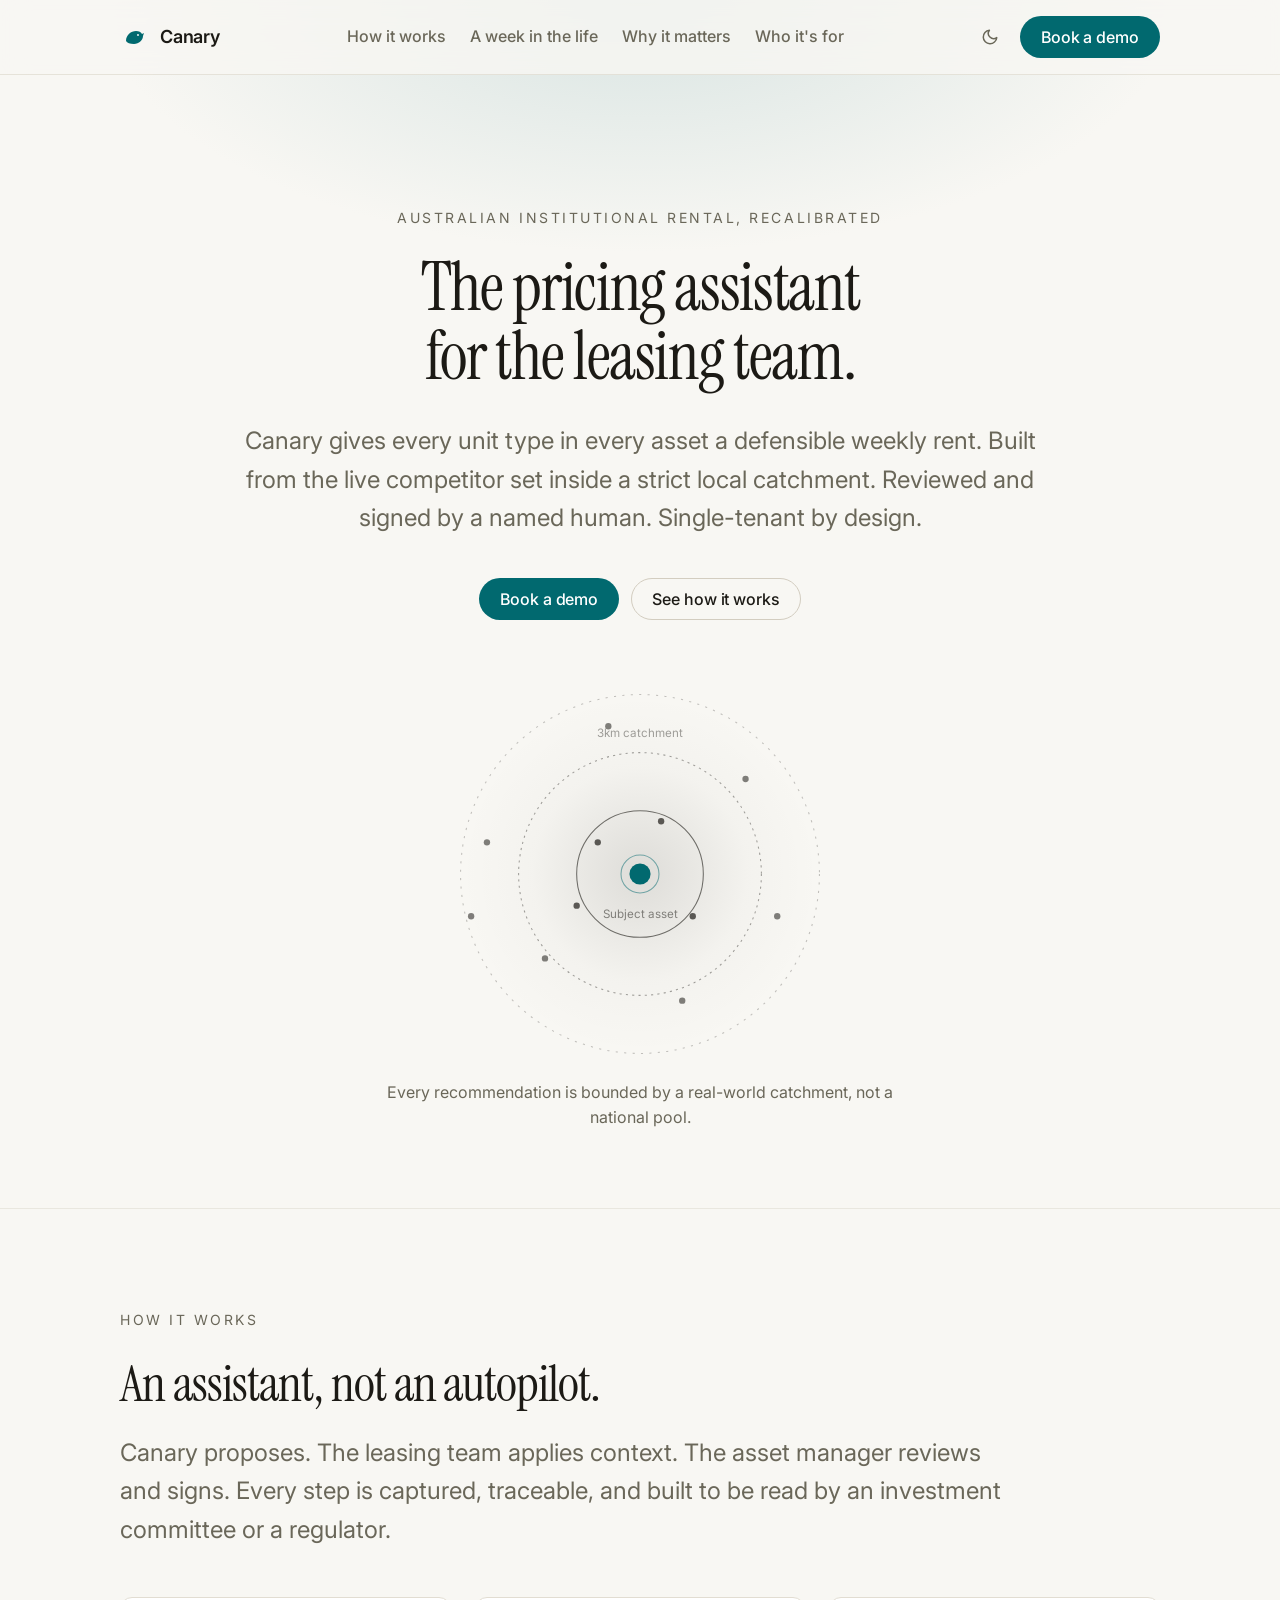
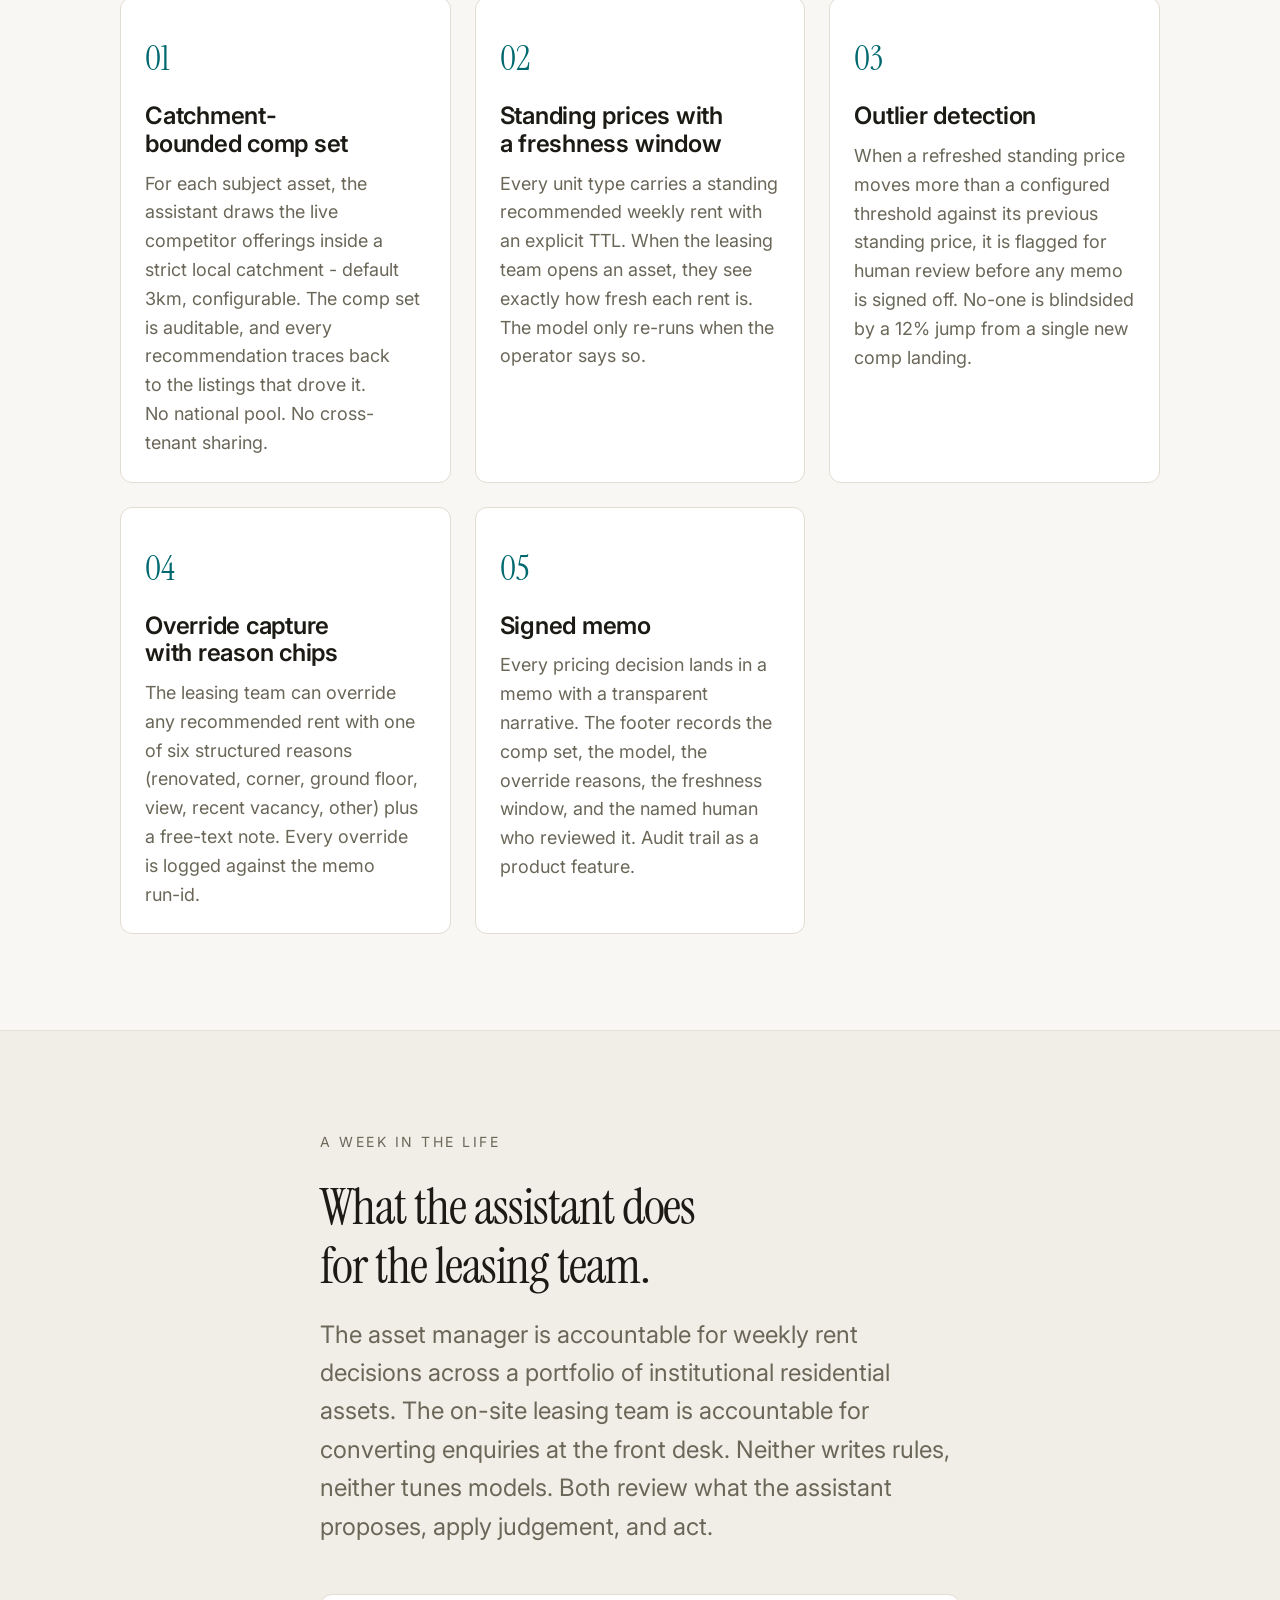
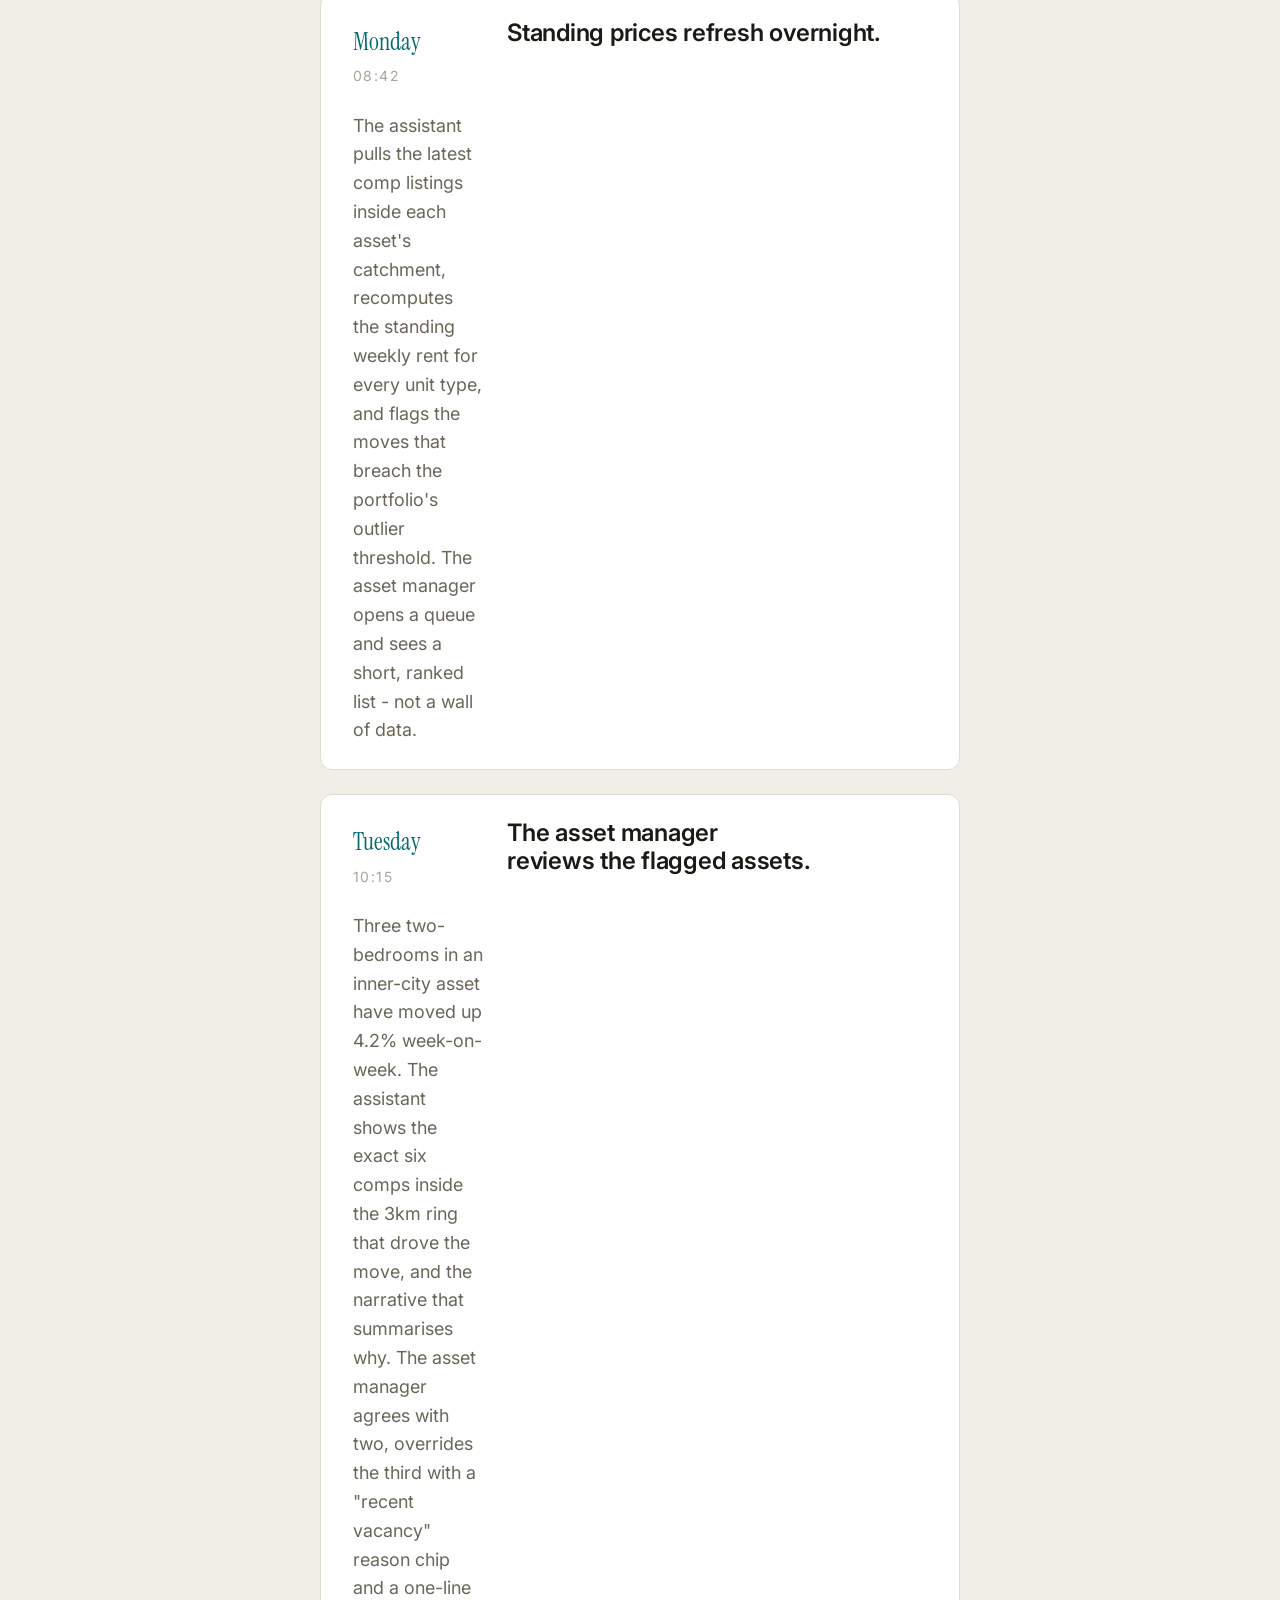
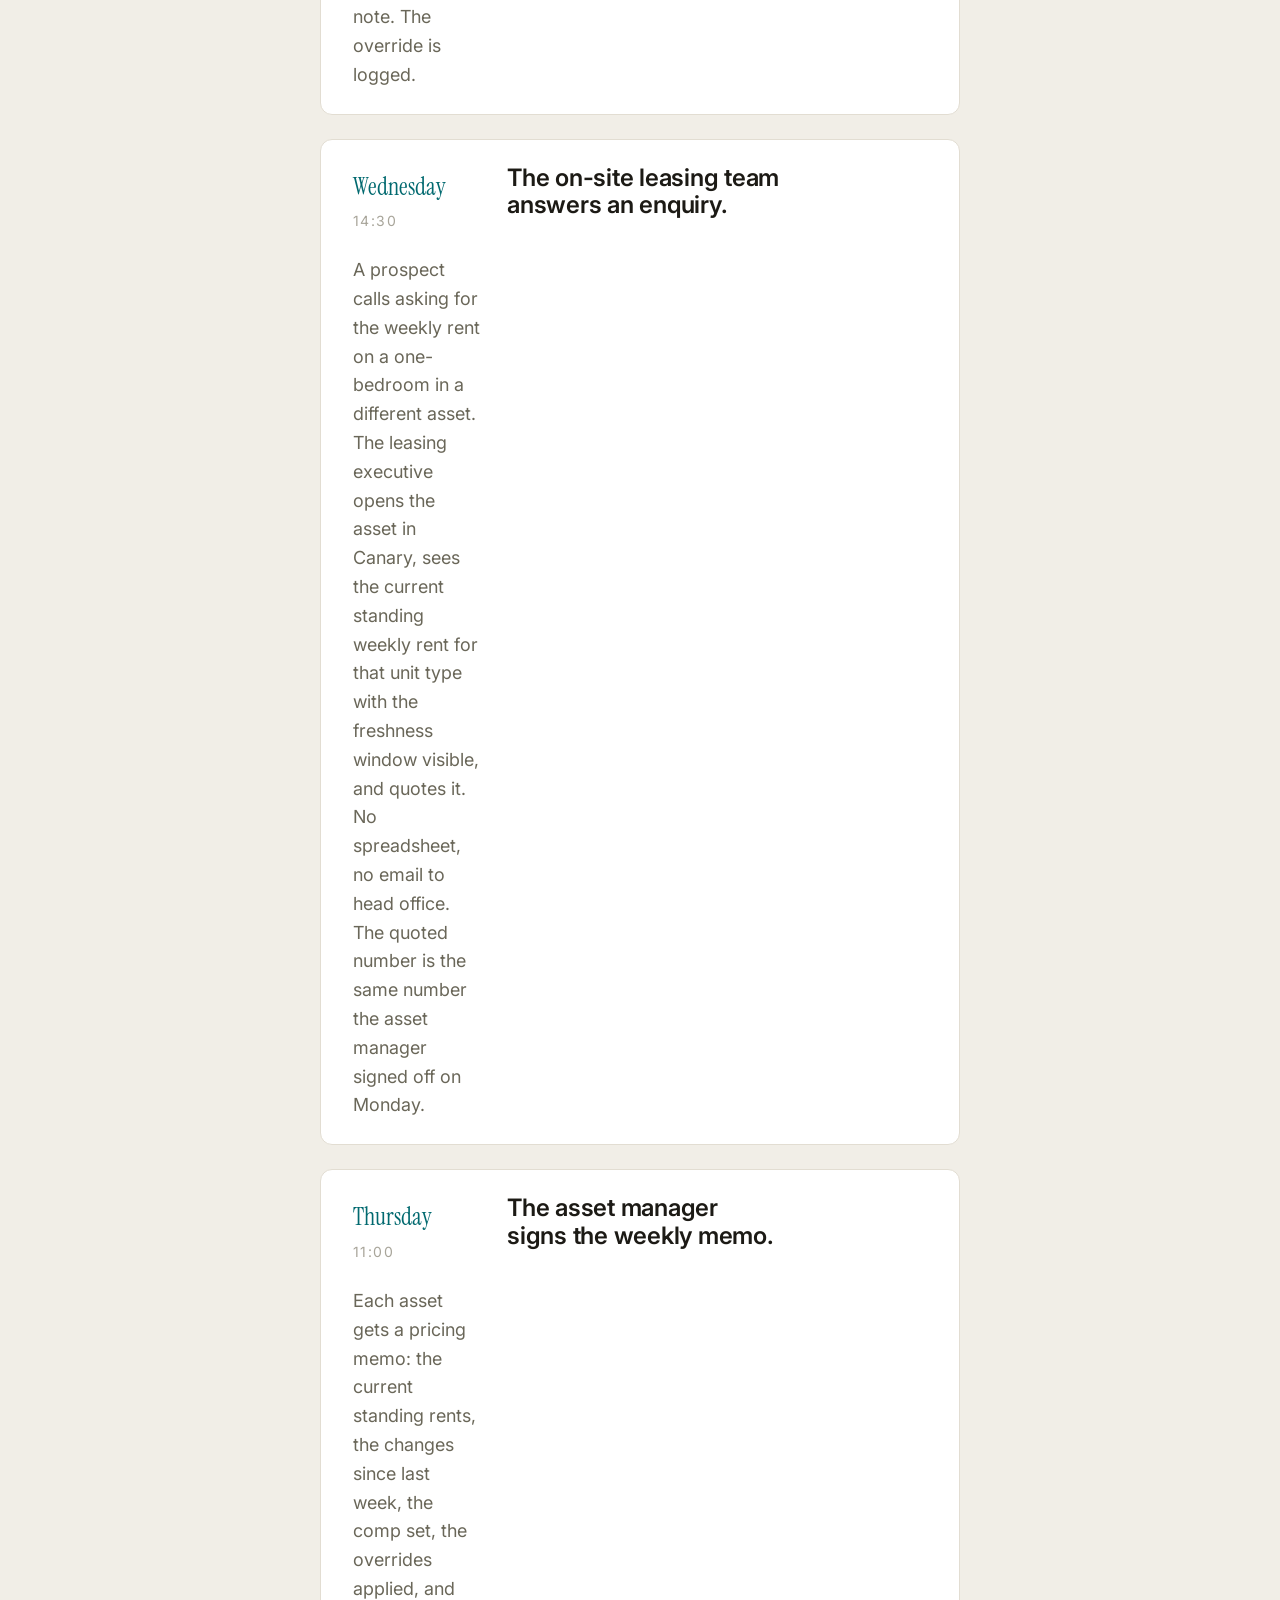
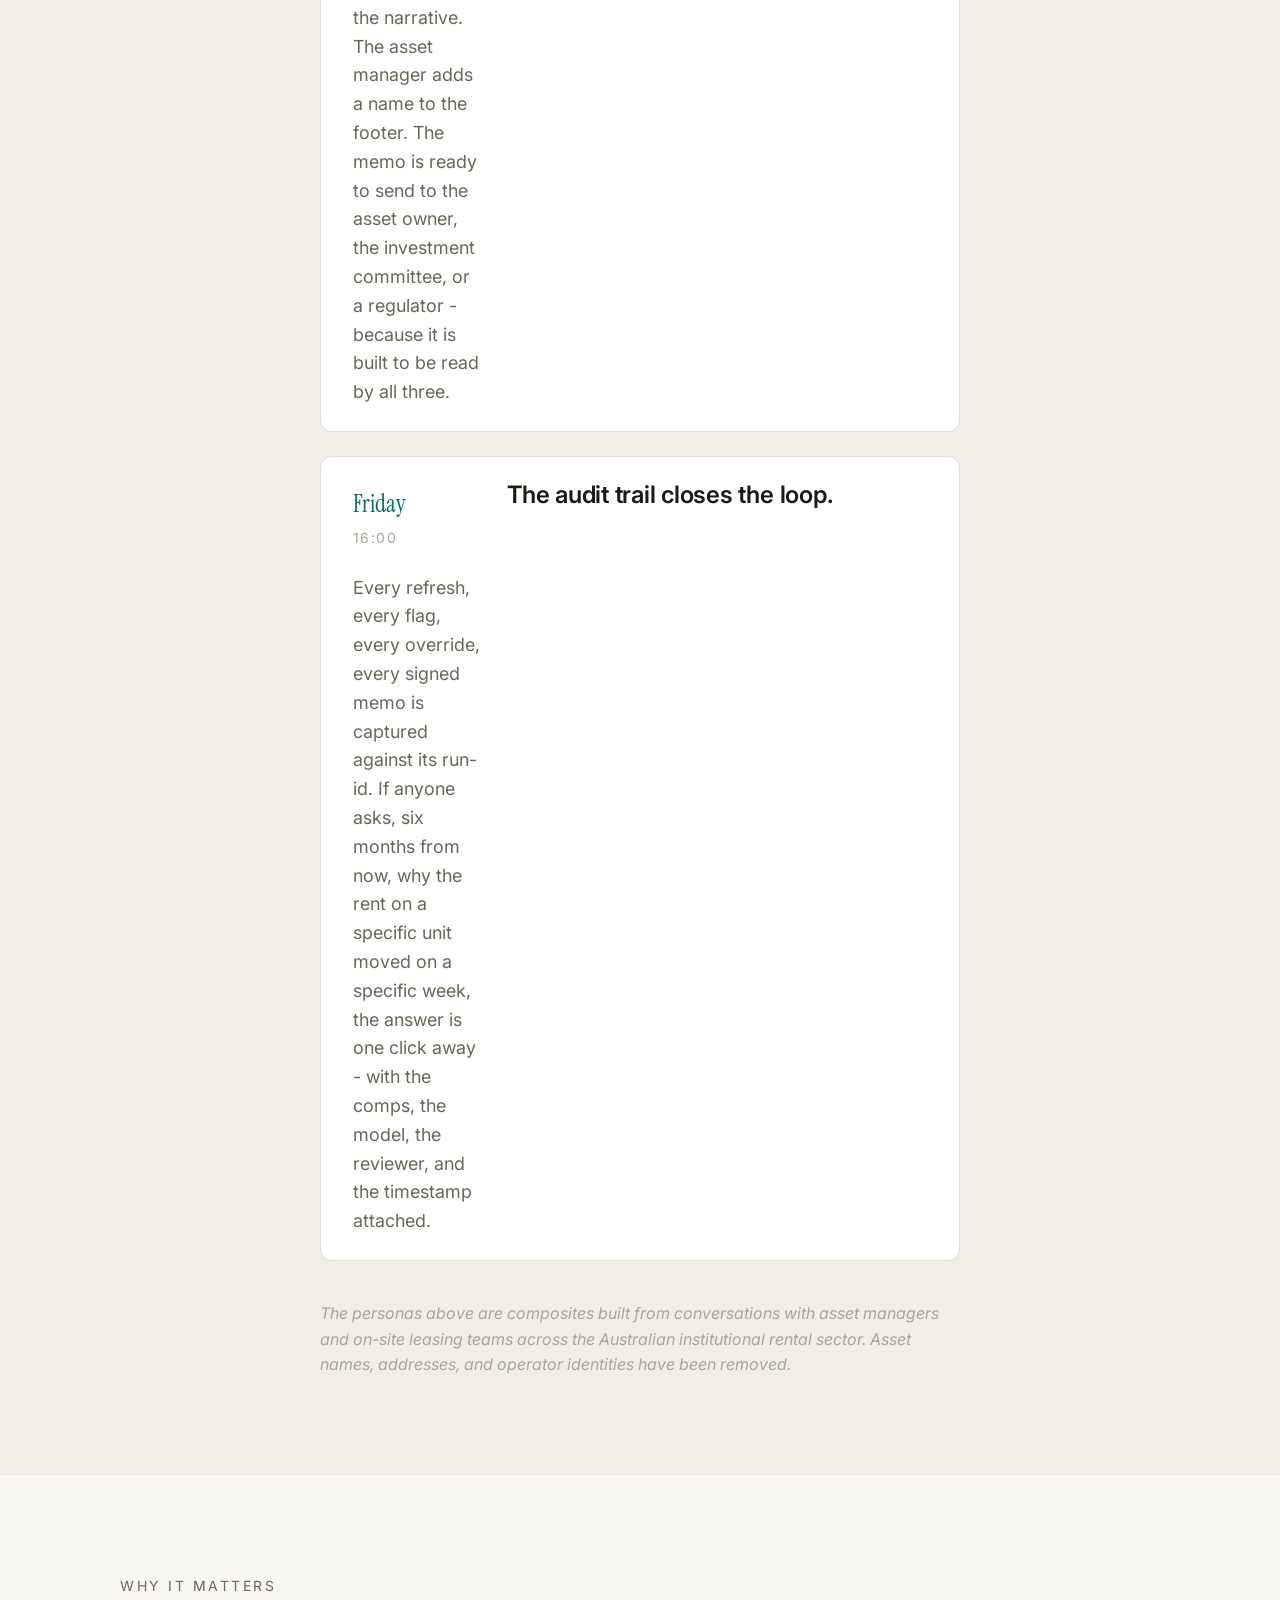
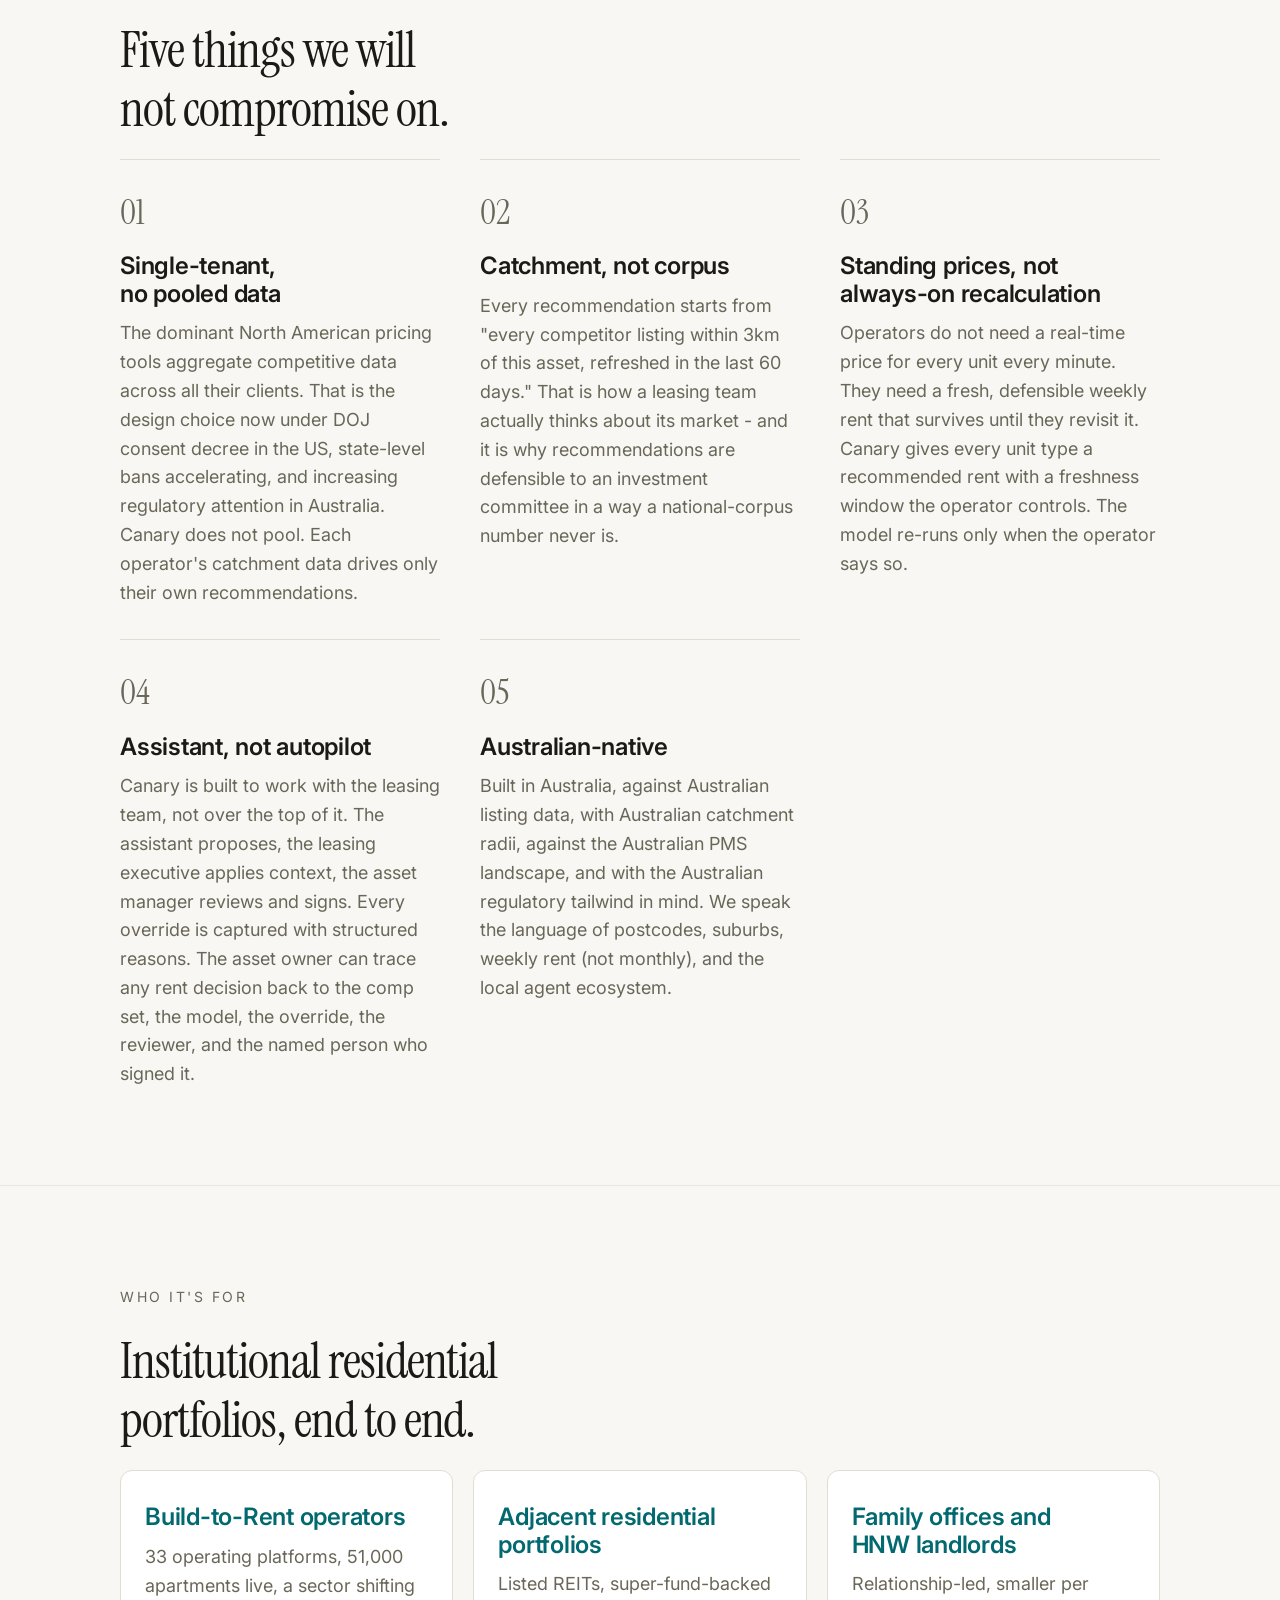
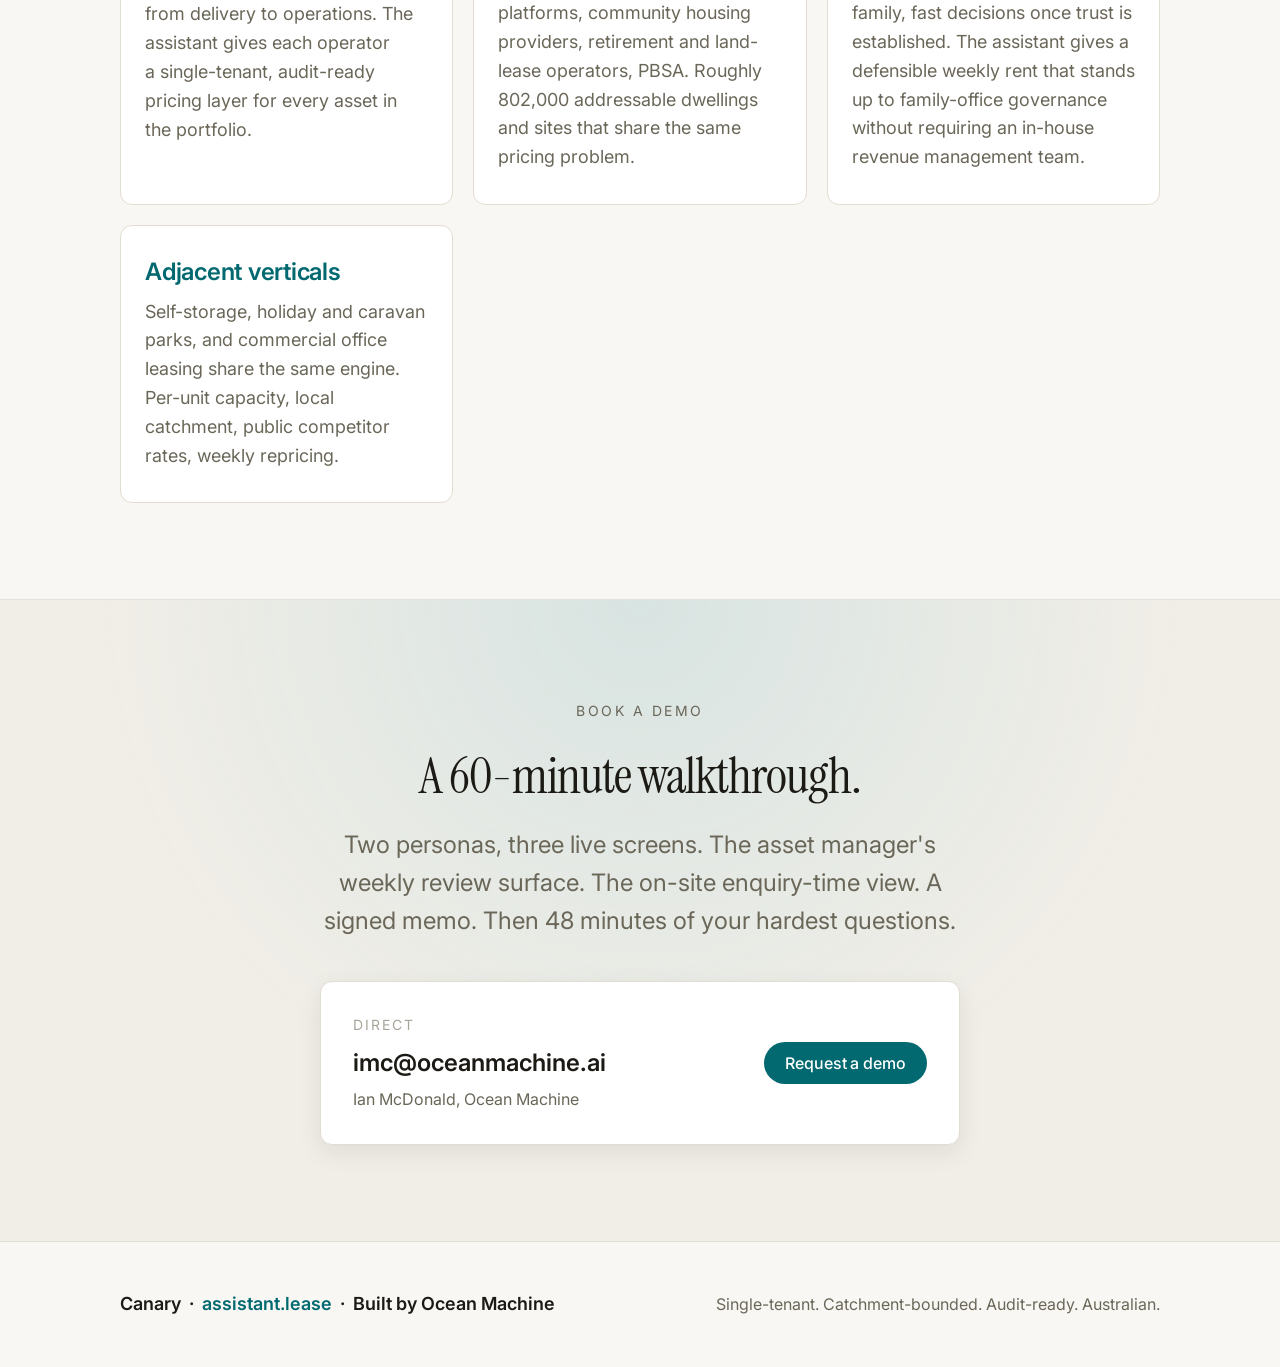
==== index.html @ 391b9af0 "Rebrand to Canary - product name only, assistant.lease URL unchanged" ====
<!doctype html>
<html lang="en">
  <head>
    <meta charset="UTF-8" />
    <meta name="viewport" content="width=device-width, initial-scale=1.0" />
    <title>Canary - the pricing assistant for the leasing team</title>
    <meta
      name="description"
      content="Canary is a single-tenant weekly rental pricing assistant for institutional Australian leasing teams. Catchment-bounded, audit-ready, human-reviewed."
    />
    <meta property="og:title" content="Canary" />
    <meta
      property="og:description"
      content="The pricing assistant for the leasing team. Built for institutional Australian residential operators."
    />
    <meta name="theme-color" content="#01696F" />
    <link rel="icon" type="image/svg+xml" href="favicon.svg" />
    <link rel="preconnect" href="https://fonts.googleapis.com" />
    <link rel="preconnect" href="https://fonts.gstatic.com" crossorigin />
    <link
      href="https://fonts.googleapis.com/css2?family=Inter:wght@400;500;600;700&family=Instrument+Serif:ital@0;1&display=swap"
      rel="stylesheet"
    />
    <link rel="stylesheet" href="styles.css" />
  </head>
  <body>
    <!-- HEADER -->
    <header class="site-header" role="banner">
      <div class="container header-inner">
        <a href="#top" class="brand" aria-label="Canary home">
          <svg
            class="brand-mark"
            width="28"
            height="28"
            viewBox="0 0 28 28"
            fill="none"
            aria-hidden="true"
          >
            <path d="M6 18 C6 12, 11 8, 16 8 C19 8, 21 9, 22 11 L24 10 L23 13 C23 17, 19 21, 14 21 C10 21, 7 20, 6 18 Z" fill="currentColor" />
            <circle cx="18" cy="12" r="0.9" fill="var(--color-surface,#f8f7f3)" />
          </svg>
          <span class="brand-text">Canary</span>
        </a>
        <nav class="primary-nav" aria-label="Primary">
          <a href="#how">How it works</a>
          <a href="#week">A week in the life</a>
          <a href="#moat">Why it matters</a>
          <a href="#who">Who it's for</a>
        </nav>
        <div class="header-actions">
          <button
            type="button"
            class="theme-toggle"
            data-theme-toggle
            aria-label="Switch to dark mode"
          ></button>
          <a class="btn btn-primary" href="#contact">Book a demo</a>
        </div>
      </div>
    </header>

    <main id="top">
      <!-- HERO -->
      <section class="hero">
        <div class="container hero-inner">
          <p class="eyebrow">Australian institutional rental, recalibrated</p>
          <h1 class="hero-title">
            The pricing assistant<br />
            for the leasing team.
          </h1>
          <p class="hero-sub">
            Canary gives every unit type in every asset a defensible weekly rent. Built
            from the live competitor set inside a strict local catchment. Reviewed and signed by a
            named human. Single-tenant by design.
          </p>
          <div class="hero-cta">
            <a class="btn btn-primary" href="#contact">Book a demo</a>
            <a class="btn btn-ghost" href="#how">See how it works</a>
          </div>

          <!-- Abstract catchment diagram -->
          <figure class="catchment" aria-label="Catchment diagram: a target asset at the centre, with comparable listings inside a 3km ring">
            <svg viewBox="0 0 720 360" role="img" aria-hidden="true">
              <defs>
                <radialGradient id="ringGlow" cx="50%" cy="50%" r="50%">
                  <stop offset="0%" stop-color="currentColor" stop-opacity="0.12" />
                  <stop offset="60%" stop-color="currentColor" stop-opacity="0.02" />
                  <stop offset="100%" stop-color="currentColor" stop-opacity="0" />
                </radialGradient>
              </defs>
              <g transform="translate(360 180)">
                <circle r="170" fill="url(#ringGlow)" />
                <circle r="170" fill="none" stroke="currentColor" stroke-opacity="0.25" stroke-dasharray="2 6" />
                <circle r="115" fill="none" stroke="currentColor" stroke-opacity="0.4" stroke-dasharray="2 4" />
                <circle r="60" fill="none" stroke="currentColor" stroke-opacity="0.6" />
                <!-- comp dots -->
                <g fill="currentColor">
                  <circle cx="-145" cy="-30" r="3" opacity="0.55" />
                  <circle cx="-90" cy="80" r="3" opacity="0.55" />
                  <circle cx="40" cy="120" r="3" opacity="0.55" />
                  <circle cx="130" cy="40" r="3" opacity="0.55" />
                  <circle cx="100" cy="-90" r="3" opacity="0.55" />
                  <circle cx="-30" cy="-140" r="3" opacity="0.55" />
                  <circle cx="-160" cy="40" r="3" opacity="0.55" />
                  <circle cx="20" cy="-50" r="3" opacity="0.7" />
                  <circle cx="-60" cy="30" r="3" opacity="0.7" />
                  <circle cx="50" cy="40" r="3" opacity="0.7" />
                  <circle cx="-40" cy="-30" r="3" opacity="0.7" />
                </g>
                <!-- subject asset -->
                <g class="subject-pulse">
                  <circle r="10" fill="var(--color-primary)" />
                  <circle r="18" fill="none" stroke="var(--color-primary)" stroke-opacity="0.5" />
                </g>
                <text x="0" y="42" text-anchor="middle" fill="currentColor" opacity="0.5" font-size="11" font-family="Inter, system-ui">Subject asset</text>
                <text x="0" y="-130" text-anchor="middle" fill="currentColor" opacity="0.4" font-size="11" font-family="Inter, system-ui">3km catchment</text>
              </g>
            </svg>
            <figcaption>Every recommendation is bounded by a real-world catchment, not a national pool.</figcaption>
          </figure>
        </div>
      </section>

      <!-- HOW IT WORKS -->
      <section id="how" class="section section-how">
        <div class="container">
          <p class="eyebrow">How it works</p>
          <h2 class="section-title">An assistant, not an autopilot.</h2>
          <p class="section-lede">
            Canary proposes. The leasing team applies context. The asset manager reviews and signs.
            Every step is captured, traceable, and built to be read by an investment committee or a
            regulator.
          </p>

          <ol class="steps" role="list">
            <li class="step">
              <div class="step-num" aria-hidden="true">01</div>
              <h3>Catchment-bounded comp set</h3>
              <p>
                For each subject asset, the assistant draws the live competitor offerings inside a
                strict local catchment - default 3km, configurable. The comp set is auditable, and
                every recommendation traces back to the listings that drove it. No national pool.
                No cross-tenant sharing.
              </p>
            </li>
            <li class="step">
              <div class="step-num" aria-hidden="true">02</div>
              <h3>Standing prices with a freshness window</h3>
              <p>
                Every unit type carries a standing recommended weekly rent with an explicit TTL.
                When the leasing team opens an asset, they see exactly how fresh each rent is. The
                model only re-runs when the operator says so.
              </p>
            </li>
            <li class="step">
              <div class="step-num" aria-hidden="true">03</div>
              <h3>Outlier detection</h3>
              <p>
                When a refreshed standing price moves more than a configured threshold against its
                previous standing price, it is flagged for human review before any memo is signed
                off. No-one is blindsided by a 12% jump from a single new comp landing.
              </p>
            </li>
            <li class="step">
              <div class="step-num" aria-hidden="true">04</div>
              <h3>Override capture with reason chips</h3>
              <p>
                The leasing team can override any recommended rent with one of six structured
                reasons (renovated, corner, ground floor, view, recent vacancy, other) plus a
                free-text note. Every override is logged against the memo run-id.
              </p>
            </li>
            <li class="step">
              <div class="step-num" aria-hidden="true">05</div>
              <h3>Signed memo</h3>
              <p>
                Every pricing decision lands in a memo with a transparent narrative. The footer
                records the comp set, the model, the override reasons, the freshness window, and
                the named human who reviewed it. Audit trail as a product feature.
              </p>
            </li>
          </ol>
        </div>
      </section>

      <!-- A WEEK IN THE LIFE -->
      <section id="week" class="section section-week">
        <div class="container narrow">
          <p class="eyebrow">A week in the life</p>
          <h2 class="section-title">What the assistant does for the leasing team.</h2>
          <p class="section-lede">
            The asset manager is accountable for weekly rent decisions across a portfolio of
            institutional residential assets. The on-site leasing team is accountable for
            converting enquiries at the front desk. Neither writes rules, neither tunes models.
            Both review what the assistant proposes, apply judgement, and act.
          </p>

          <div class="timeline" role="list">
            <article class="t-card" role="listitem">
              <div class="t-meta">
                <span class="t-day">Monday</span>
                <span class="t-time">08:42</span>
              </div>
              <h3>Standing prices refresh overnight.</h3>
              <p>
                The assistant pulls the latest comp listings inside each asset's catchment, recomputes
                the standing weekly rent for every unit type, and flags the moves that breach the
                portfolio's outlier threshold. The asset manager opens a queue and sees a short,
                ranked list - not a wall of data.
              </p>
            </article>

            <article class="t-card" role="listitem">
              <div class="t-meta">
                <span class="t-day">Tuesday</span>
                <span class="t-time">10:15</span>
              </div>
              <h3>The asset manager reviews the flagged assets.</h3>
              <p>
                Three two-bedrooms in an inner-city asset have moved up 4.2% week-on-week. The
                assistant shows the exact six comps inside the 3km ring that drove the move, and
                the narrative that summarises why. The asset manager agrees with two, overrides
                the third with a "recent vacancy" reason chip and a one-line note. The override
                is logged.
              </p>
            </article>

            <article class="t-card" role="listitem">
              <div class="t-meta">
                <span class="t-day">Wednesday</span>
                <span class="t-time">14:30</span>
              </div>
              <h3>The on-site leasing team answers an enquiry.</h3>
              <p>
                A prospect calls asking for the weekly rent on a one-bedroom in a different asset.
                The leasing executive opens the asset in Canary, sees the current standing
                weekly rent for that unit type with the freshness window visible, and quotes it.
                No spreadsheet, no email to head office. The quoted number is the same number the
                asset manager signed off on Monday.
              </p>
            </article>

            <article class="t-card" role="listitem">
              <div class="t-meta">
                <span class="t-day">Thursday</span>
                <span class="t-time">11:00</span>
              </div>
              <h3>The asset manager signs the weekly memo.</h3>
              <p>
                Each asset gets a pricing memo: the current standing rents, the changes since last
                week, the comp set, the overrides applied, and the narrative. The asset manager
                adds a name to the footer. The memo is ready to send to the asset owner, the
                investment committee, or a regulator - because it is built to be read by all three.
              </p>
            </article>

            <article class="t-card" role="listitem">
              <div class="t-meta">
                <span class="t-day">Friday</span>
                <span class="t-time">16:00</span>
              </div>
              <h3>The audit trail closes the loop.</h3>
              <p>
                Every refresh, every flag, every override, every signed memo is captured against
                its run-id. If anyone asks, six months from now, why the rent on a specific unit
                moved on a specific week, the answer is one click away - with the comps, the
                model, the reviewer, and the timestamp attached.
              </p>
            </article>
          </div>

          <p class="footnote">
            The personas above are composites built from conversations with asset managers and
            on-site leasing teams across the Australian institutional rental sector. Asset names,
            addresses, and operator identities have been removed.
          </p>
        </div>
      </section>

      <!-- MOAT / WHY IT MATTERS -->
      <section id="moat" class="section section-moat">
        <div class="container">
          <p class="eyebrow">Why it matters</p>
          <h2 class="section-title">Five things we will not compromise on.</h2>

          <div class="pillars">
            <article class="pillar">
              <p class="pillar-num">01</p>
              <h3>Single-tenant, no pooled data</h3>
              <p>
                The dominant North American pricing tools aggregate competitive data across all
                their clients. That is the design choice now under DOJ consent decree in the US,
                state-level bans accelerating, and increasing regulatory attention in Australia.
                Canary does not pool. Each operator's catchment data drives only their own
                recommendations.
              </p>
            </article>
            <article class="pillar">
              <p class="pillar-num">02</p>
              <h3>Catchment, not corpus</h3>
              <p>
                Every recommendation starts from "every competitor listing within 3km of this asset,
                refreshed in the last 60 days." That is how a leasing team actually thinks about
                its market - and it is why recommendations are defensible to an investment
                committee in a way a national-corpus number never is.
              </p>
            </article>
            <article class="pillar">
              <p class="pillar-num">03</p>
              <h3>Standing prices, not always-on recalculation</h3>
              <p>
                Operators do not need a real-time price for every unit every minute. They need a
                fresh, defensible weekly rent that survives until they revisit it. Canary
                gives every unit type a recommended rent with a freshness window the operator
                controls. The model re-runs only when the operator says so.
              </p>
            </article>
            <article class="pillar">
              <p class="pillar-num">04</p>
              <h3>Assistant, not autopilot</h3>
              <p>
                Canary is built to work with the leasing team, not over the top of it. The
                assistant proposes, the leasing executive applies context, the asset manager reviews and signs.
                Every override is captured with structured reasons. The asset owner can trace any
                rent decision back to the comp set, the model, the override, the reviewer, and the
                named person who signed it.
              </p>
            </article>
            <article class="pillar">
              <p class="pillar-num">05</p>
              <h3>Australian-native</h3>
              <p>
                Built in Australia, against Australian listing data, with Australian catchment
                radii, against the Australian PMS landscape, and with the Australian regulatory
                tailwind in mind. We speak the language of postcodes, suburbs, weekly rent (not
                monthly), and the local agent ecosystem.
              </p>
            </article>
          </div>
        </div>
      </section>

      <!-- WHO IT IS FOR -->
      <section id="who" class="section section-who">
        <div class="container">
          <p class="eyebrow">Who it's for</p>
          <h2 class="section-title">Institutional residential portfolios, end to end.</h2>

          <div class="who-grid">
            <article class="who-card">
              <h3>Build-to-Rent operators</h3>
              <p>
                33 operating platforms, 51,000 apartments live, a sector shifting from delivery to
                operations. The assistant gives each operator a single-tenant, audit-ready pricing
                layer for every asset in the portfolio.
              </p>
            </article>
            <article class="who-card">
              <h3>Adjacent residential portfolios</h3>
              <p>
                Listed REITs, super-fund-backed platforms, community housing providers,
                retirement and land-lease operators, PBSA. Roughly 802,000 addressable
                dwellings and sites that share the same pricing problem.
              </p>
            </article>
            <article class="who-card">
              <h3>Family offices and HNW landlords</h3>
              <p>
                Relationship-led, smaller per family, fast decisions once trust is established.
                The assistant gives a defensible weekly rent that stands up to family-office
                governance without requiring an in-house revenue management team.
              </p>
            </article>
            <article class="who-card">
              <h3>Adjacent verticals</h3>
              <p>
                Self-storage, holiday and caravan parks, and commercial office leasing share the
                same engine. Per-unit capacity, local catchment, public competitor rates,
                weekly repricing.
              </p>
            </article>
          </div>
        </div>
      </section>

      <!-- CONTACT -->
      <section id="contact" class="section section-contact">
        <div class="container narrow">
          <p class="eyebrow">Book a demo</p>
          <h2 class="section-title">A 60-minute walkthrough.</h2>
          <p class="section-lede">
            Two personas, three live screens. The asset manager's weekly review surface. The on-site
            enquiry-time view. A signed memo. Then 48 minutes of your hardest questions.
          </p>
          <div class="contact-card">
            <div>
              <p class="contact-label">Direct</p>
              <p class="contact-value">
                <a href="mailto:imc@oceanmachine.ai">imc@oceanmachine.ai</a>
              </p>
              <p class="contact-name">Ian McDonald, Ocean Machine</p>
            </div>
            <a class="btn btn-primary" href="mailto:imc@oceanmachine.ai?subject=Canary%20demo%20request">Request a demo</a>
          </div>
        </div>
      </section>
    </main>

    <footer class="site-footer">
      <div class="container footer-inner">
        <p class="footer-brand">
          Canary &nbsp;&middot;&nbsp; <a href="https://assistant.lease">assistant.lease</a> &nbsp;&middot;&nbsp; Built by Ocean Machine
        </p>
        <p class="footer-meta">
          Single-tenant. Catchment-bounded. Audit-ready. Australian.
        </p>
      </div>
    </footer>

    <script>
      (function () {
        const t = document.querySelector('[data-theme-toggle]'),
          r = document.documentElement;
        let d = matchMedia('(prefers-color-scheme:dark)').matches ? 'dark' : 'light';
        r.setAttribute('data-theme', d);
        const setIcon = () => {
          t.setAttribute(
            'aria-label',
            'Switch to ' + (d === 'dark' ? 'light' : 'dark') + ' mode'
          );
          t.innerHTML =
            d === 'dark'
              ? '<svg width="18" height="18" viewBox="0 0 24 24" fill="none" stroke="currentColor" stroke-width="2" stroke-linecap="round" stroke-linejoin="round"><circle cx="12" cy="12" r="5"/><path d="M12 1v2M12 21v2M4.22 4.22l1.42 1.42M18.36 18.36l1.42 1.42M1 12h2M21 12h2M4.22 19.78l1.42-1.42M18.36 5.64l1.42-1.42"/></svg>'
              : '<svg width="18" height="18" viewBox="0 0 24 24" fill="none" stroke="currentColor" stroke-width="2" stroke-linecap="round" stroke-linejoin="round"><path d="M21 12.79A9 9 0 1 1 11.21 3 7 7 0 0 0 21 12.79z"/></svg>';
        };
        if (t) {
          setIcon();
          t.addEventListener('click', () => {
            d = d === 'dark' ? 'light' : 'dark';
            r.setAttribute('data-theme', d);
            setIcon();
          });
        }
      })();
    </script>
  </body>
</html>
---- styles.css ----
/* =============================
   Assistant.Lease - styles
   ============================= */

:root {
  --text-xs: clamp(0.75rem, 0.7rem + 0.25vw, 0.875rem);
  --text-sm: clamp(0.875rem, 0.8rem + 0.35vw, 1rem);
  --text-base: clamp(1rem, 0.95rem + 0.25vw, 1.125rem);
  --text-lg: clamp(1.125rem, 1rem + 0.75vw, 1.5rem);
  --text-xl: clamp(1.5rem, 1.2rem + 1.25vw, 2.25rem);
  --text-2xl: clamp(2rem, 1.2rem + 2.5vw, 3.5rem);
  --text-3xl: clamp(2.5rem, 1rem + 4vw, 5rem);

  --space-1: 0.25rem;
  --space-2: 0.5rem;
  --space-3: 0.75rem;
  --space-4: 1rem;
  --space-5: 1.25rem;
  --space-6: 1.5rem;
  --space-8: 2rem;
  --space-10: 2.5rem;
  --space-12: 3rem;
  --space-16: 4rem;
  --space-20: 5rem;
  --space-24: 6rem;
  --space-32: 8rem;

  --radius-sm: 0.375rem;
  --radius-md: 0.5rem;
  --radius-lg: 0.75rem;
  --radius-xl: 1rem;
  --radius-full: 9999px;

  --transition-interactive: 200ms cubic-bezier(0.16, 1, 0.3, 1);
  --content-default: 1120px;
  --content-narrow: 720px;

  --font-display: 'Instrument Serif', Georgia, 'Times New Roman', serif;
  --font-body: 'Inter', system-ui, -apple-system, 'Helvetica Neue', sans-serif;
}

:root,
[data-theme='light'] {
  --color-bg: #f8f7f3;
  --color-surface: #ffffff;
  --color-surface-2: #fbfaf6;
  --color-surface-offset: #f1eee7;
  --color-divider: #e2ddd2;
  --color-border: #d3cdc0;

  --color-text: #1c1a15;
  --color-text-muted: #6a6759;
  --color-text-faint: #a8a59a;

  --color-primary: #01696f;
  --color-primary-hover: #0c4e54;
  --color-primary-active: #0f3638;
  --color-primary-soft: #d8e4e2;

  --shadow-sm: 0 1px 2px rgba(28, 26, 21, 0.06);
  --shadow-md: 0 8px 24px rgba(28, 26, 21, 0.08);
  --shadow-lg: 0 24px 64px rgba(28, 26, 21, 0.12);
}

[data-theme='dark'] {
  --color-bg: #131310;
  --color-surface: #1a1a17;
  --color-surface-2: #1f1f1c;
  --color-surface-offset: #232320;
  --color-divider: #2b2b27;
  --color-border: #3a3a35;

  --color-text: #ebe9e3;
  --color-text-muted: #98948a;
  --color-text-faint: #5e5a52;

  --color-primary: #4f98a3;
  --color-primary-hover: #6caab4;
  --color-primary-active: #2a7a86;
  --color-primary-soft: #1f3739;

  --shadow-sm: 0 1px 2px rgba(0, 0, 0, 0.4);
  --shadow-md: 0 8px 24px rgba(0, 0, 0, 0.5);
  --shadow-lg: 0 24px 64px rgba(0, 0, 0, 0.6);
}

/* base */
*,
*::before,
*::after {
  box-sizing: border-box;
  margin: 0;
  padding: 0;
}
html {
  -webkit-font-smoothing: antialiased;
  -moz-osx-font-smoothing: grayscale;
  text-rendering: optimizeLegibility;
  scroll-behavior: smooth;
  scroll-padding-top: 96px;
}
body {
  min-height: 100dvh;
  line-height: 1.6;
  font-family: var(--font-body);
  font-size: var(--text-base);
  color: var(--color-text);
  background-color: var(--color-bg);
  background-image:
    radial-gradient(
      ellipse 60% 40% at 50% 0%,
      var(--color-primary-soft) 0%,
      transparent 70%
    );
  background-attachment: fixed;
}
img,
svg {
  display: block;
  max-width: 100%;
  height: auto;
}
a {
  color: var(--color-primary);
  text-decoration: none;
  transition: color var(--transition-interactive);
}
a:hover {
  color: var(--color-primary-hover);
}
h1,
h2,
h3,
h4 {
  text-wrap: balance;
  line-height: 1.15;
  font-weight: 600;
  letter-spacing: -0.01em;
}
p {
  text-wrap: pretty;
  max-width: 64ch;
}
::selection {
  background: var(--color-primary-soft);
  color: var(--color-text);
}
button {
  cursor: pointer;
  background: none;
  border: none;
  font: inherit;
  color: inherit;
}

/* layout */
.container {
  width: 100%;
  max-width: var(--content-default);
  margin: 0 auto;
  padding-inline: clamp(var(--space-5), 4vw, var(--space-10));
}
.container.narrow {
  max-width: var(--content-narrow);
}

/* header */
.site-header {
  position: sticky;
  top: 0;
  z-index: 50;
  background: color-mix(in oklab, var(--color-bg) 80%, transparent);
  backdrop-filter: blur(14px);
  -webkit-backdrop-filter: blur(14px);
  border-bottom: 1px solid color-mix(in oklab, var(--color-border) 50%, transparent);
}
.header-inner {
  display: flex;
  align-items: center;
  justify-content: space-between;
  gap: var(--space-6);
  padding-block: var(--space-4);
}
.brand {
  display: inline-flex;
  align-items: center;
  gap: var(--space-3);
  color: var(--color-text);
  font-weight: 600;
  letter-spacing: -0.01em;
}
.brand:hover {
  color: var(--color-text);
}
.brand-mark {
  color: var(--color-primary);
}
.brand-text {
  font-size: var(--text-base);
}
.brand-dot {
  color: var(--color-primary);
}
.primary-nav {
  display: flex;
  gap: var(--space-6);
}
.primary-nav a {
  color: var(--color-text-muted);
  font-size: var(--text-sm);
  font-weight: 500;
}
.primary-nav a:hover {
  color: var(--color-text);
}
.header-actions {
  display: flex;
  align-items: center;
  gap: var(--space-3);
}
.theme-toggle {
  width: 36px;
  height: 36px;
  display: inline-flex;
  align-items: center;
  justify-content: center;
  border-radius: var(--radius-full);
  color: var(--color-text-muted);
  transition: all var(--transition-interactive);
}
.theme-toggle:hover {
  background: var(--color-surface-offset);
  color: var(--color-text);
}

@media (max-width: 760px) {
  .primary-nav {
    display: none;
  }
}

/* buttons */
.btn {
  display: inline-flex;
  align-items: center;
  justify-content: center;
  padding: var(--space-3) var(--space-5);
  border-radius: var(--radius-full);
  font-size: var(--text-sm);
  font-weight: 500;
  line-height: 1;
  letter-spacing: -0.005em;
  transition: all var(--transition-interactive);
  border: 1px solid transparent;
}
.btn-primary {
  background: var(--color-primary);
  color: #fff;
}
.btn-primary:hover {
  background: var(--color-primary-hover);
  color: #fff;
  transform: translateY(-1px);
  box-shadow: var(--shadow-md);
}
.btn-ghost {
  border-color: var(--color-border);
  color: var(--color-text);
}
.btn-ghost:hover {
  border-color: var(--color-primary);
  color: var(--color-primary);
}

/* hero */
.hero {
  padding-block: clamp(var(--space-16), 10vw, var(--space-32))
    clamp(var(--space-12), 6vw, var(--space-20));
}
.hero-inner {
  text-align: center;
}
.eyebrow {
  display: inline-block;
  font-size: var(--text-xs);
  letter-spacing: 0.18em;
  text-transform: uppercase;
  color: var(--color-text-muted);
  margin-bottom: var(--space-6);
}
.hero-title {
  font-family: var(--font-display);
  font-weight: 400;
  font-size: var(--text-3xl);
  line-height: 1.02;
  letter-spacing: -0.02em;
  margin-bottom: var(--space-8);
}
.hero-sub {
  margin: 0 auto;
  max-width: 56ch;
  font-size: var(--text-lg);
  color: var(--color-text-muted);
  margin-bottom: var(--space-10);
}
.hero-cta {
  display: inline-flex;
  flex-wrap: wrap;
  justify-content: center;
  gap: var(--space-3);
  margin-bottom: var(--space-16);
}

.catchment {
  margin: 0 auto;
  max-width: 760px;
  color: var(--color-text);
}
.catchment svg {
  width: 100%;
  height: auto;
}
.catchment figcaption {
  margin-top: var(--space-4);
  font-size: var(--text-sm);
  color: var(--color-text-muted);
  text-align: center;
  max-width: 56ch;
  margin-inline: auto;
}
@keyframes subjectPulse {
  0%,
  100% {
    transform: scale(1);
    opacity: 1;
  }
  50% {
    transform: scale(1.1);
    opacity: 0.9;
  }
}
.subject-pulse {
  transform-origin: 0 0;
  animation: subjectPulse 3.4s ease-in-out infinite;
}
@media (prefers-reduced-motion: reduce) {
  .subject-pulse {
    animation: none;
  }
}

/* generic section */
.section {
  padding-block: clamp(var(--space-16), 8vw, var(--space-24));
  border-top: 1px solid color-mix(in oklab, var(--color-border) 40%, transparent);
}
.section-title {
  font-family: var(--font-display);
  font-weight: 400;
  font-size: var(--text-2xl);
  letter-spacing: -0.02em;
  margin-bottom: var(--space-5);
  max-width: 22ch;
}
.section-lede {
  font-size: var(--text-lg);
  color: var(--color-text-muted);
  max-width: 60ch;
  margin-bottom: var(--space-12);
}

/* steps (how it works) */
.steps {
  display: grid;
  grid-template-columns: repeat(auto-fit, minmax(280px, 1fr));
  gap: var(--space-6);
  list-style: none;
}
.step {
  background: var(--color-surface);
  border: 1px solid var(--color-divider);
  border-radius: var(--radius-lg);
  padding: var(--space-8) var(--space-6) var(--space-6);
  position: relative;
  transition: all var(--transition-interactive);
}
.step:hover {
  border-color: var(--color-primary);
  transform: translateY(-2px);
  box-shadow: var(--shadow-md);
}
.step-num {
  font-family: var(--font-display);
  font-size: var(--text-xl);
  color: var(--color-primary);
  margin-bottom: var(--space-4);
}
.step h3 {
  font-size: var(--text-lg);
  margin-bottom: var(--space-3);
}
.step p {
  font-size: var(--text-base);
  color: var(--color-text-muted);
}

/* week - timeline */
.section-week {
  background: var(--color-surface-offset);
}
.timeline {
  display: grid;
  gap: var(--space-6);
  margin-bottom: var(--space-10);
}
.t-card {
  background: var(--color-surface);
  border: 1px solid var(--color-divider);
  border-radius: var(--radius-lg);
  padding: var(--space-6) var(--space-8);
  display: grid;
  grid-template-columns: 130px 1fr;
  gap: var(--space-6);
  align-items: start;
}
.t-card:hover {
  border-color: var(--color-primary);
}
.t-meta {
  display: flex;
  flex-direction: column;
  gap: var(--space-1);
  padding-top: var(--space-1);
}
.t-day {
  font-family: var(--font-display);
  font-size: var(--text-lg);
  color: var(--color-primary);
}
.t-time {
  font-size: var(--text-xs);
  letter-spacing: 0.1em;
  text-transform: uppercase;
  color: var(--color-text-faint);
}
.t-card h3 {
  font-size: var(--text-lg);
  margin-bottom: var(--space-2);
}
.t-card p {
  font-size: var(--text-base);
  color: var(--color-text-muted);
}
.footnote {
  font-size: var(--text-sm);
  color: var(--color-text-faint);
  font-style: italic;
  max-width: 64ch;
}
@media (max-width: 640px) {
  .t-card {
    grid-template-columns: 1fr;
    padding: var(--space-5);
  }
  .t-meta {
    flex-direction: row;
    align-items: baseline;
    gap: var(--space-3);
  }
}

/* moat / pillars */
.pillars {
  display: grid;
  grid-template-columns: repeat(auto-fit, minmax(280px, 1fr));
  gap: var(--space-8) var(--space-10);
}
.pillar {
  position: relative;
  padding-top: var(--space-6);
  border-top: 1px solid var(--color-divider);
}
.pillar-num {
  font-family: var(--font-display);
  font-size: var(--text-xl);
  color: var(--color-primary);
  margin-bottom: var(--space-3);
}
.pillar h3 {
  font-size: var(--text-lg);
  margin-bottom: var(--space-3);
}
.pillar p {
  color: var(--color-text-muted);
}

/* who */
.who-grid {
  display: grid;
  grid-template-columns: repeat(auto-fit, minmax(280px, 1fr));
  gap: var(--space-5);
}
.who-card {
  background: var(--color-surface);
  border: 1px solid var(--color-divider);
  border-radius: var(--radius-lg);
  padding: var(--space-8) var(--space-6);
  transition: all var(--transition-interactive);
}
.who-card:hover {
  border-color: var(--color-primary);
  transform: translateY(-2px);
  box-shadow: var(--shadow-md);
}
.who-card h3 {
  font-size: var(--text-lg);
  margin-bottom: var(--space-3);
  color: var(--color-primary);
}
.who-card p {
  font-size: var(--text-base);
  color: var(--color-text-muted);
}

/* contact */
.section-contact {
  background:
    radial-gradient(
      ellipse at 50% 0%,
      var(--color-primary-soft) 0%,
      transparent 60%
    ),
    var(--color-surface-offset);
  text-align: center;
}
.section-contact .section-title,
.section-contact .section-lede {
  margin-inline: auto;
}
.section-contact .section-lede {
  margin-bottom: var(--space-10);
}
.contact-card {
  background: var(--color-surface);
  border: 1px solid var(--color-divider);
  border-radius: var(--radius-lg);
  padding: var(--space-8);
  display: flex;
  align-items: center;
  justify-content: space-between;
  gap: var(--space-6);
  text-align: left;
  box-shadow: var(--shadow-md);
}
.contact-label {
  font-size: var(--text-xs);
  letter-spacing: 0.14em;
  text-transform: uppercase;
  color: var(--color-text-faint);
  margin-bottom: var(--space-2);
}
.contact-value {
  font-size: var(--text-lg);
  font-weight: 600;
}
.contact-value a {
  color: var(--color-text);
}
.contact-value a:hover {
  color: var(--color-primary);
}
.contact-name {
  font-size: var(--text-sm);
  color: var(--color-text-muted);
  margin-top: var(--space-1);
}
@media (max-width: 600px) {
  .contact-card {
    flex-direction: column;
    align-items: flex-start;
  }
}

/* footer */
.site-footer {
  padding-block: var(--space-12);
  border-top: 1px solid var(--color-divider);
  color: var(--color-text-muted);
}
.footer-inner {
  display: flex;
  align-items: center;
  justify-content: space-between;
  gap: var(--space-6);
  flex-wrap: wrap;
}
.footer-brand {
  font-weight: 600;
  color: var(--color-text);
}
.footer-meta {
  font-size: var(--text-sm);
}

:focus-visible {
  outline: 2px solid var(--color-primary);
  outline-offset: 3px;
  border-radius: var(--radius-sm);
}

@media (prefers-reduced-motion: reduce) {
  *,
  *::before,
  *::after {
    animation-duration: 0.01ms !important;
    animation-iteration-count: 1 !important;
    transition-duration: 0.01ms !important;
    scroll-behavior: auto !important;
  }
}
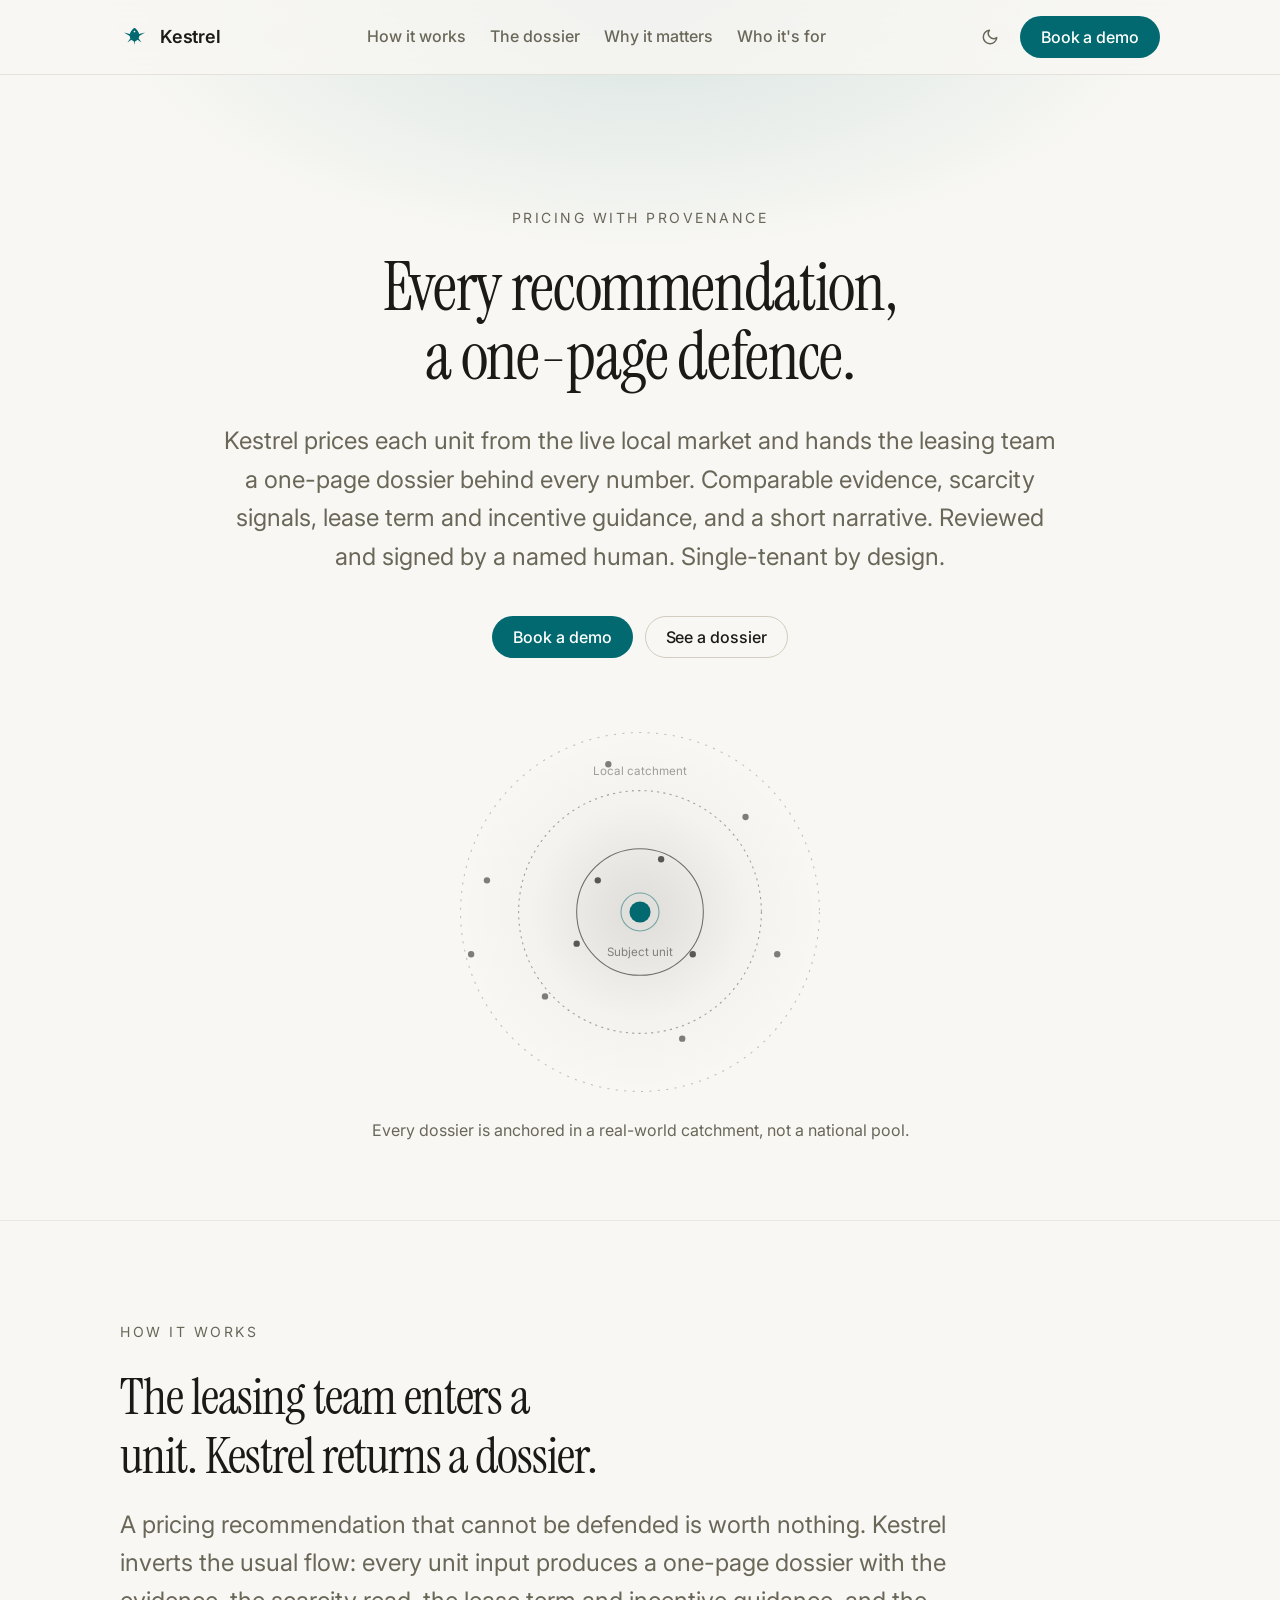
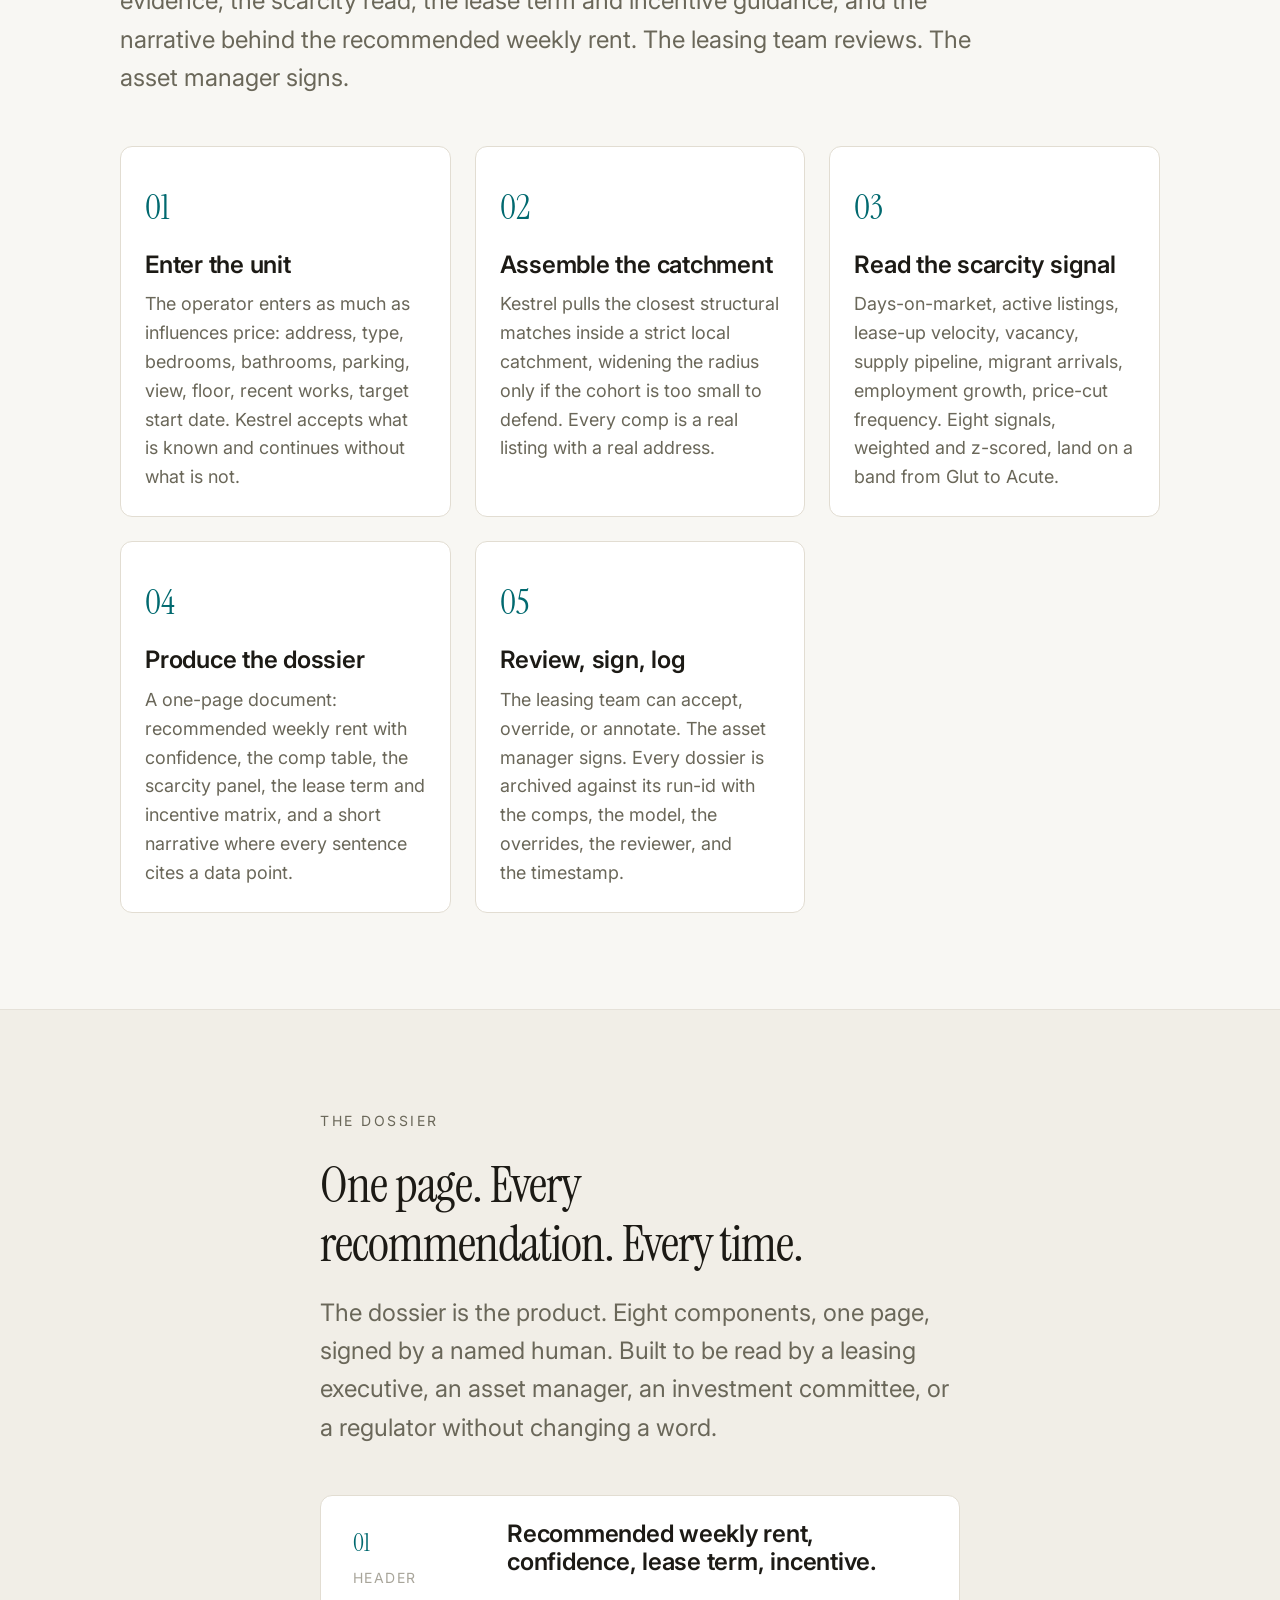
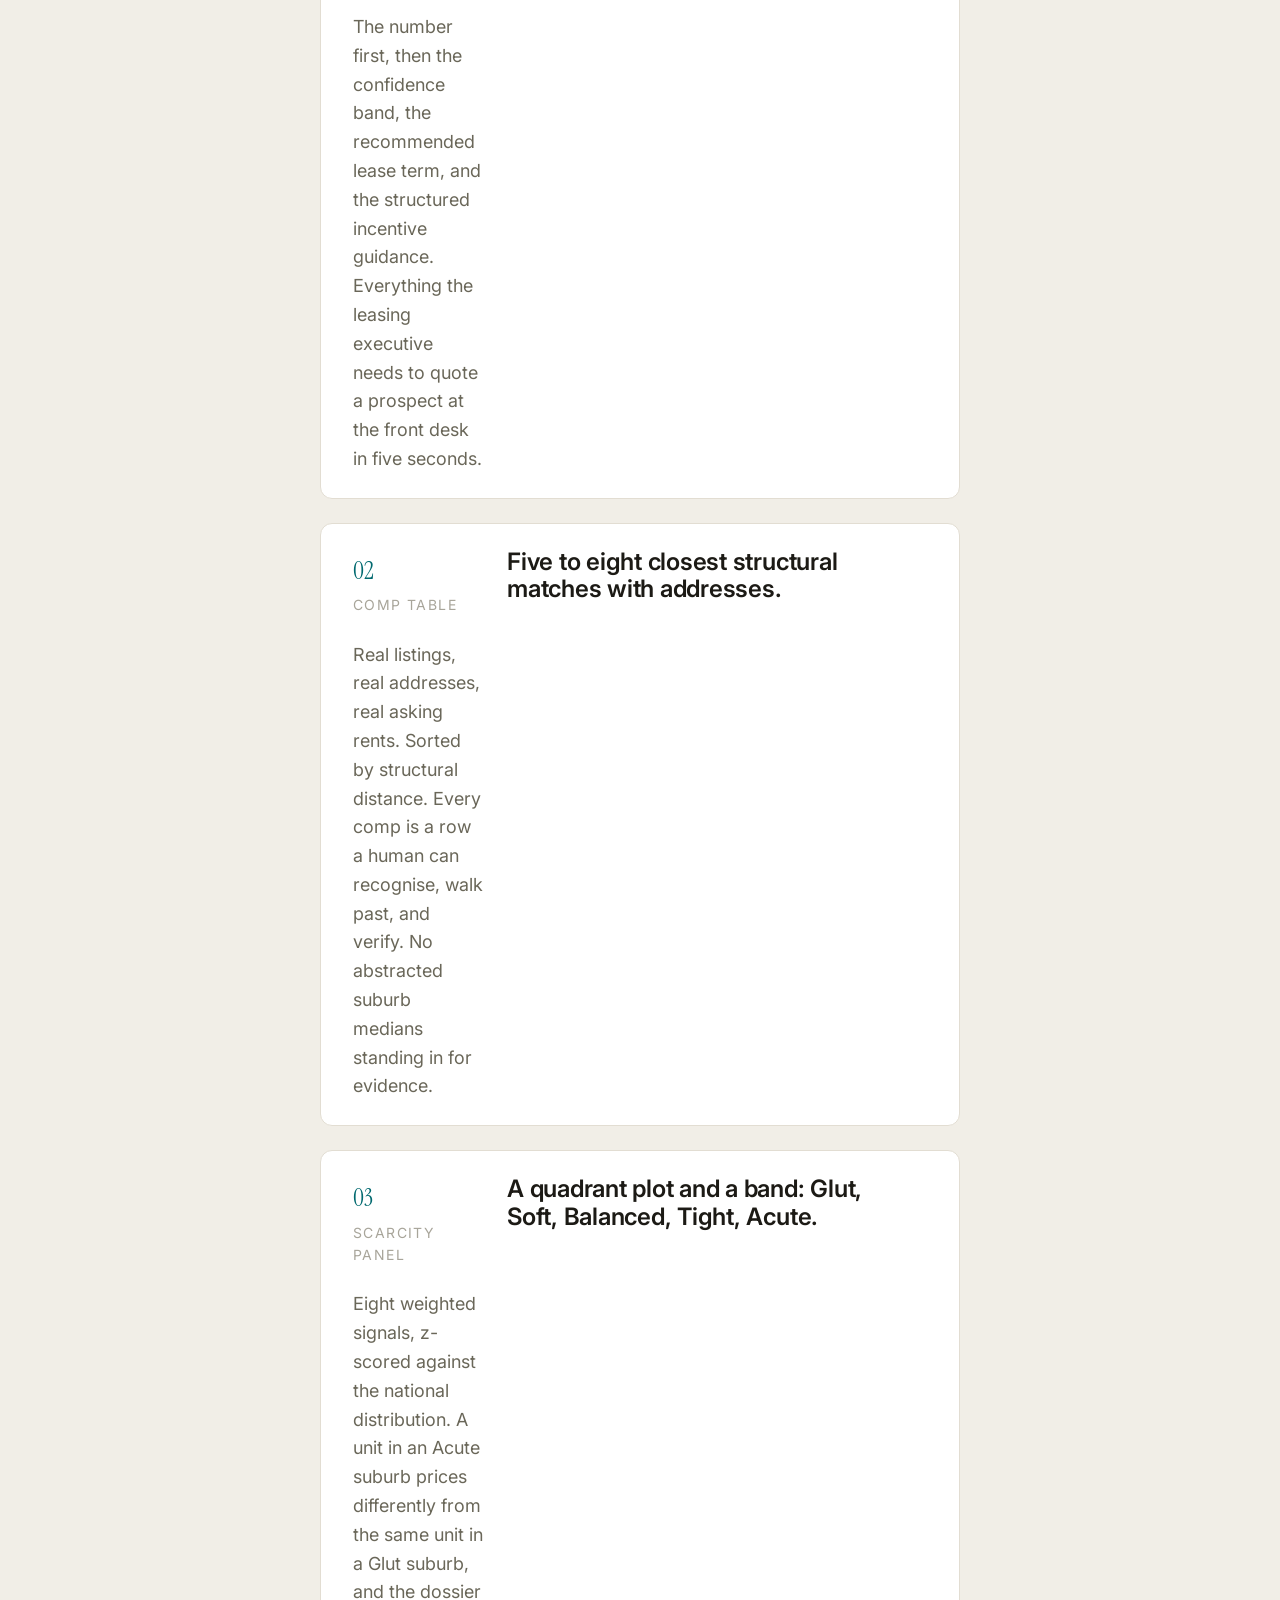
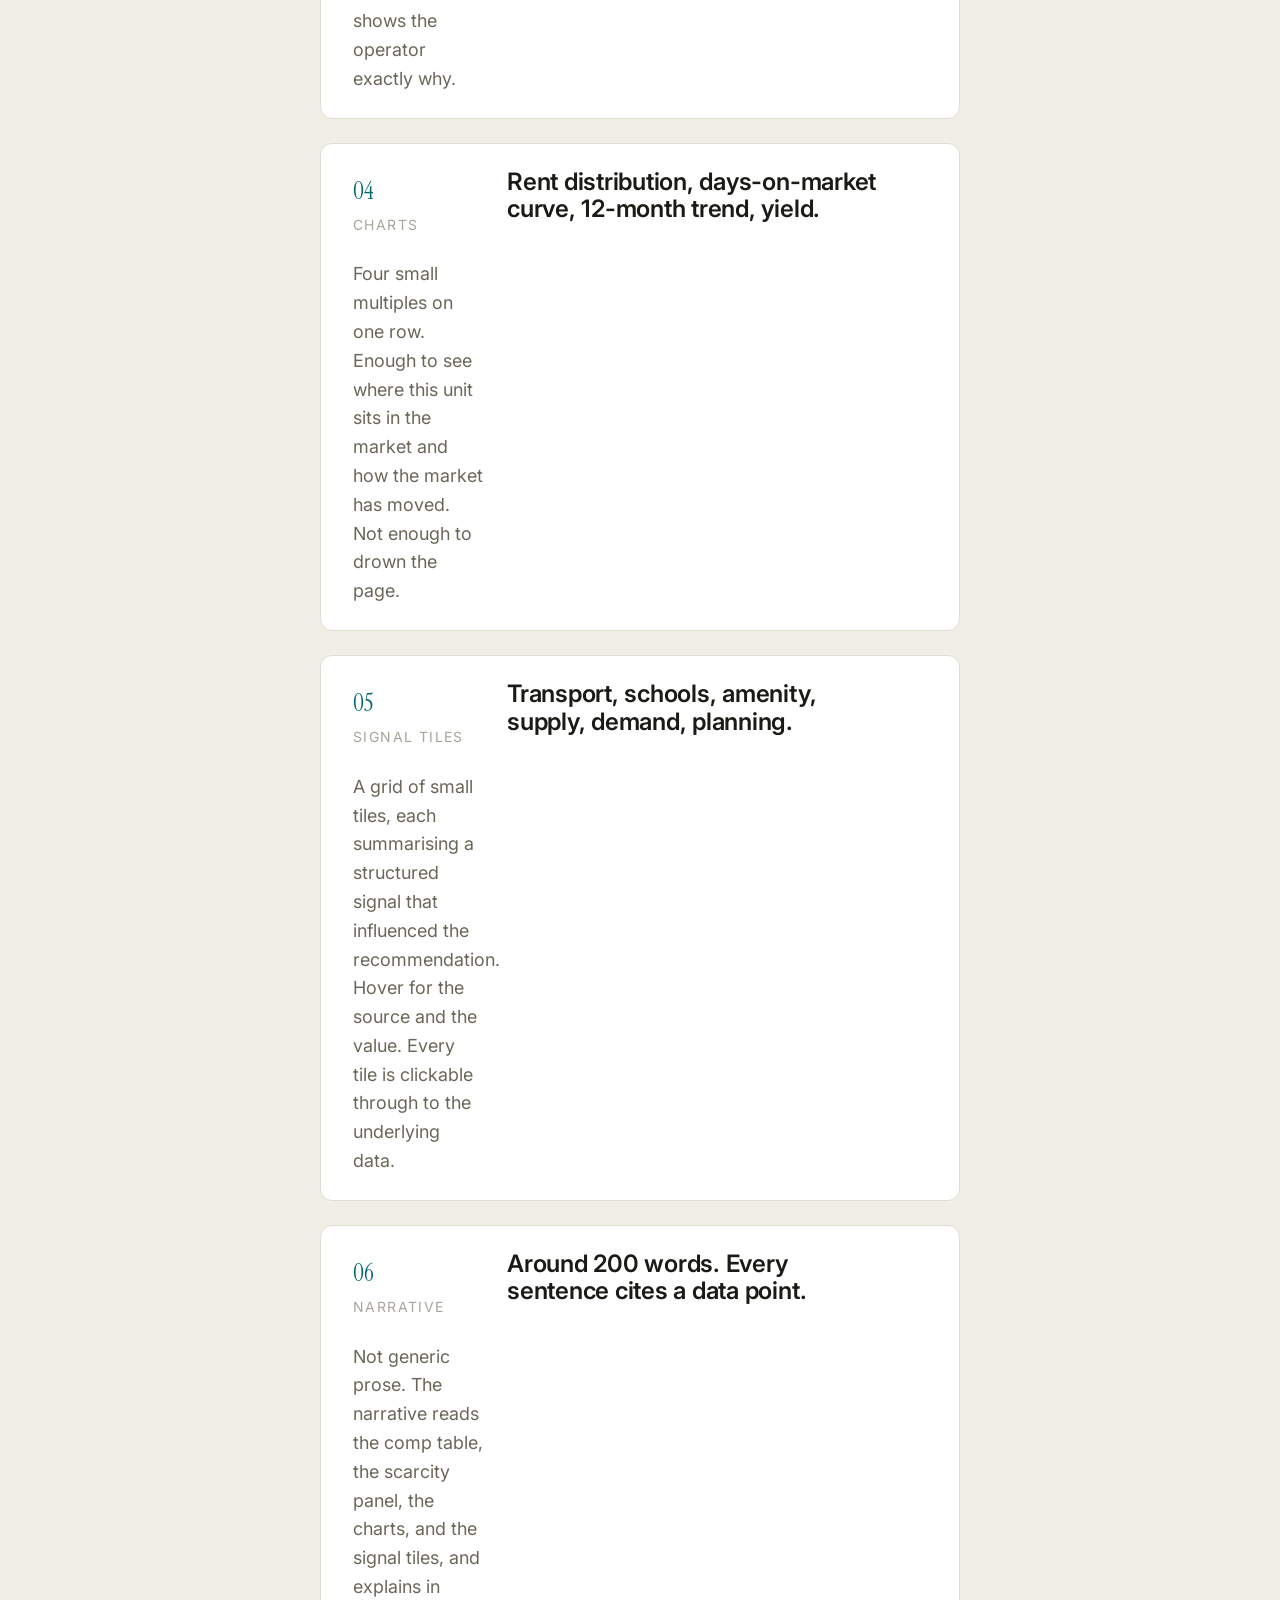
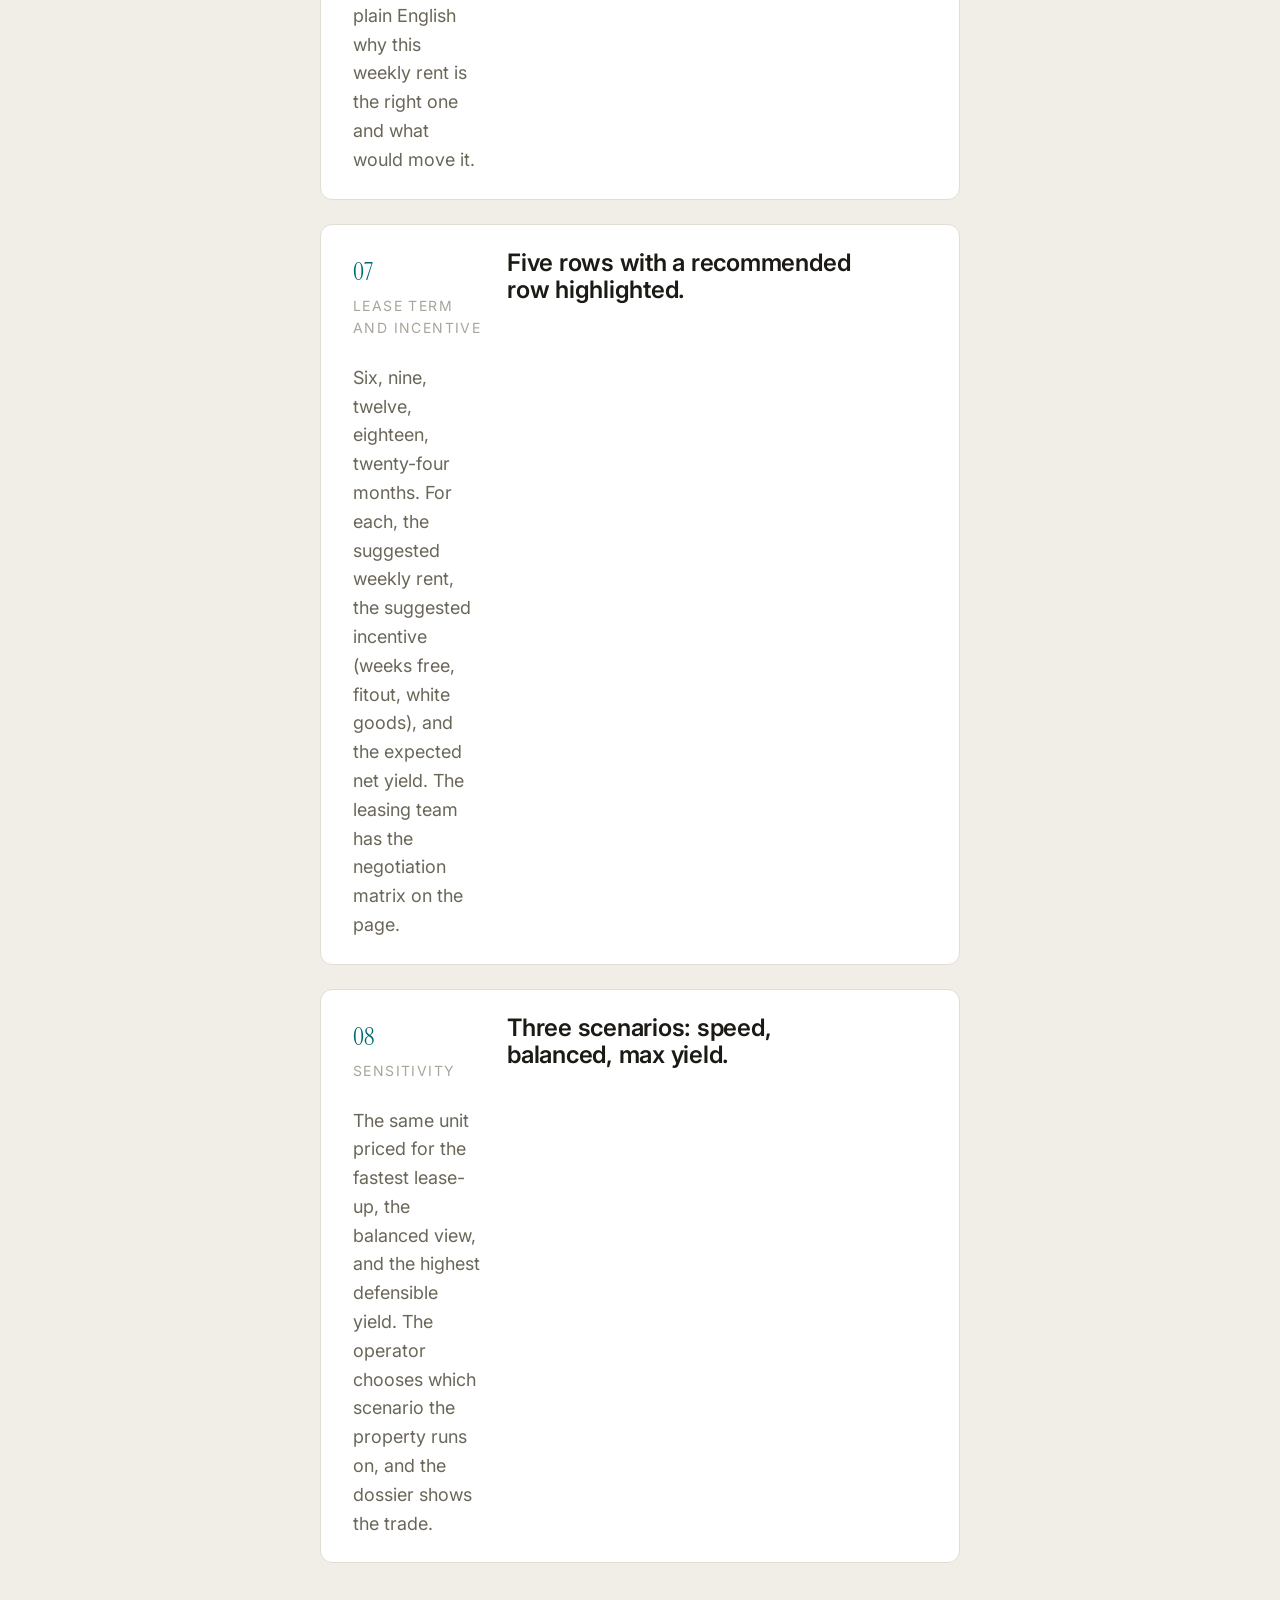
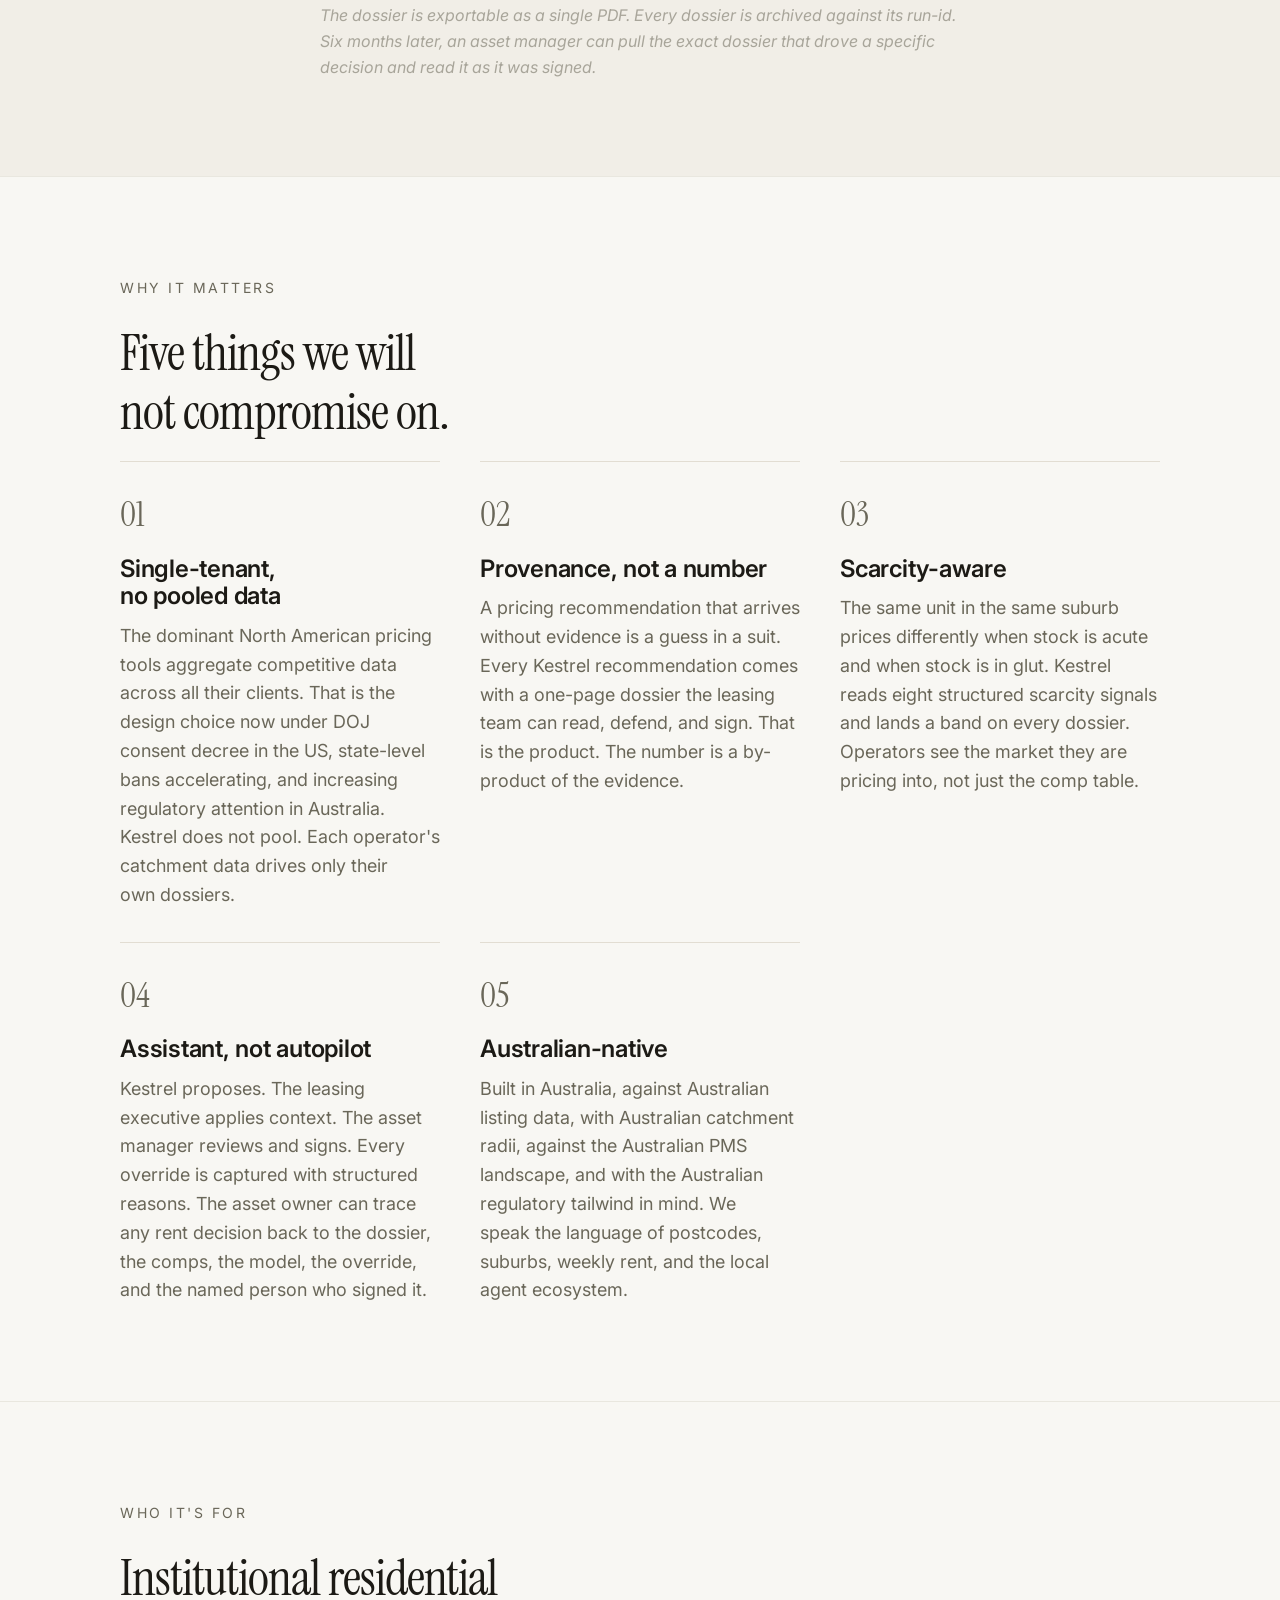
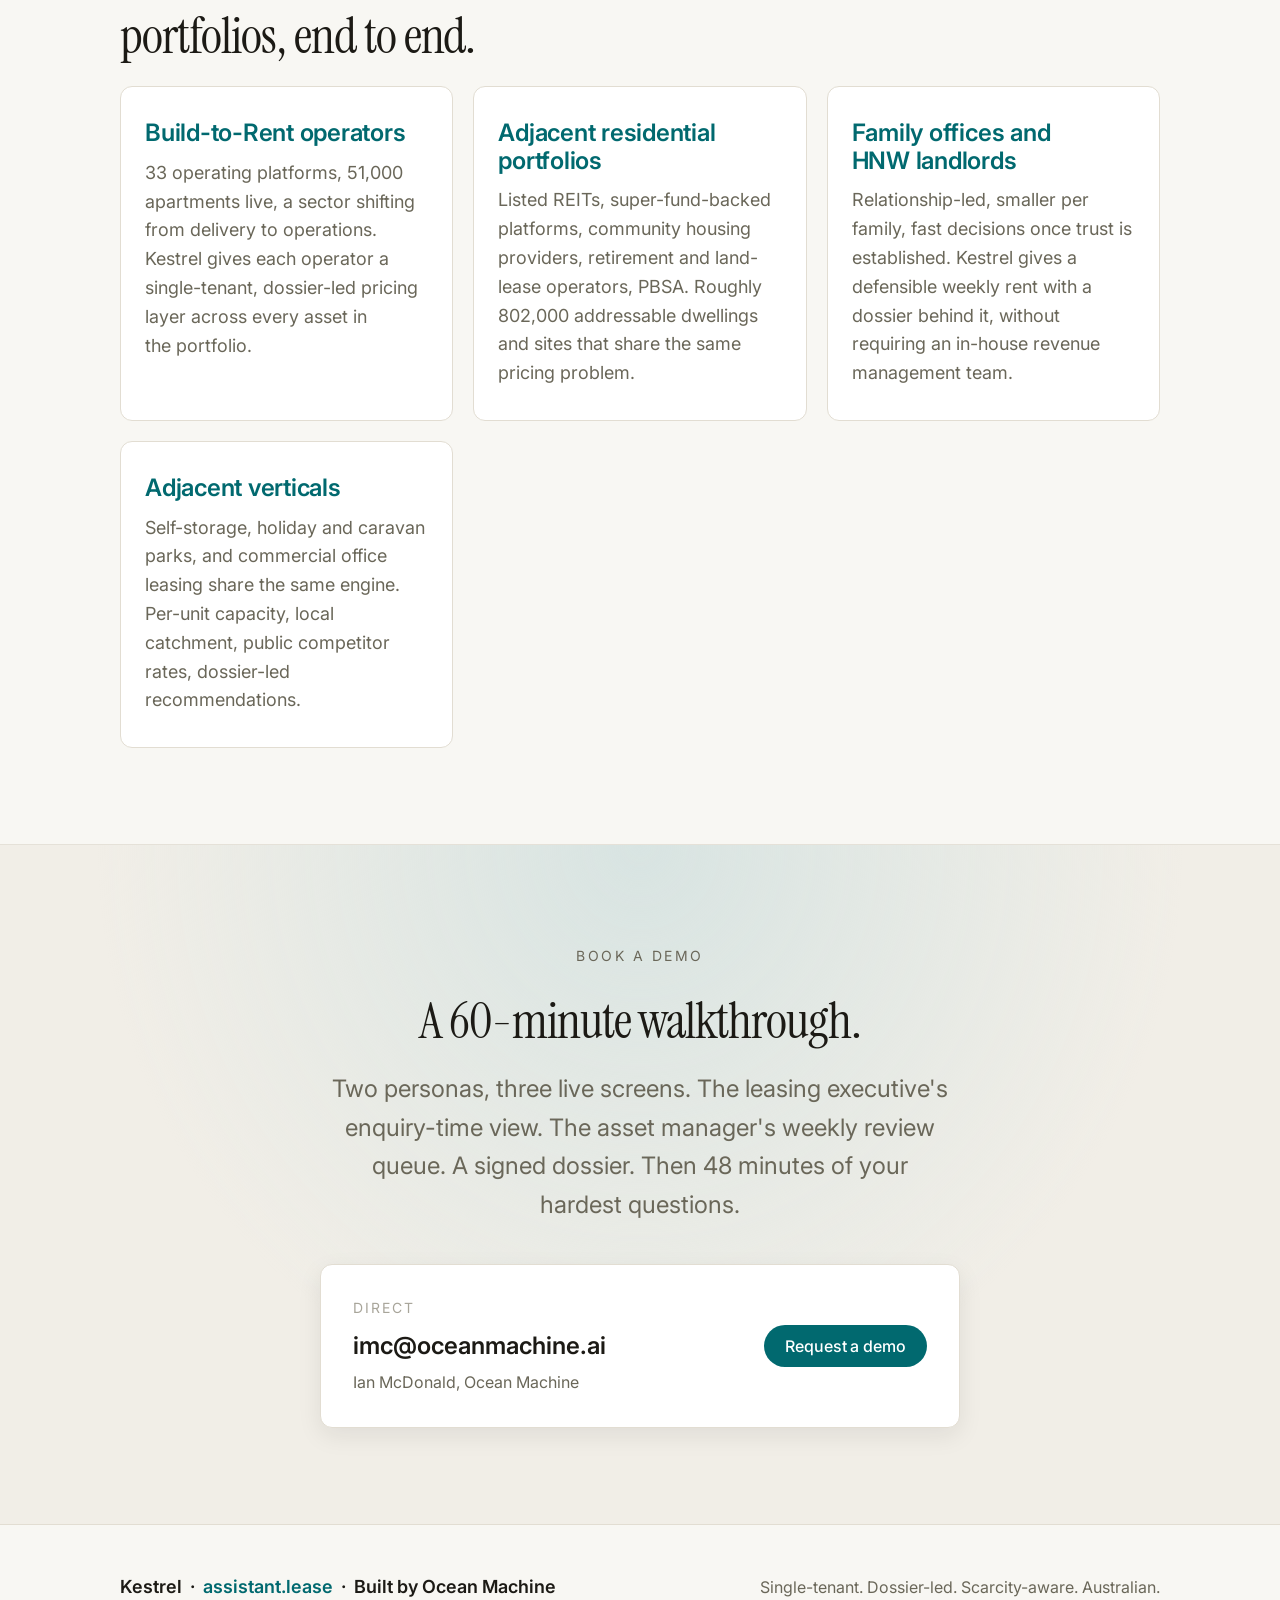
==== commit d806617a: "Rebrand Canary to Kestrel; v5 dossier-led positioning - New product name Kestrel (URL assistant.leas" ====
--- a/index.html
+++ b/index.html
@@ -3,15 +3,15 @@
   <head>
     <meta charset="UTF-8" />
     <meta name="viewport" content="width=device-width, initial-scale=1.0" />
-    <title>Canary - the pricing assistant for the leasing team</title>
+    <title>Kestrel - pricing with provenance for the leasing team</title>
     <meta
       name="description"
-      content="Canary is a single-tenant weekly rental pricing assistant for institutional Australian leasing teams. Catchment-bounded, audit-ready, human-reviewed."
+      content="Kestrel prices every unit with a one-page dossier behind every recommendation. Single-tenant, catchment-bounded, audit-ready. Built for Australian institutional residential operators."
     />
-    <meta property="og:title" content="Canary" />
+    <meta property="og:title" content="Kestrel" />
     <meta
       property="og:description"
-      content="The pricing assistant for the leasing team. Built for institutional Australian residential operators."
+      content="Pricing with provenance. Every recommendation has a one-page defence. Built for Australian institutional leasing teams."
     />
     <meta name="theme-color" content="#01696F" />
     <link rel="icon" type="image/svg+xml" href="favicon.svg" />
@@ -27,7 +27,7 @@
     <!-- HEADER -->
     <header class="site-header" role="banner">
       <div class="container header-inner">
-        <a href="#top" class="brand" aria-label="Canary home">
+        <a href="#top" class="brand" aria-label="Kestrel home">
           <svg
             class="brand-mark"
             width="28"
@@ -36,14 +36,15 @@
             fill="none"
             aria-hidden="true"
           >
-            <path d="M6 18 C6 12, 11 8, 16 8 C19 8, 21 9, 22 11 L24 10 L23 13 C23 17, 19 21, 14 21 C10 21, 7 20, 6 18 Z" fill="currentColor" />
-            <circle cx="18" cy="12" r="0.9" fill="var(--color-surface,#f8f7f3)" />
+            <!-- Kestrel hovering silhouette -->
+            <path d="M14 5 C11.7 7 10.3 9 9.9 11 L4 9.5 L9.7 13 C9.8 13.8 10 14.6 10.4 15.3 L7.5 19.5 L11.4 16.8 C12.2 17.7 13.2 18.3 14 18.5 L14 22 L15 18.5 C15.8 18.3 16.8 17.7 17.6 16.8 L21.5 19.5 L18.6 15.3 C19 14.6 19.2 13.8 19.3 13 L25 9.5 L19.1 11 C18.7 9 17.3 7 15 5 Z" fill="currentColor" />
+            <circle cx="14.5" cy="8.5" r="0.85" fill="var(--color-surface,#f8f7f3)" />
           </svg>
-          <span class="brand-text">Canary</span>
+          <span class="brand-text">Kestrel</span>
         </a>
         <nav class="primary-nav" aria-label="Primary">
           <a href="#how">How it works</a>
-          <a href="#week">A week in the life</a>
+          <a href="#dossier">The dossier</a>
           <a href="#moat">Why it matters</a>
           <a href="#who">Who it's for</a>
         </nav>
@@ -63,19 +64,20 @@
       <!-- HERO -->
       <section class="hero">
         <div class="container hero-inner">
-          <p class="eyebrow">Australian institutional rental, recalibrated</p>
+          <p class="eyebrow">Pricing with provenance</p>
           <h1 class="hero-title">
-            The pricing assistant<br />
-            for the leasing team.
+            Every recommendation,<br />
+            a one-page defence.
           </h1>
           <p class="hero-sub">
-            Canary gives every unit type in every asset a defensible weekly rent. Built
-            from the live competitor set inside a strict local catchment. Reviewed and signed by a
-            named human. Single-tenant by design.
+            Kestrel prices each unit from the live local market and hands the leasing team
+            a one-page dossier behind every number. Comparable evidence, scarcity signals,
+            lease term and incentive guidance, and a short narrative. Reviewed and signed by
+            a named human. Single-tenant by design.
           </p>
           <div class="hero-cta">
             <a class="btn btn-primary" href="#contact">Book a demo</a>
-            <a class="btn btn-ghost" href="#how">See how it works</a>
+            <a class="btn btn-ghost" href="#dossier">See a dossier</a>
           </div>
 
           <!-- Abstract catchment diagram -->
@@ -112,11 +114,11 @@
                   <circle r="10" fill="var(--color-primary)" />
                   <circle r="18" fill="none" stroke="var(--color-primary)" stroke-opacity="0.5" />
                 </g>
-                <text x="0" y="42" text-anchor="middle" fill="currentColor" opacity="0.5" font-size="11" font-family="Inter, system-ui">Subject asset</text>
-                <text x="0" y="-130" text-anchor="middle" fill="currentColor" opacity="0.4" font-size="11" font-family="Inter, system-ui">3km catchment</text>
+                <text x="0" y="42" text-anchor="middle" fill="currentColor" opacity="0.5" font-size="11" font-family="Inter, system-ui">Subject unit</text>
+                <text x="0" y="-130" text-anchor="middle" fill="currentColor" opacity="0.4" font-size="11" font-family="Inter, system-ui">Local catchment</text>
               </g>
             </svg>
-            <figcaption>Every recommendation is bounded by a real-world catchment, not a national pool.</figcaption>
+            <figcaption>Every dossier is anchored in a real-world catchment, not a national pool.</figcaption>
           </figure>
         </div>
       </section>
@@ -125,154 +127,186 @@
       <section id="how" class="section section-how">
         <div class="container">
           <p class="eyebrow">How it works</p>
-          <h2 class="section-title">An assistant, not an autopilot.</h2>
+          <h2 class="section-title">The leasing team enters a unit. Kestrel returns a dossier.</h2>
           <p class="section-lede">
-            Canary proposes. The leasing team applies context. The asset manager reviews and signs.
-            Every step is captured, traceable, and built to be read by an investment committee or a
-            regulator.
+            A pricing recommendation that cannot be defended is worth nothing. Kestrel inverts
+            the usual flow: every unit input produces a one-page dossier with the evidence,
+            the scarcity read, the lease term and incentive guidance, and the narrative
+            behind the recommended weekly rent. The leasing team reviews. The asset manager
+            signs.
           </p>
 
           <ol class="steps" role="list">
             <li class="step">
               <div class="step-num" aria-hidden="true">01</div>
-              <h3>Catchment-bounded comp set</h3>
-              <p>
-                For each subject asset, the assistant draws the live competitor offerings inside a
-                strict local catchment - default 3km, configurable. The comp set is auditable, and
-                every recommendation traces back to the listings that drove it. No national pool.
-                No cross-tenant sharing.
+              <h3>Enter the unit</h3>
+              <p>
+                The operator enters as much as influences price: address, type, bedrooms,
+                bathrooms, parking, view, floor, recent works, target start date. Kestrel
+                accepts what is known and continues without what is not.
               </p>
             </li>
             <li class="step">
               <div class="step-num" aria-hidden="true">02</div>
-              <h3>Standing prices with a freshness window</h3>
-              <p>
-                Every unit type carries a standing recommended weekly rent with an explicit TTL.
-                When the leasing team opens an asset, they see exactly how fresh each rent is. The
-                model only re-runs when the operator says so.
+              <h3>Assemble the catchment</h3>
+              <p>
+                Kestrel pulls the closest structural matches inside a strict local catchment,
+                widening the radius only if the cohort is too small to defend. Every comp is
+                a real listing with a real address.
               </p>
             </li>
             <li class="step">
               <div class="step-num" aria-hidden="true">03</div>
-              <h3>Outlier detection</h3>
-              <p>
-                When a refreshed standing price moves more than a configured threshold against its
-                previous standing price, it is flagged for human review before any memo is signed
-                off. No-one is blindsided by a 12% jump from a single new comp landing.
+              <h3>Read the scarcity signal</h3>
+              <p>
+                Days-on-market, active listings, lease-up velocity, vacancy, supply pipeline,
+                migrant arrivals, employment growth, price-cut frequency. Eight signals,
+                weighted and z-scored, land on a band from Glut to Acute.
               </p>
             </li>
             <li class="step">
               <div class="step-num" aria-hidden="true">04</div>
-              <h3>Override capture with reason chips</h3>
-              <p>
-                The leasing team can override any recommended rent with one of six structured
-                reasons (renovated, corner, ground floor, view, recent vacancy, other) plus a
-                free-text note. Every override is logged against the memo run-id.
+              <h3>Produce the dossier</h3>
+              <p>
+                A one-page document: recommended weekly rent with confidence, the comp table,
+                the scarcity panel, the lease term and incentive matrix, and a short
+                narrative where every sentence cites a data point.
               </p>
             </li>
             <li class="step">
               <div class="step-num" aria-hidden="true">05</div>
-              <h3>Signed memo</h3>
-              <p>
-                Every pricing decision lands in a memo with a transparent narrative. The footer
-                records the comp set, the model, the override reasons, the freshness window, and
-                the named human who reviewed it. Audit trail as a product feature.
+              <h3>Review, sign, log</h3>
+              <p>
+                The leasing team can accept, override, or annotate. The asset manager signs.
+                Every dossier is archived against its run-id with the comps, the model, the
+                overrides, the reviewer, and the timestamp.
               </p>
             </li>
           </ol>
         </div>
       </section>
 
-      <!-- A WEEK IN THE LIFE -->
-      <section id="week" class="section section-week">
+      <!-- THE DOSSIER -->
+      <section id="dossier" class="section section-week">
         <div class="container narrow">
-          <p class="eyebrow">A week in the life</p>
-          <h2 class="section-title">What the assistant does for the leasing team.</h2>
+          <p class="eyebrow">The dossier</p>
+          <h2 class="section-title">One page. Every recommendation. Every time.</h2>
           <p class="section-lede">
-            The asset manager is accountable for weekly rent decisions across a portfolio of
-            institutional residential assets. The on-site leasing team is accountable for
-            converting enquiries at the front desk. Neither writes rules, neither tunes models.
-            Both review what the assistant proposes, apply judgement, and act.
+            The dossier is the product. Eight components, one page, signed by a named human.
+            Built to be read by a leasing executive, an asset manager, an investment
+            committee, or a regulator without changing a word.
           </p>
 
           <div class="timeline" role="list">
             <article class="t-card" role="listitem">
               <div class="t-meta">
-                <span class="t-day">Monday</span>
-                <span class="t-time">08:42</span>
-              </div>
-              <h3>Standing prices refresh overnight.</h3>
-              <p>
-                The assistant pulls the latest comp listings inside each asset's catchment, recomputes
-                the standing weekly rent for every unit type, and flags the moves that breach the
-                portfolio's outlier threshold. The asset manager opens a queue and sees a short,
-                ranked list - not a wall of data.
-              </p>
-            </article>
-
-            <article class="t-card" role="listitem">
-              <div class="t-meta">
-                <span class="t-day">Tuesday</span>
-                <span class="t-time">10:15</span>
-              </div>
-              <h3>The asset manager reviews the flagged assets.</h3>
-              <p>
-                Three two-bedrooms in an inner-city asset have moved up 4.2% week-on-week. The
-                assistant shows the exact six comps inside the 3km ring that drove the move, and
-                the narrative that summarises why. The asset manager agrees with two, overrides
-                the third with a "recent vacancy" reason chip and a one-line note. The override
-                is logged.
-              </p>
-            </article>
-
-            <article class="t-card" role="listitem">
-              <div class="t-meta">
-                <span class="t-day">Wednesday</span>
-                <span class="t-time">14:30</span>
-              </div>
-              <h3>The on-site leasing team answers an enquiry.</h3>
-              <p>
-                A prospect calls asking for the weekly rent on a one-bedroom in a different asset.
-                The leasing executive opens the asset in Canary, sees the current standing
-                weekly rent for that unit type with the freshness window visible, and quotes it.
-                No spreadsheet, no email to head office. The quoted number is the same number the
-                asset manager signed off on Monday.
-              </p>
-            </article>
-
-            <article class="t-card" role="listitem">
-              <div class="t-meta">
-                <span class="t-day">Thursday</span>
-                <span class="t-time">11:00</span>
-              </div>
-              <h3>The asset manager signs the weekly memo.</h3>
-              <p>
-                Each asset gets a pricing memo: the current standing rents, the changes since last
-                week, the comp set, the overrides applied, and the narrative. The asset manager
-                adds a name to the footer. The memo is ready to send to the asset owner, the
-                investment committee, or a regulator - because it is built to be read by all three.
-              </p>
-            </article>
-
-            <article class="t-card" role="listitem">
-              <div class="t-meta">
-                <span class="t-day">Friday</span>
-                <span class="t-time">16:00</span>
-              </div>
-              <h3>The audit trail closes the loop.</h3>
-              <p>
-                Every refresh, every flag, every override, every signed memo is captured against
-                its run-id. If anyone asks, six months from now, why the rent on a specific unit
-                moved on a specific week, the answer is one click away - with the comps, the
-                model, the reviewer, and the timestamp attached.
+                <span class="t-day">01</span>
+                <span class="t-time">Header</span>
+              </div>
+              <h3>Recommended weekly rent, confidence, lease term, incentive.</h3>
+              <p>
+                The number first, then the confidence band, the recommended lease term, and
+                the structured incentive guidance. Everything the leasing executive needs
+                to quote a prospect at the front desk in five seconds.
+              </p>
+            </article>
+
+            <article class="t-card" role="listitem">
+              <div class="t-meta">
+                <span class="t-day">02</span>
+                <span class="t-time">Comp table</span>
+              </div>
+              <h3>Five to eight closest structural matches with addresses.</h3>
+              <p>
+                Real listings, real addresses, real asking rents. Sorted by structural
+                distance. Every comp is a row a human can recognise, walk past, and verify.
+                No abstracted suburb medians standing in for evidence.
+              </p>
+            </article>
+
+            <article class="t-card" role="listitem">
+              <div class="t-meta">
+                <span class="t-day">03</span>
+                <span class="t-time">Scarcity panel</span>
+              </div>
+              <h3>A quadrant plot and a band: Glut, Soft, Balanced, Tight, Acute.</h3>
+              <p>
+                Eight weighted signals, z-scored against the national distribution. A unit
+                in an Acute suburb prices differently from the same unit in a Glut suburb,
+                and the dossier shows the operator exactly why.
+              </p>
+            </article>
+
+            <article class="t-card" role="listitem">
+              <div class="t-meta">
+                <span class="t-day">04</span>
+                <span class="t-time">Charts</span>
+              </div>
+              <h3>Rent distribution, days-on-market curve, 12-month trend, yield.</h3>
+              <p>
+                Four small multiples on one row. Enough to see where this unit sits in the
+                market and how the market has moved. Not enough to drown the page.
+              </p>
+            </article>
+
+            <article class="t-card" role="listitem">
+              <div class="t-meta">
+                <span class="t-day">05</span>
+                <span class="t-time">Signal tiles</span>
+              </div>
+              <h3>Transport, schools, amenity, supply, demand, planning.</h3>
+              <p>
+                A grid of small tiles, each summarising a structured signal that influenced
+                the recommendation. Hover for the source and the value. Every tile is
+                clickable through to the underlying data.
+              </p>
+            </article>
+
+            <article class="t-card" role="listitem">
+              <div class="t-meta">
+                <span class="t-day">06</span>
+                <span class="t-time">Narrative</span>
+              </div>
+              <h3>Around 200 words. Every sentence cites a data point.</h3>
+              <p>
+                Not generic prose. The narrative reads the comp table, the scarcity panel,
+                the charts, and the signal tiles, and explains in plain English why this
+                weekly rent is the right one and what would move it.
+              </p>
+            </article>
+
+            <article class="t-card" role="listitem">
+              <div class="t-meta">
+                <span class="t-day">07</span>
+                <span class="t-time">Lease term and incentive</span>
+              </div>
+              <h3>Five rows with a recommended row highlighted.</h3>
+              <p>
+                Six, nine, twelve, eighteen, twenty-four months. For each, the suggested
+                weekly rent, the suggested incentive (weeks free, fitout, white goods), and
+                the expected net yield. The leasing team has the negotiation matrix on the
+                page.
+              </p>
+            </article>
+
+            <article class="t-card" role="listitem">
+              <div class="t-meta">
+                <span class="t-day">08</span>
+                <span class="t-time">Sensitivity</span>
+              </div>
+              <h3>Three scenarios: speed, balanced, max yield.</h3>
+              <p>
+                The same unit priced for the fastest lease-up, the balanced view, and the
+                highest defensible yield. The operator chooses which scenario the property
+                runs on, and the dossier shows the trade.
               </p>
             </article>
           </div>
 
           <p class="footnote">
-            The personas above are composites built from conversations with asset managers and
-            on-site leasing teams across the Australian institutional rental sector. Asset names,
-            addresses, and operator identities have been removed.
+            The dossier is exportable as a single PDF. Every dossier is archived against its
+            run-id. Six months later, an asset manager can pull the exact dossier that drove
+            a specific decision and read it as it was signed.
           </p>
         </div>
       </section>
@@ -288,42 +322,41 @@
               <p class="pillar-num">01</p>
               <h3>Single-tenant, no pooled data</h3>
               <p>
-                The dominant North American pricing tools aggregate competitive data across all
-                their clients. That is the design choice now under DOJ consent decree in the US,
-                state-level bans accelerating, and increasing regulatory attention in Australia.
-                Canary does not pool. Each operator's catchment data drives only their own
-                recommendations.
+                The dominant North American pricing tools aggregate competitive data across
+                all their clients. That is the design choice now under DOJ consent decree in
+                the US, state-level bans accelerating, and increasing regulatory attention
+                in Australia. Kestrel does not pool. Each operator's catchment data drives
+                only their own dossiers.
               </p>
             </article>
             <article class="pillar">
               <p class="pillar-num">02</p>
-              <h3>Catchment, not corpus</h3>
-              <p>
-                Every recommendation starts from "every competitor listing within 3km of this asset,
-                refreshed in the last 60 days." That is how a leasing team actually thinks about
-                its market - and it is why recommendations are defensible to an investment
-                committee in a way a national-corpus number never is.
+              <h3>Provenance, not a number</h3>
+              <p>
+                A pricing recommendation that arrives without evidence is a guess in a
+                suit. Every Kestrel recommendation comes with a one-page dossier the leasing
+                team can read, defend, and sign. That is the product. The number is a
+                by-product of the evidence.
               </p>
             </article>
             <article class="pillar">
               <p class="pillar-num">03</p>
-              <h3>Standing prices, not always-on recalculation</h3>
-              <p>
-                Operators do not need a real-time price for every unit every minute. They need a
-                fresh, defensible weekly rent that survives until they revisit it. Canary
-                gives every unit type a recommended rent with a freshness window the operator
-                controls. The model re-runs only when the operator says so.
+              <h3>Scarcity-aware</h3>
+              <p>
+                The same unit in the same suburb prices differently when stock is acute and
+                when stock is in glut. Kestrel reads eight structured scarcity signals and
+                lands a band on every dossier. Operators see the market they are pricing
+                into, not just the comp table.
               </p>
             </article>
             <article class="pillar">
               <p class="pillar-num">04</p>
               <h3>Assistant, not autopilot</h3>
               <p>
-                Canary is built to work with the leasing team, not over the top of it. The
-                assistant proposes, the leasing executive applies context, the asset manager reviews and signs.
-                Every override is captured with structured reasons. The asset owner can trace any
-                rent decision back to the comp set, the model, the override, the reviewer, and the
-                named person who signed it.
+                Kestrel proposes. The leasing executive applies context. The asset manager
+                reviews and signs. Every override is captured with structured reasons. The
+                asset owner can trace any rent decision back to the dossier, the comps, the
+                model, the override, and the named person who signed it.
               </p>
             </article>
             <article class="pillar">
@@ -332,8 +365,8 @@
               <p>
                 Built in Australia, against Australian listing data, with Australian catchment
                 radii, against the Australian PMS landscape, and with the Australian regulatory
-                tailwind in mind. We speak the language of postcodes, suburbs, weekly rent (not
-                monthly), and the local agent ecosystem.
+                tailwind in mind. We speak the language of postcodes, suburbs, weekly rent,
+                and the local agent ecosystem.
               </p>
             </article>
           </div>
@@ -350,9 +383,9 @@
             <article class="who-card">
               <h3>Build-to-Rent operators</h3>
               <p>
-                33 operating platforms, 51,000 apartments live, a sector shifting from delivery to
-                operations. The assistant gives each operator a single-tenant, audit-ready pricing
-                layer for every asset in the portfolio.
+                33 operating platforms, 51,000 apartments live, a sector shifting from
+                delivery to operations. Kestrel gives each operator a single-tenant,
+                dossier-led pricing layer across every asset in the portfolio.
               </p>
             </article>
             <article class="who-card">
@@ -366,17 +399,17 @@
             <article class="who-card">
               <h3>Family offices and HNW landlords</h3>
               <p>
-                Relationship-led, smaller per family, fast decisions once trust is established.
-                The assistant gives a defensible weekly rent that stands up to family-office
-                governance without requiring an in-house revenue management team.
+                Relationship-led, smaller per family, fast decisions once trust is
+                established. Kestrel gives a defensible weekly rent with a dossier behind
+                it, without requiring an in-house revenue management team.
               </p>
             </article>
             <article class="who-card">
               <h3>Adjacent verticals</h3>
               <p>
-                Self-storage, holiday and caravan parks, and commercial office leasing share the
-                same engine. Per-unit capacity, local catchment, public competitor rates,
-                weekly repricing.
+                Self-storage, holiday and caravan parks, and commercial office leasing share
+                the same engine. Per-unit capacity, local catchment, public competitor
+                rates, dossier-led recommendations.
               </p>
             </article>
           </div>
@@ -389,8 +422,9 @@
           <p class="eyebrow">Book a demo</p>
           <h2 class="section-title">A 60-minute walkthrough.</h2>
           <p class="section-lede">
-            Two personas, three live screens. The asset manager's weekly review surface. The on-site
-            enquiry-time view. A signed memo. Then 48 minutes of your hardest questions.
+            Two personas, three live screens. The leasing executive's enquiry-time view. The
+            asset manager's weekly review queue. A signed dossier. Then 48 minutes of your
+            hardest questions.
           </p>
           <div class="contact-card">
             <div>
@@ -400,7 +434,7 @@
               </p>
               <p class="contact-name">Ian McDonald, Ocean Machine</p>
             </div>
-            <a class="btn btn-primary" href="mailto:imc@oceanmachine.ai?subject=Canary%20demo%20request">Request a demo</a>
+            <a class="btn btn-primary" href="mailto:imc@oceanmachine.ai?subject=Kestrel%20demo%20request">Request a demo</a>
           </div>
         </div>
       </section>
@@ -409,10 +443,10 @@
     <footer class="site-footer">
       <div class="container footer-inner">
         <p class="footer-brand">
-          Canary &nbsp;&middot;&nbsp; <a href="https://assistant.lease">assistant.lease</a> &nbsp;&middot;&nbsp; Built by Ocean Machine
+          Kestrel &nbsp;&middot;&nbsp; <a href="https://assistant.lease">assistant.lease</a> &nbsp;&middot;&nbsp; Built by Ocean Machine
         </p>
         <p class="footer-meta">
-          Single-tenant. Catchment-bounded. Audit-ready. Australian.
+          Single-tenant. Dossier-led. Scarcity-aware. Australian.
         </p>
       </div>
     </footer>
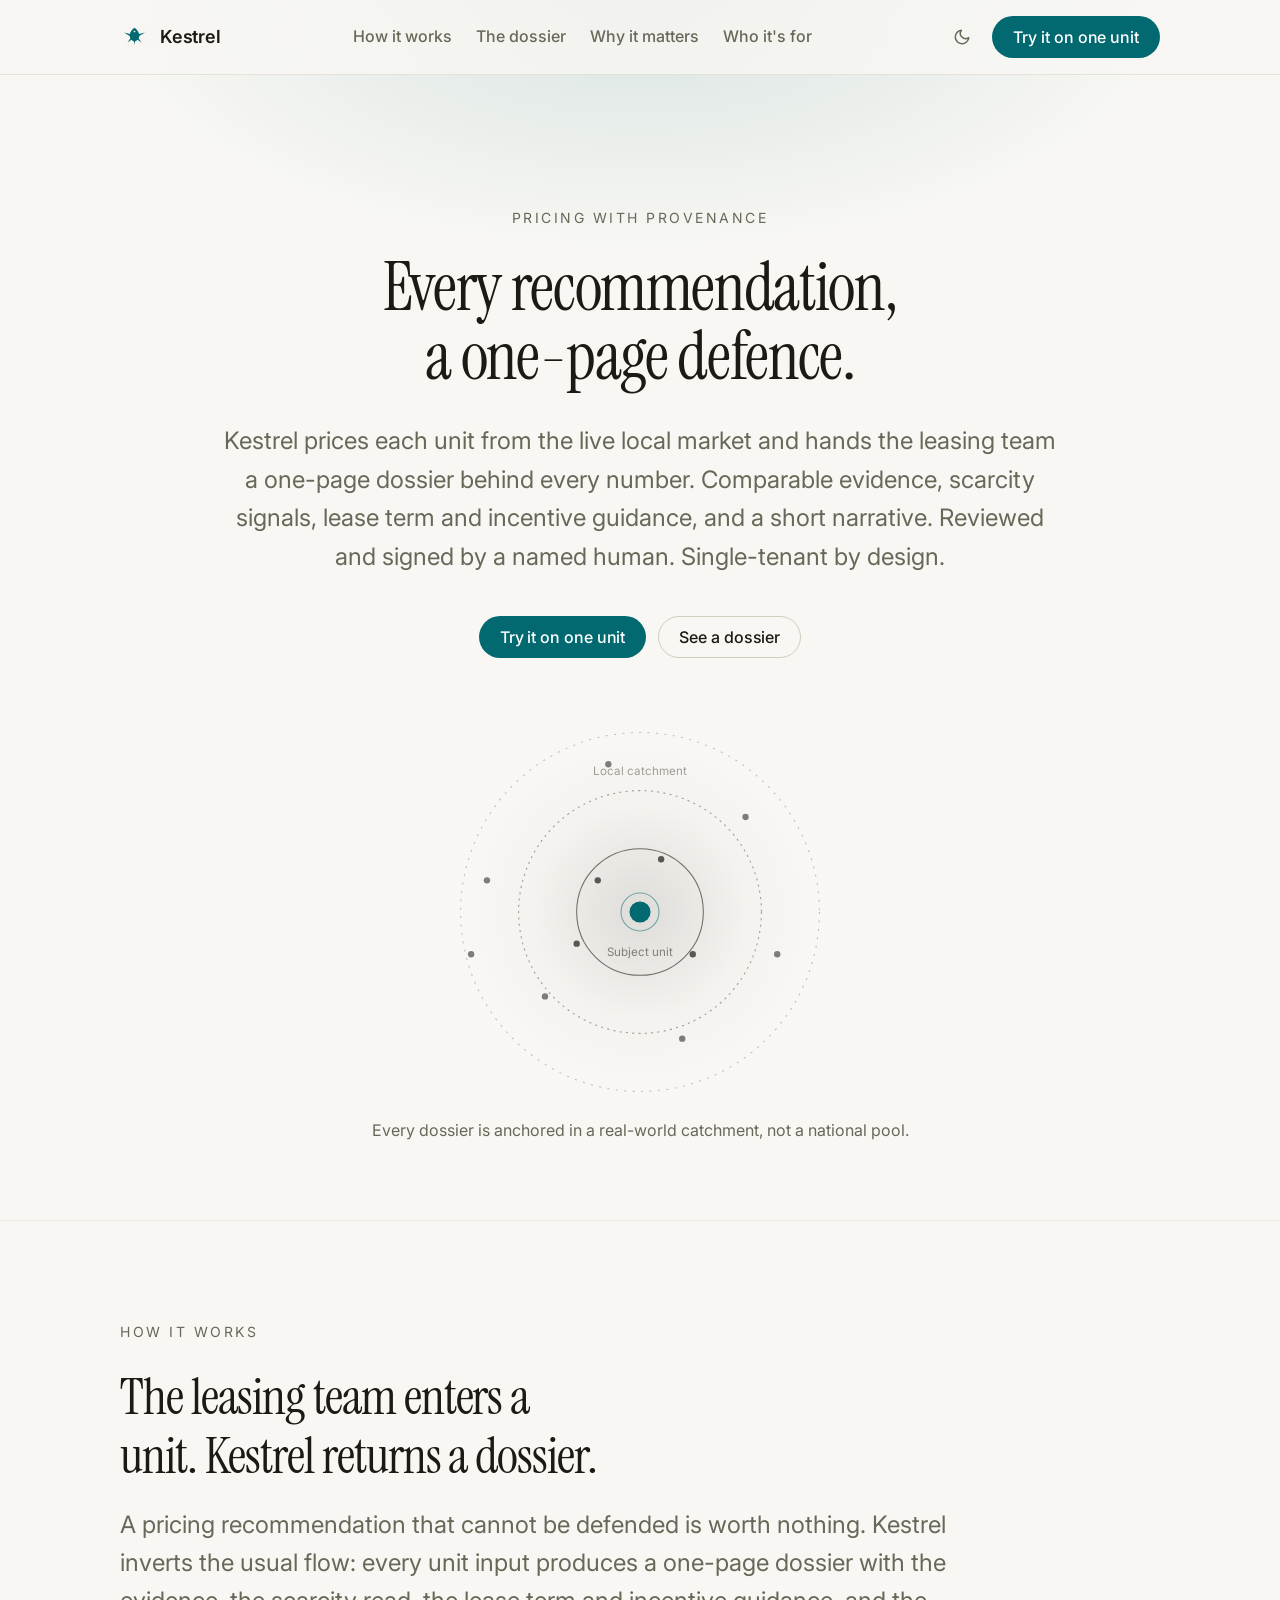
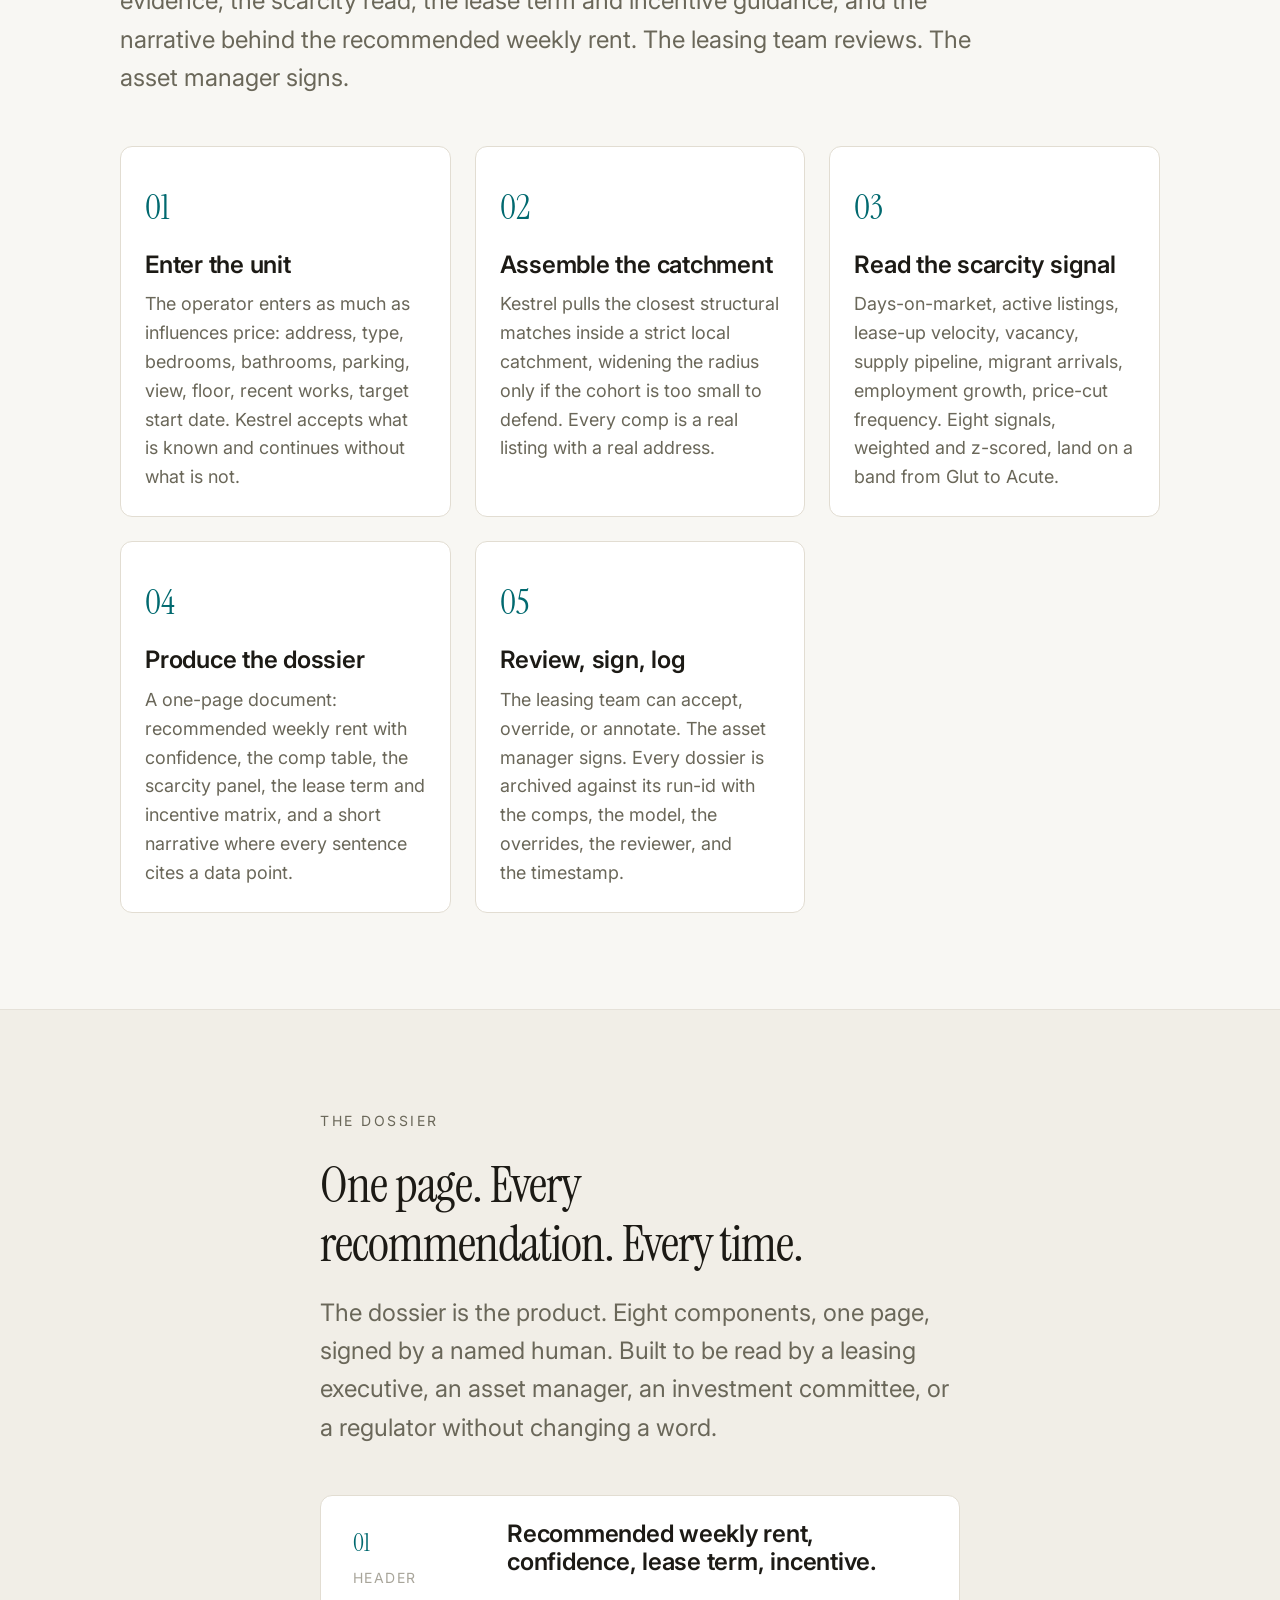
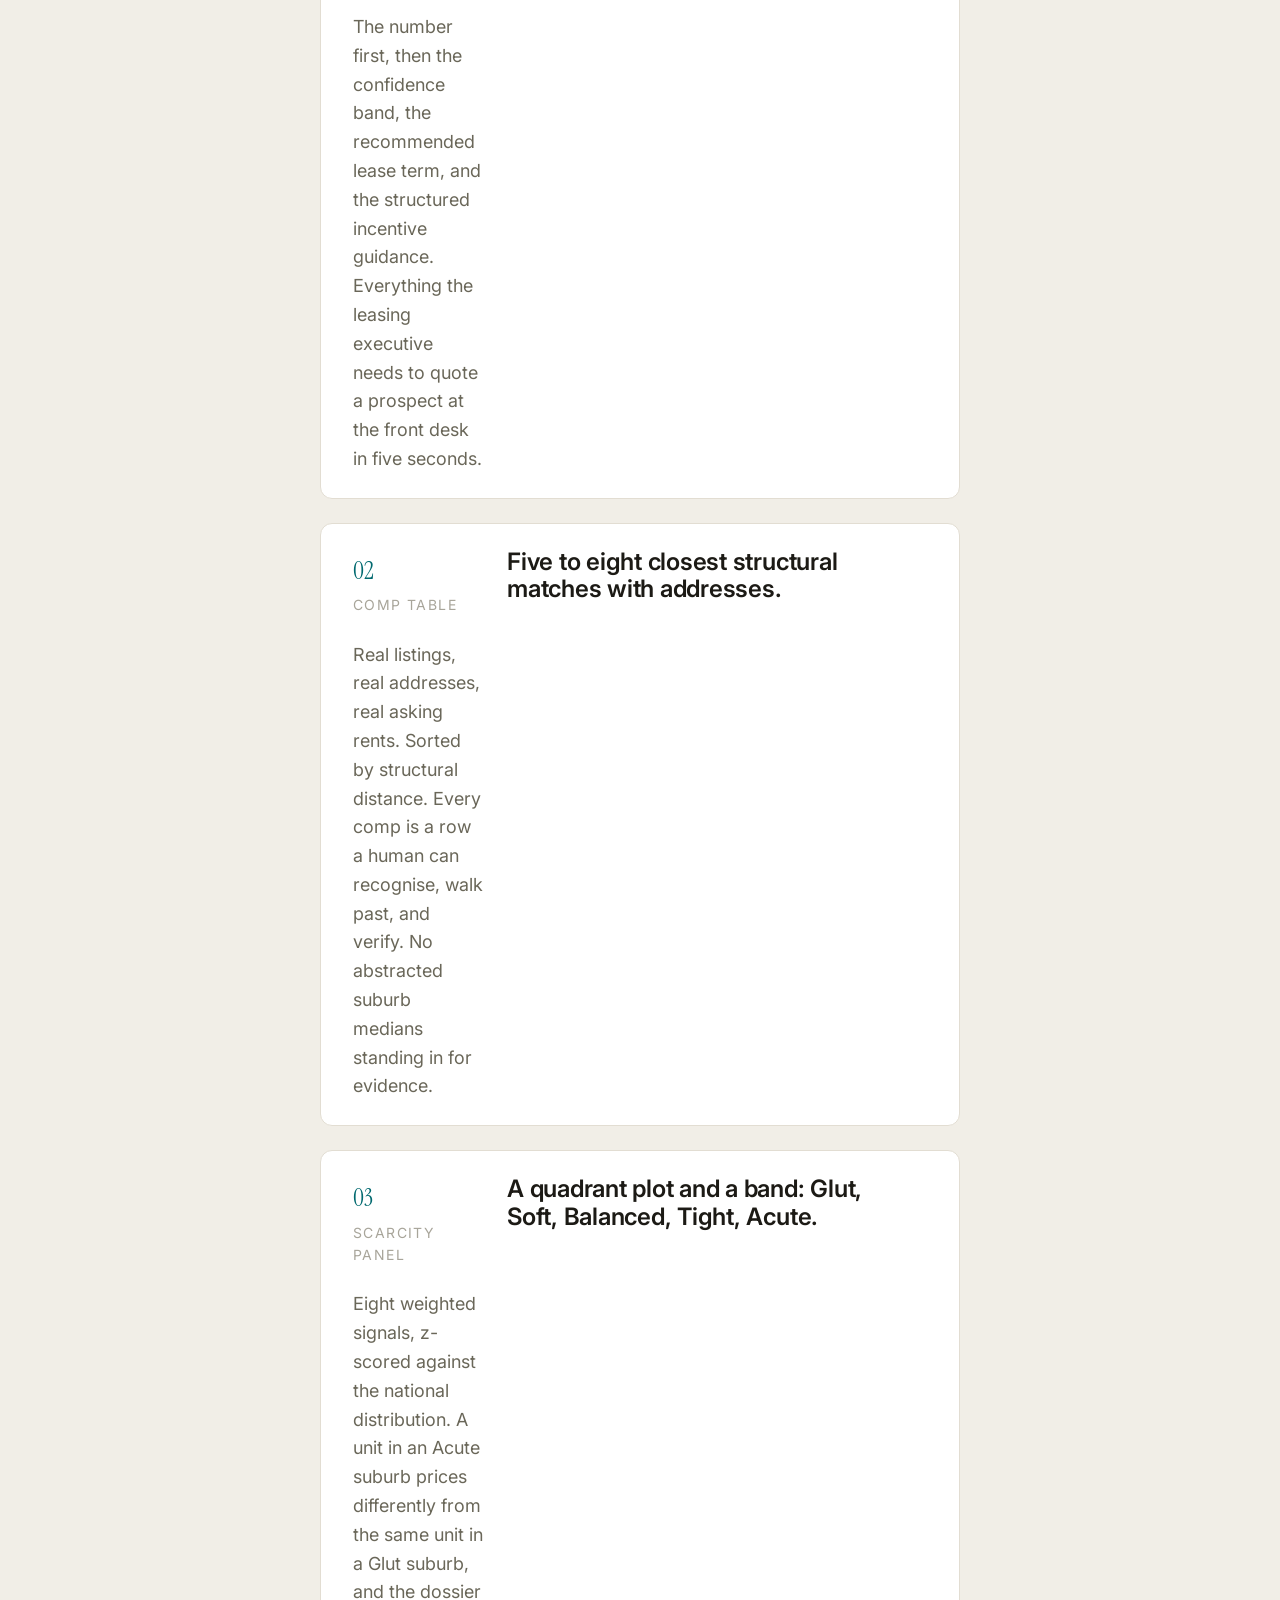
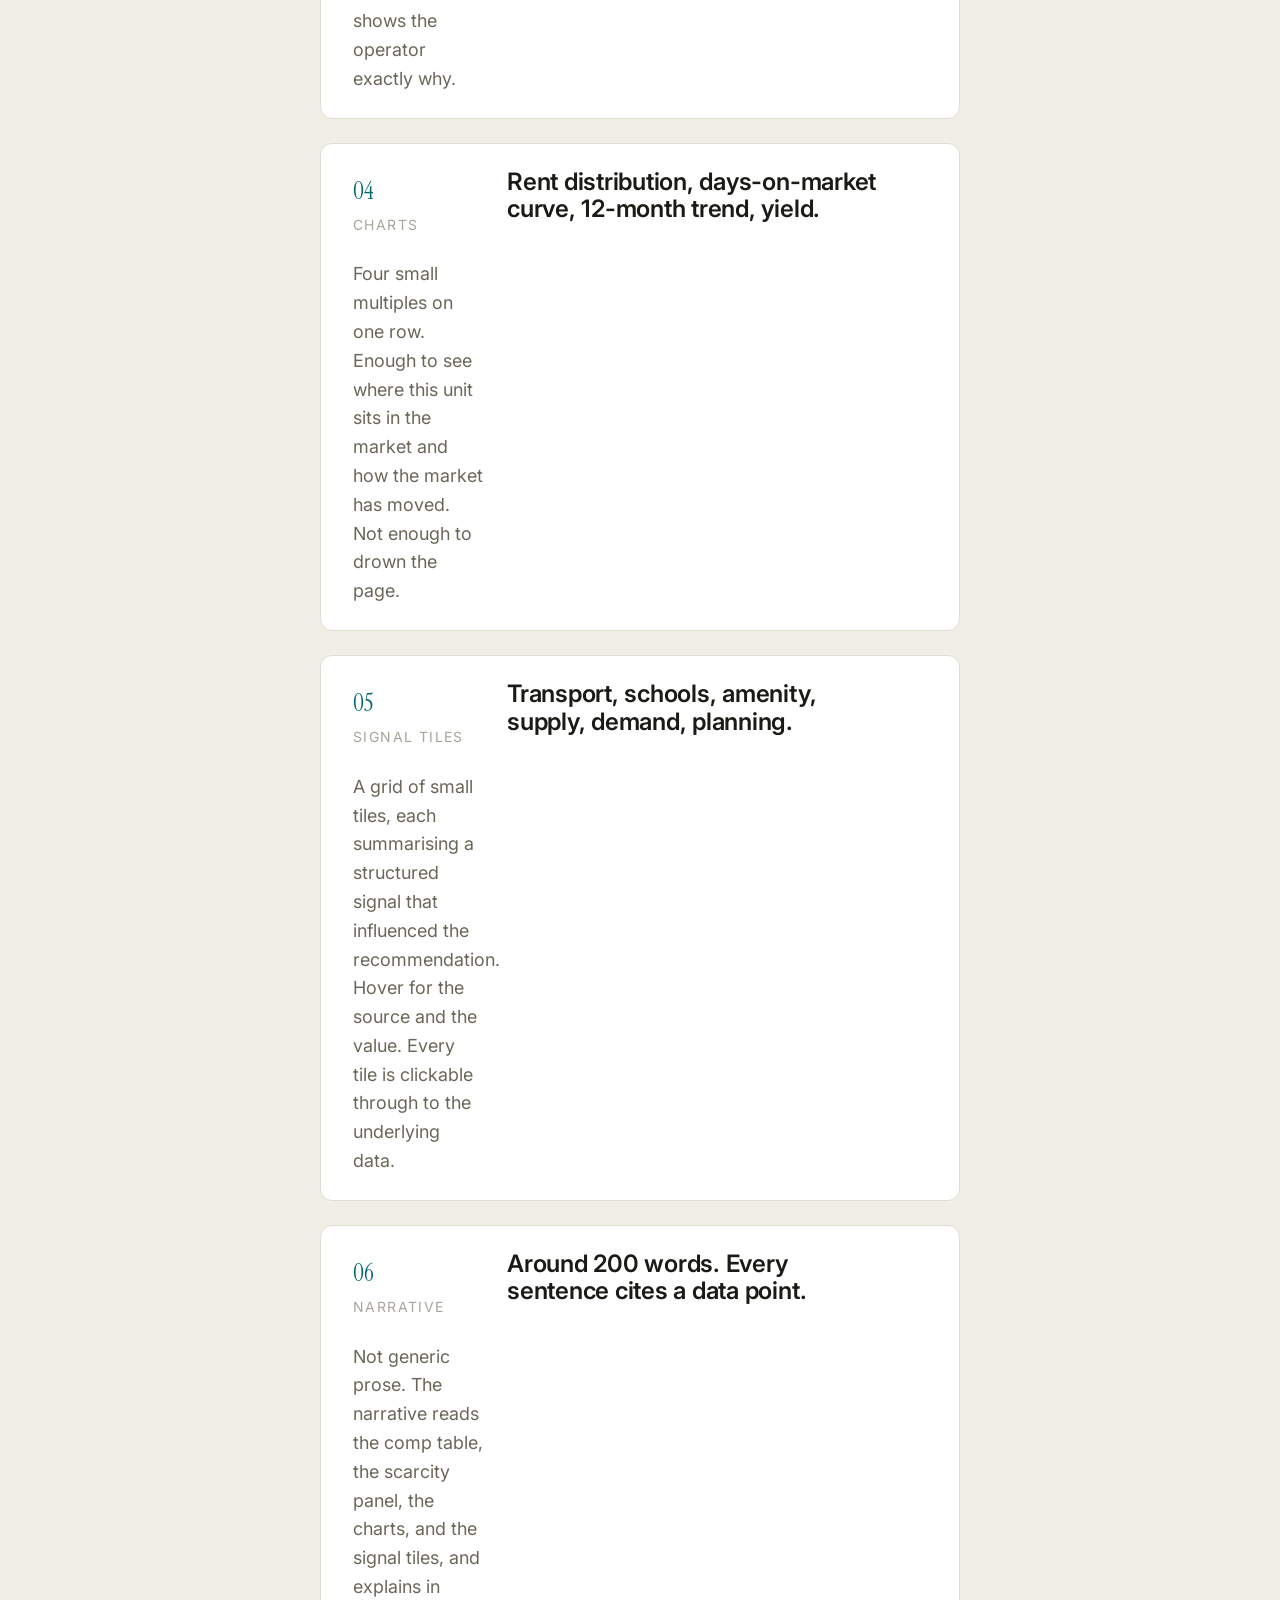
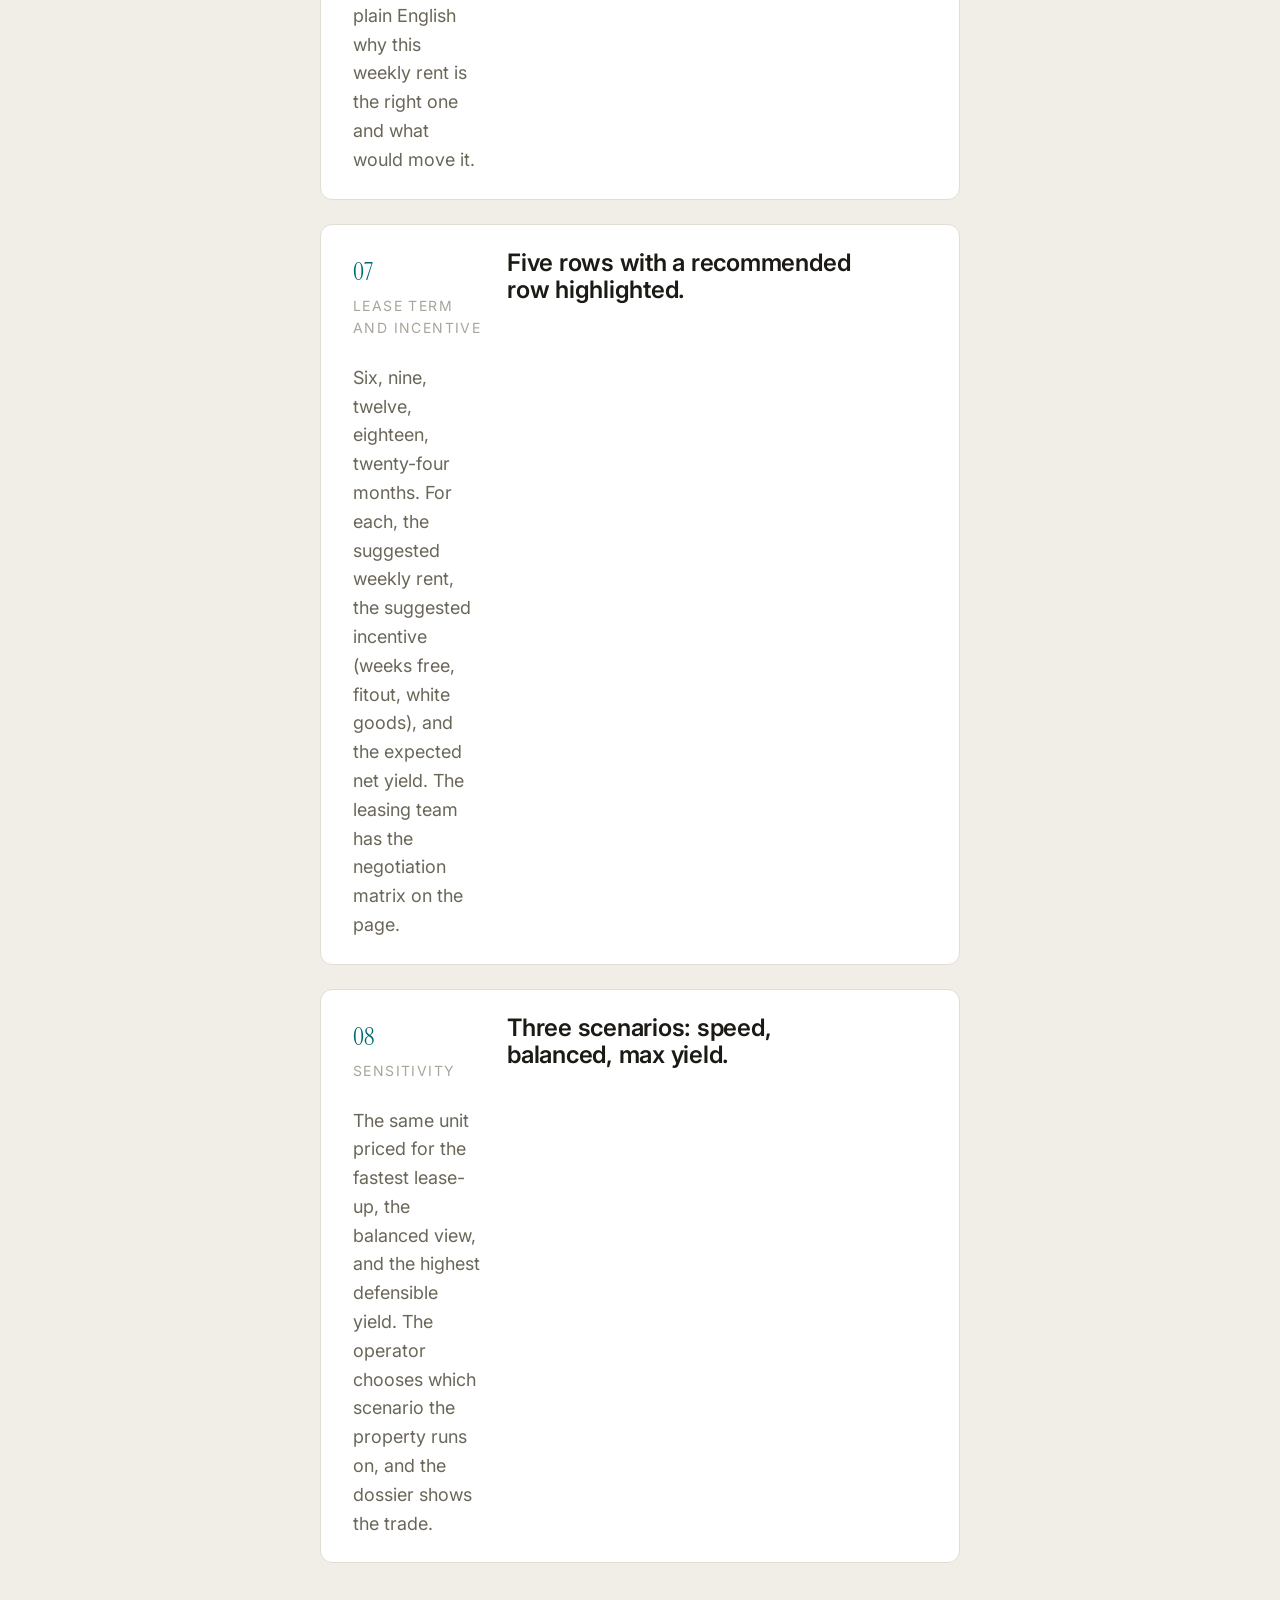
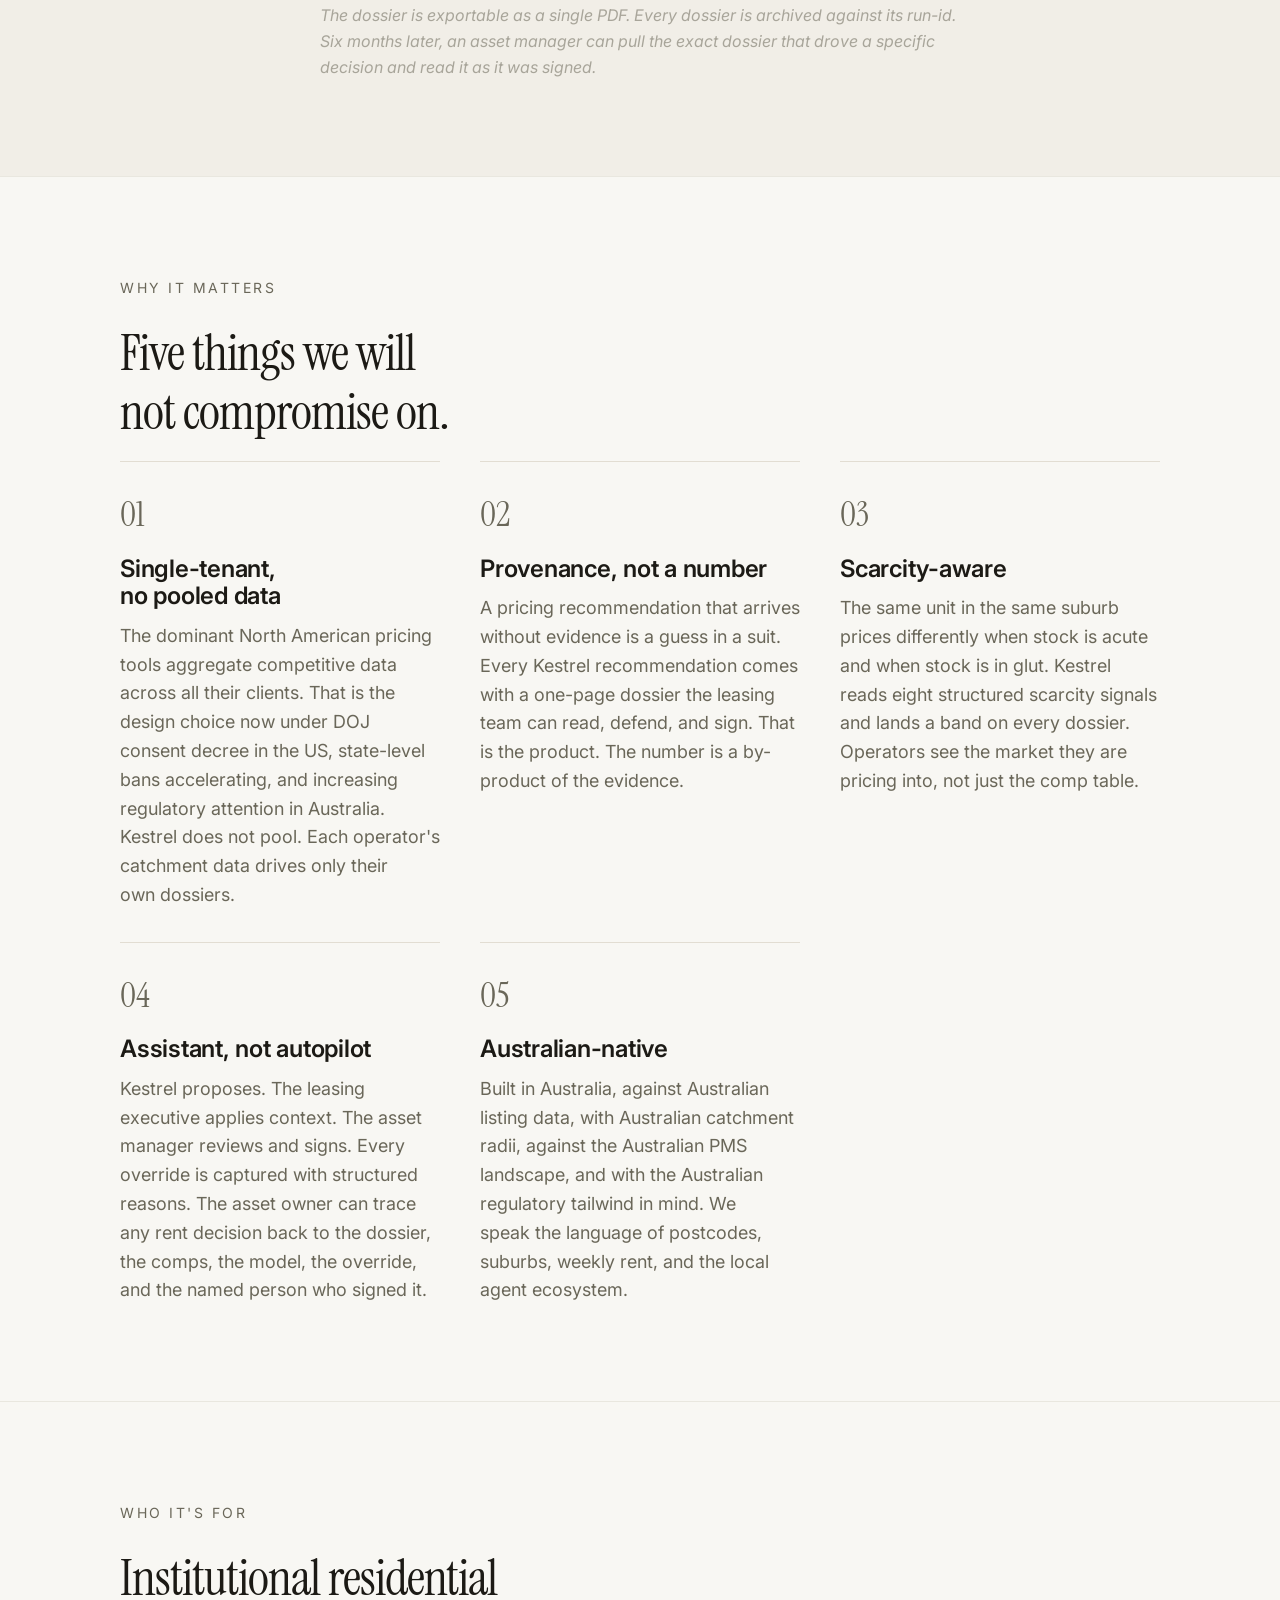
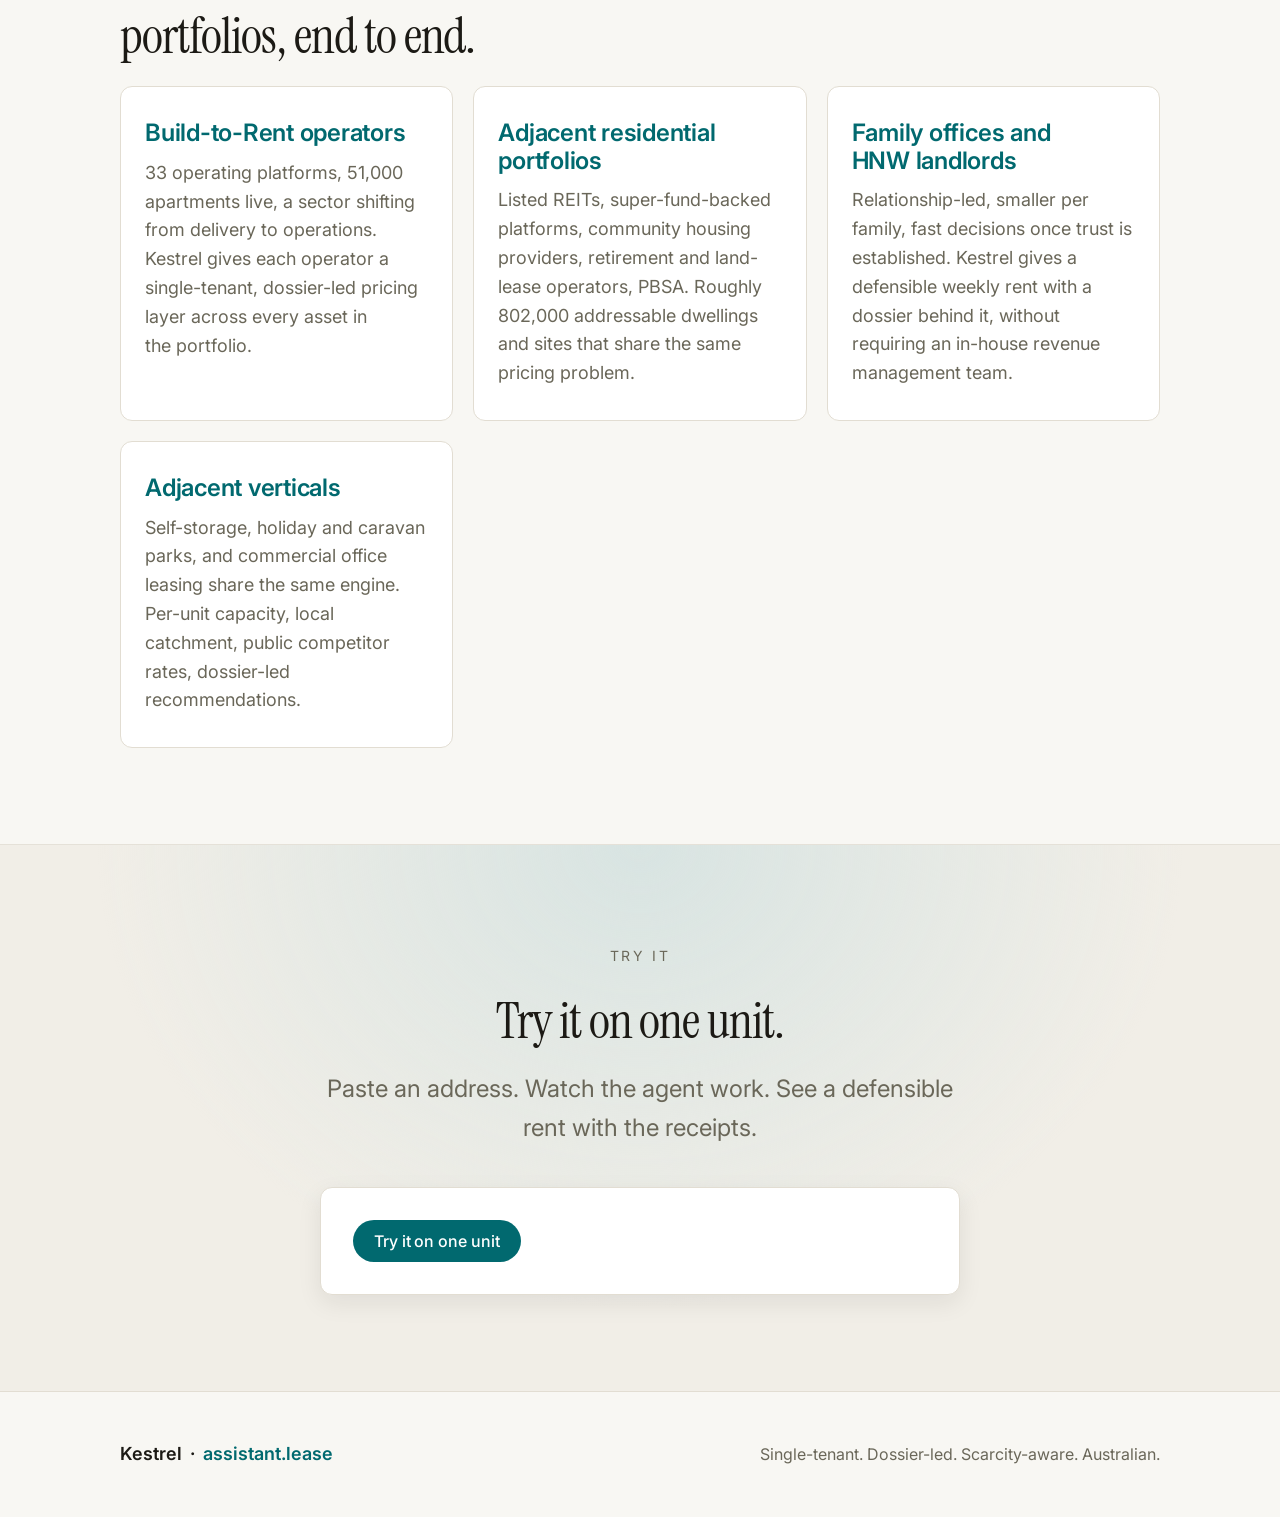
==== commit 11ba34c7: "marketing: replace demo walkthrough with /try CTA, remove naming" ====
--- a/index.html
+++ b/index.html
@@ -55,7 +55,7 @@
             data-theme-toggle
             aria-label="Switch to dark mode"
           ></button>
-          <a class="btn btn-primary" href="#contact">Book a demo</a>
+          <a class="btn btn-primary" href="/try">Try it on one unit</a>
         </div>
       </div>
     </header>
@@ -76,7 +76,7 @@
             a named human. Single-tenant by design.
           </p>
           <div class="hero-cta">
-            <a class="btn btn-primary" href="#contact">Book a demo</a>
+            <a class="btn btn-primary" href="/try">Try it on one unit</a>
             <a class="btn btn-ghost" href="#dossier">See a dossier</a>
           </div>
 
@@ -419,22 +419,13 @@
       <!-- CONTACT -->
       <section id="contact" class="section section-contact">
         <div class="container narrow">
-          <p class="eyebrow">Book a demo</p>
-          <h2 class="section-title">A 60-minute walkthrough.</h2>
+          <p class="eyebrow">Try it</p>
+          <h2 class="section-title">Try it on one unit.</h2>
           <p class="section-lede">
-            Two personas, three live screens. The leasing executive's enquiry-time view. The
-            asset manager's weekly review queue. A signed dossier. Then 48 minutes of your
-            hardest questions.
+            Paste an address. Watch the agent work. See a defensible rent with the receipts.
           </p>
           <div class="contact-card">
-            <div>
-              <p class="contact-label">Direct</p>
-              <p class="contact-value">
-                <a href="mailto:imc@oceanmachine.ai">imc@oceanmachine.ai</a>
-              </p>
-              <p class="contact-name">Ian McDonald, Ocean Machine</p>
-            </div>
-            <a class="btn btn-primary" href="mailto:imc@oceanmachine.ai?subject=Kestrel%20demo%20request">Request a demo</a>
+            <a class="btn btn-primary" href="/try">Try it on one unit</a>
           </div>
         </div>
       </section>
@@ -443,7 +434,7 @@
     <footer class="site-footer">
       <div class="container footer-inner">
         <p class="footer-brand">
-          Kestrel &nbsp;&middot;&nbsp; <a href="https://assistant.lease">assistant.lease</a> &nbsp;&middot;&nbsp; Built by Ocean Machine
+          Kestrel &nbsp;&middot;&nbsp; <a href="https://assistant.lease">assistant.lease</a>
         </p>
         <p class="footer-meta">
           Single-tenant. Dossier-led. Scarcity-aware. Australian.
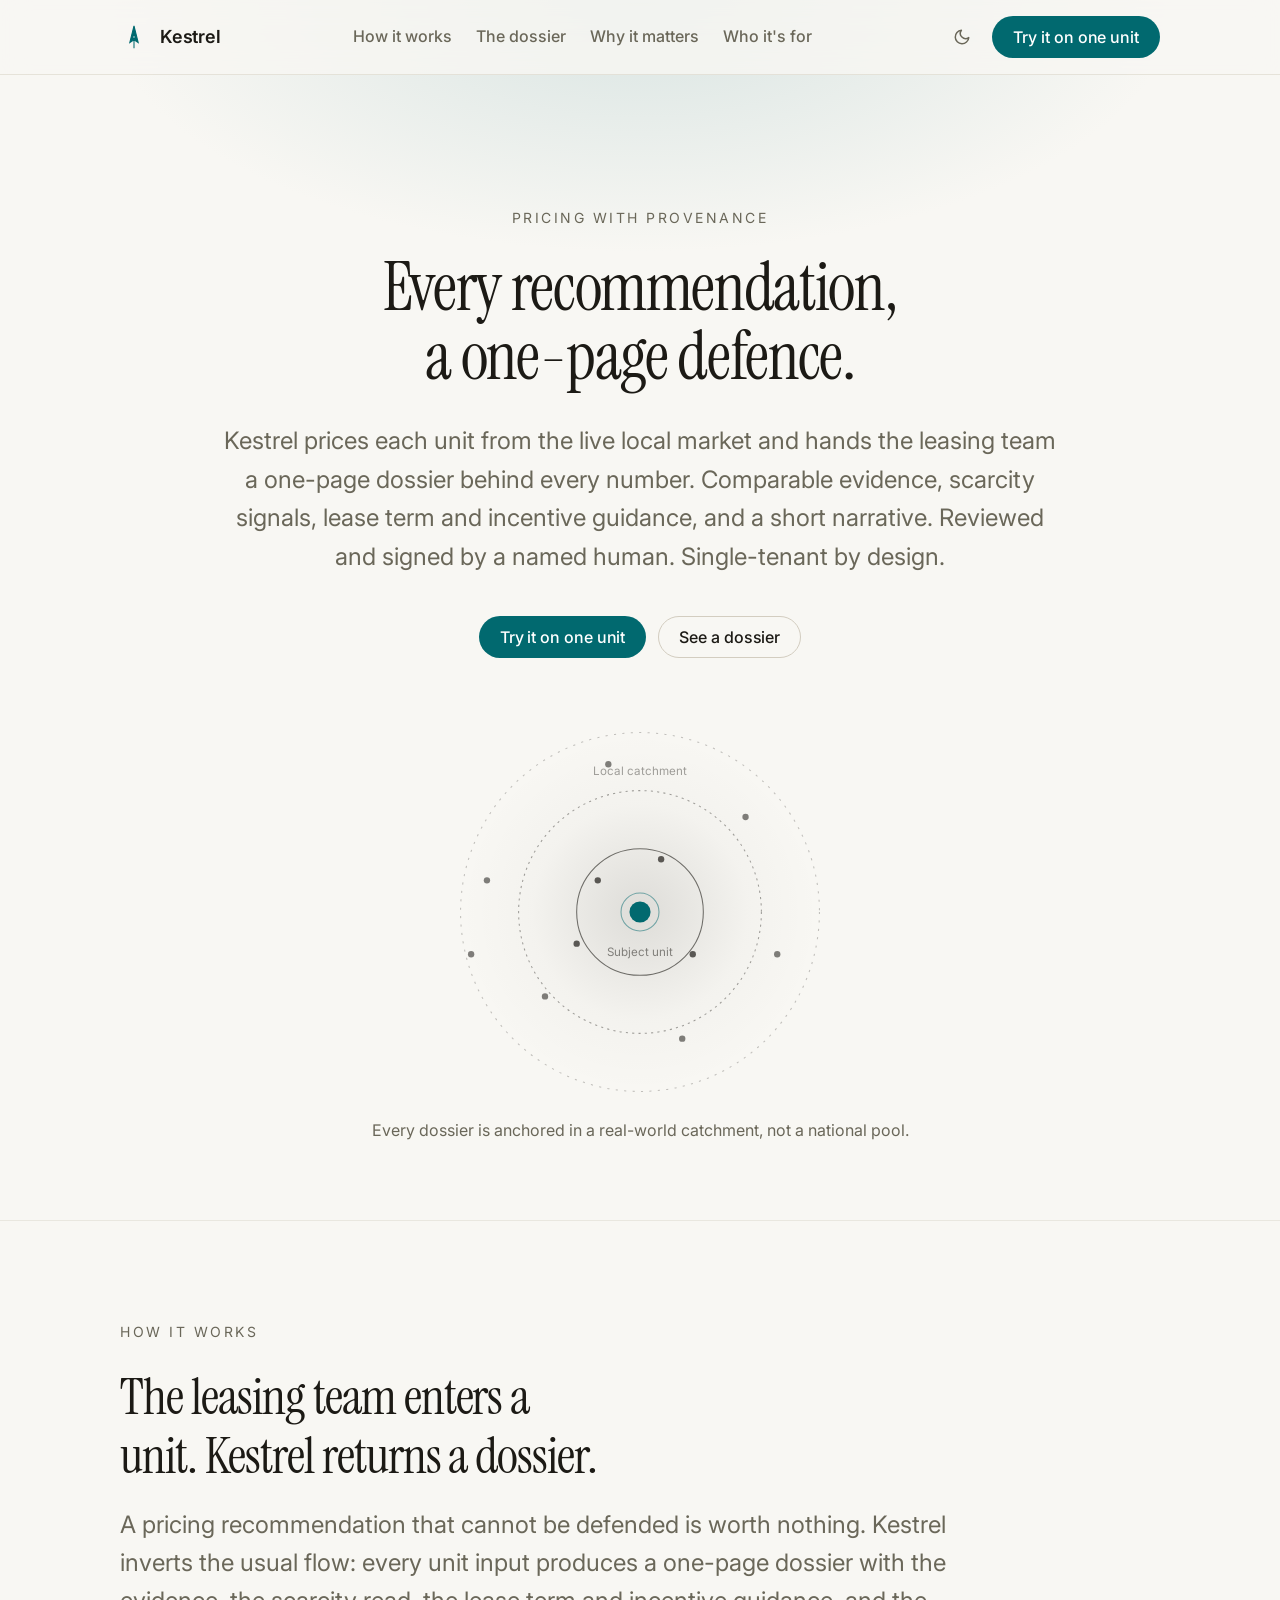
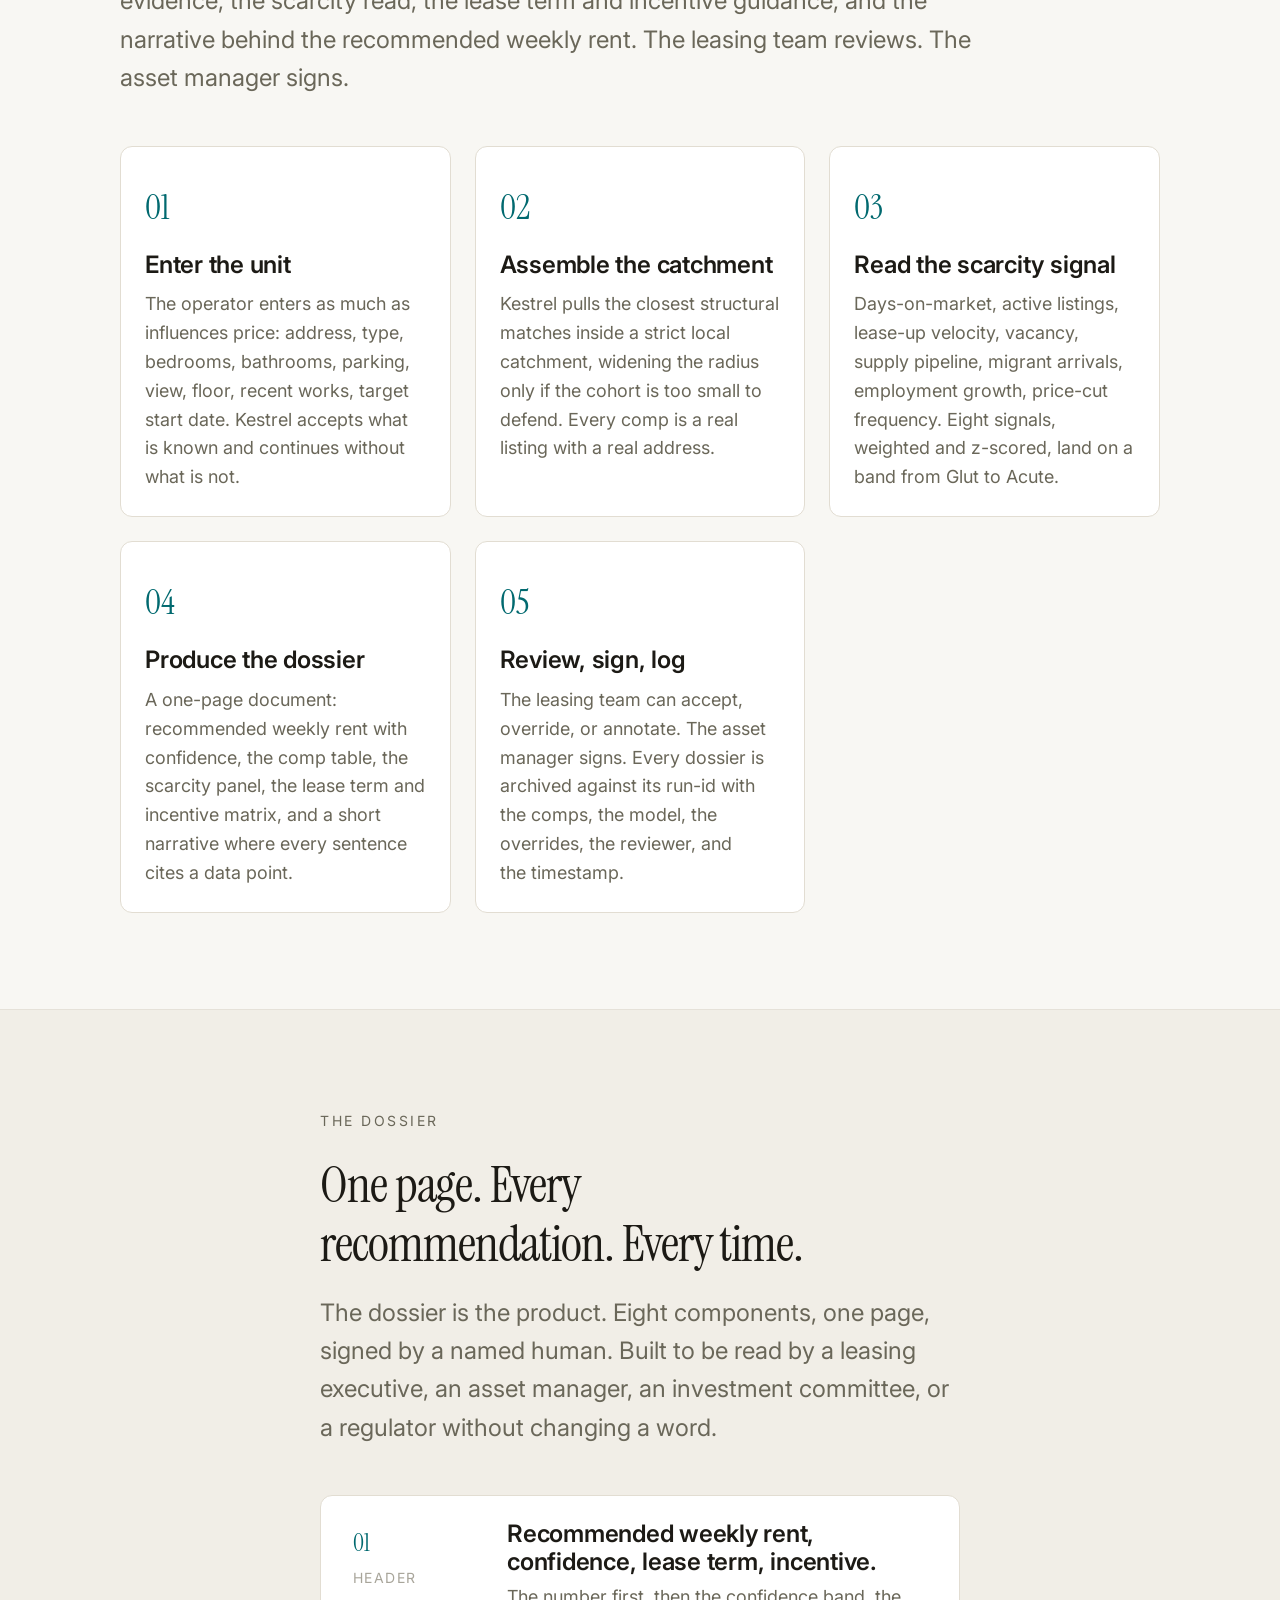
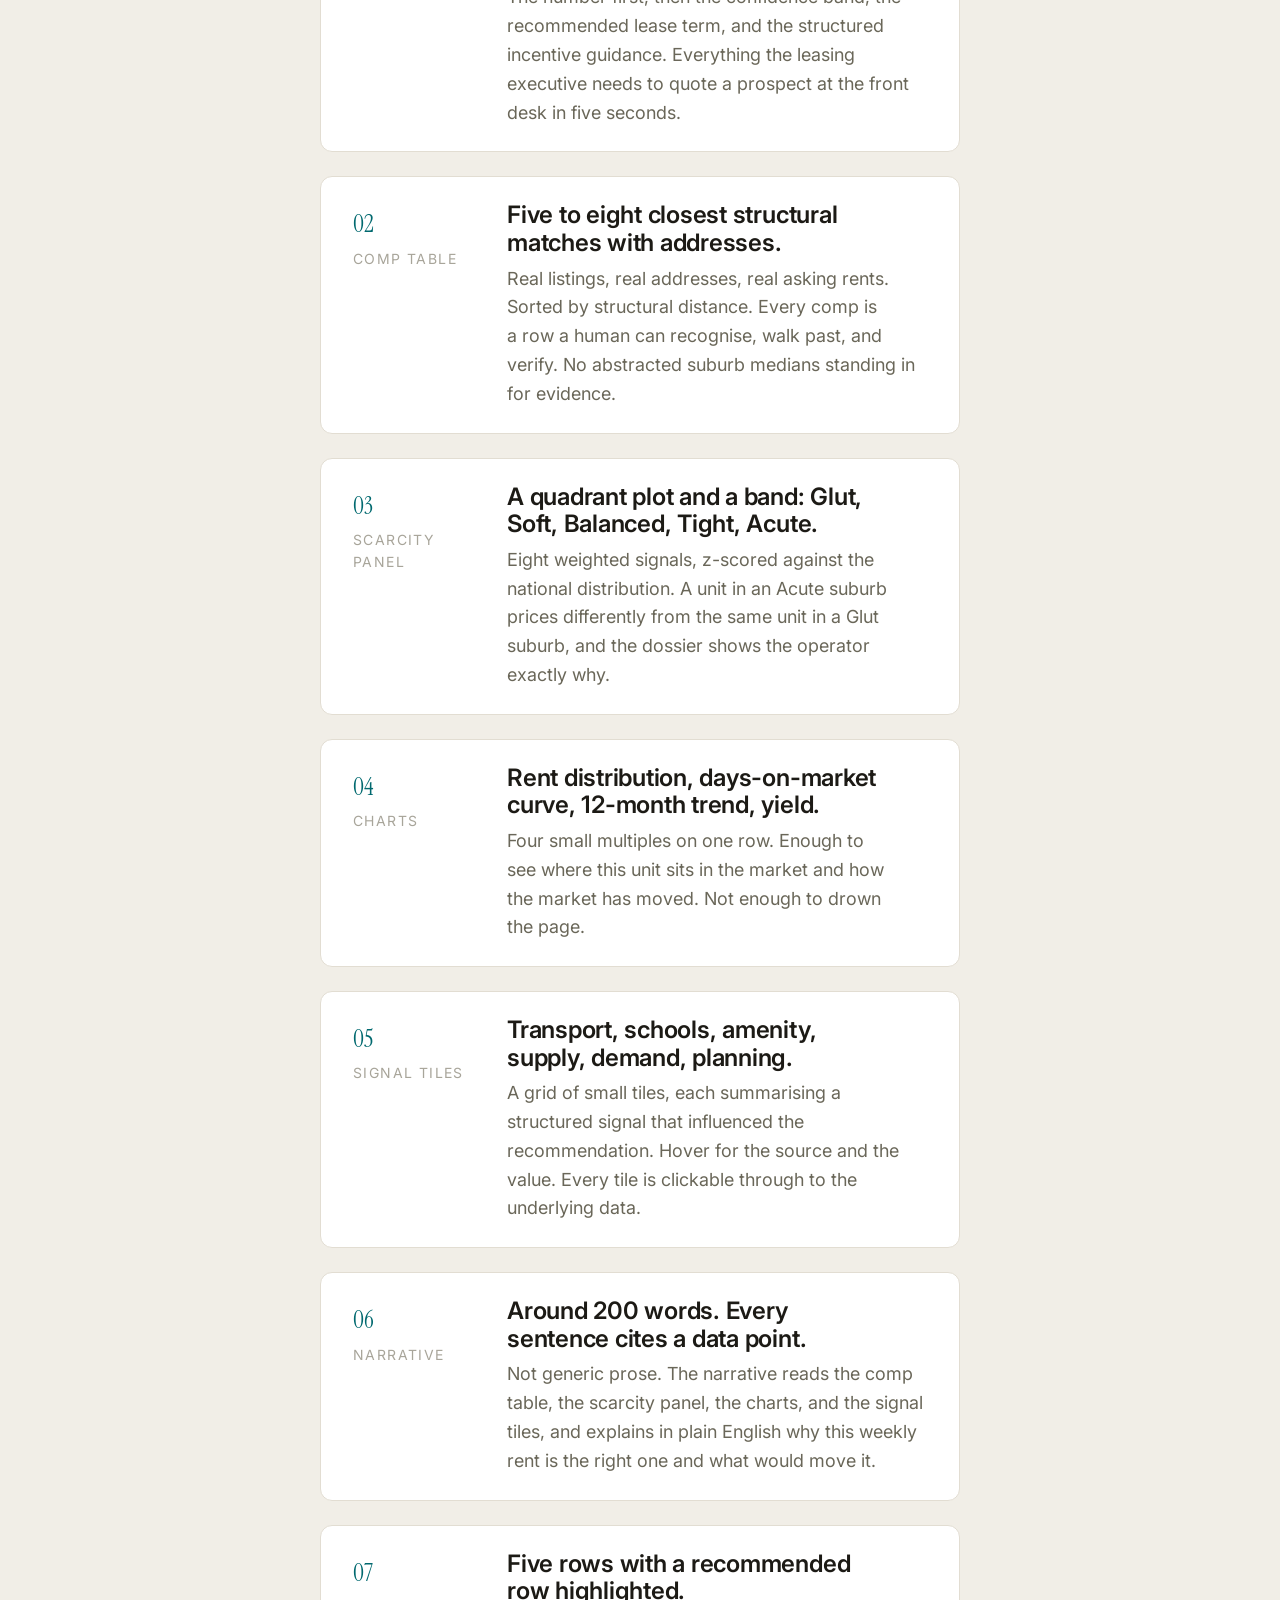
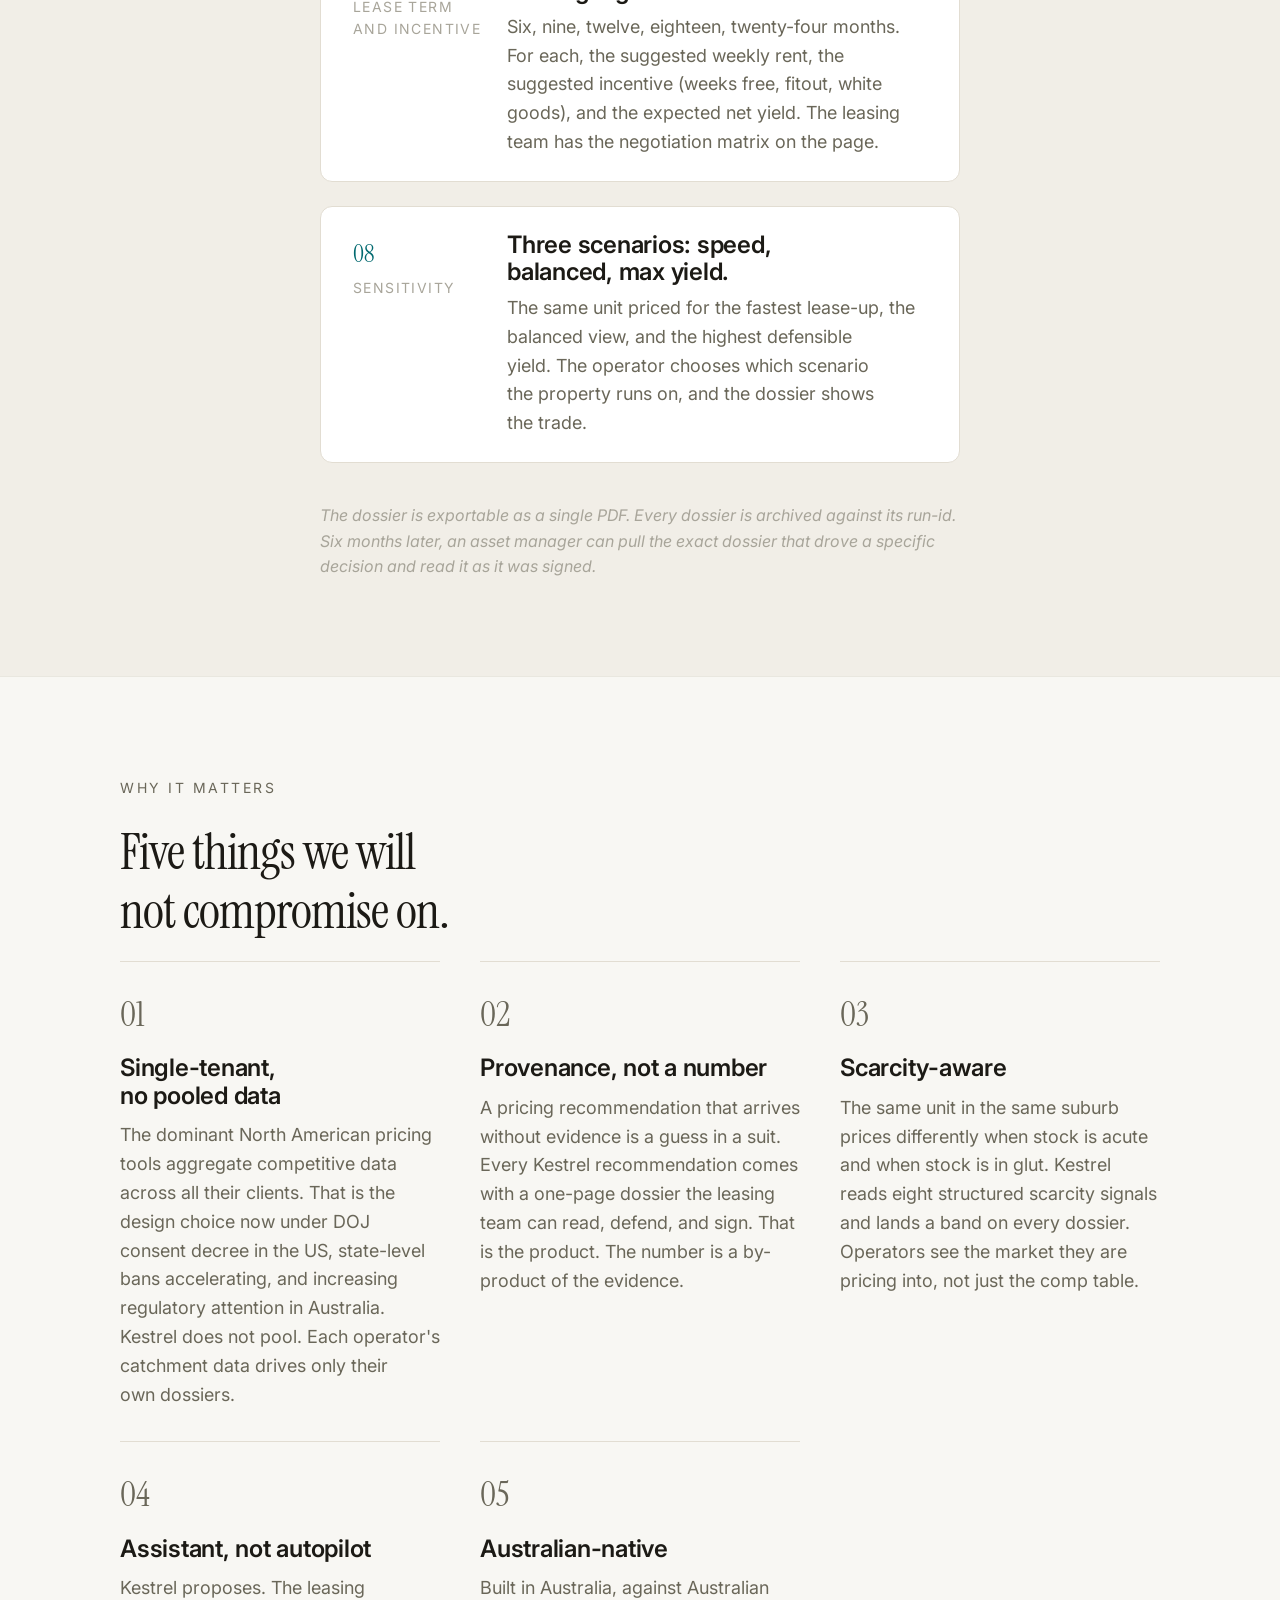
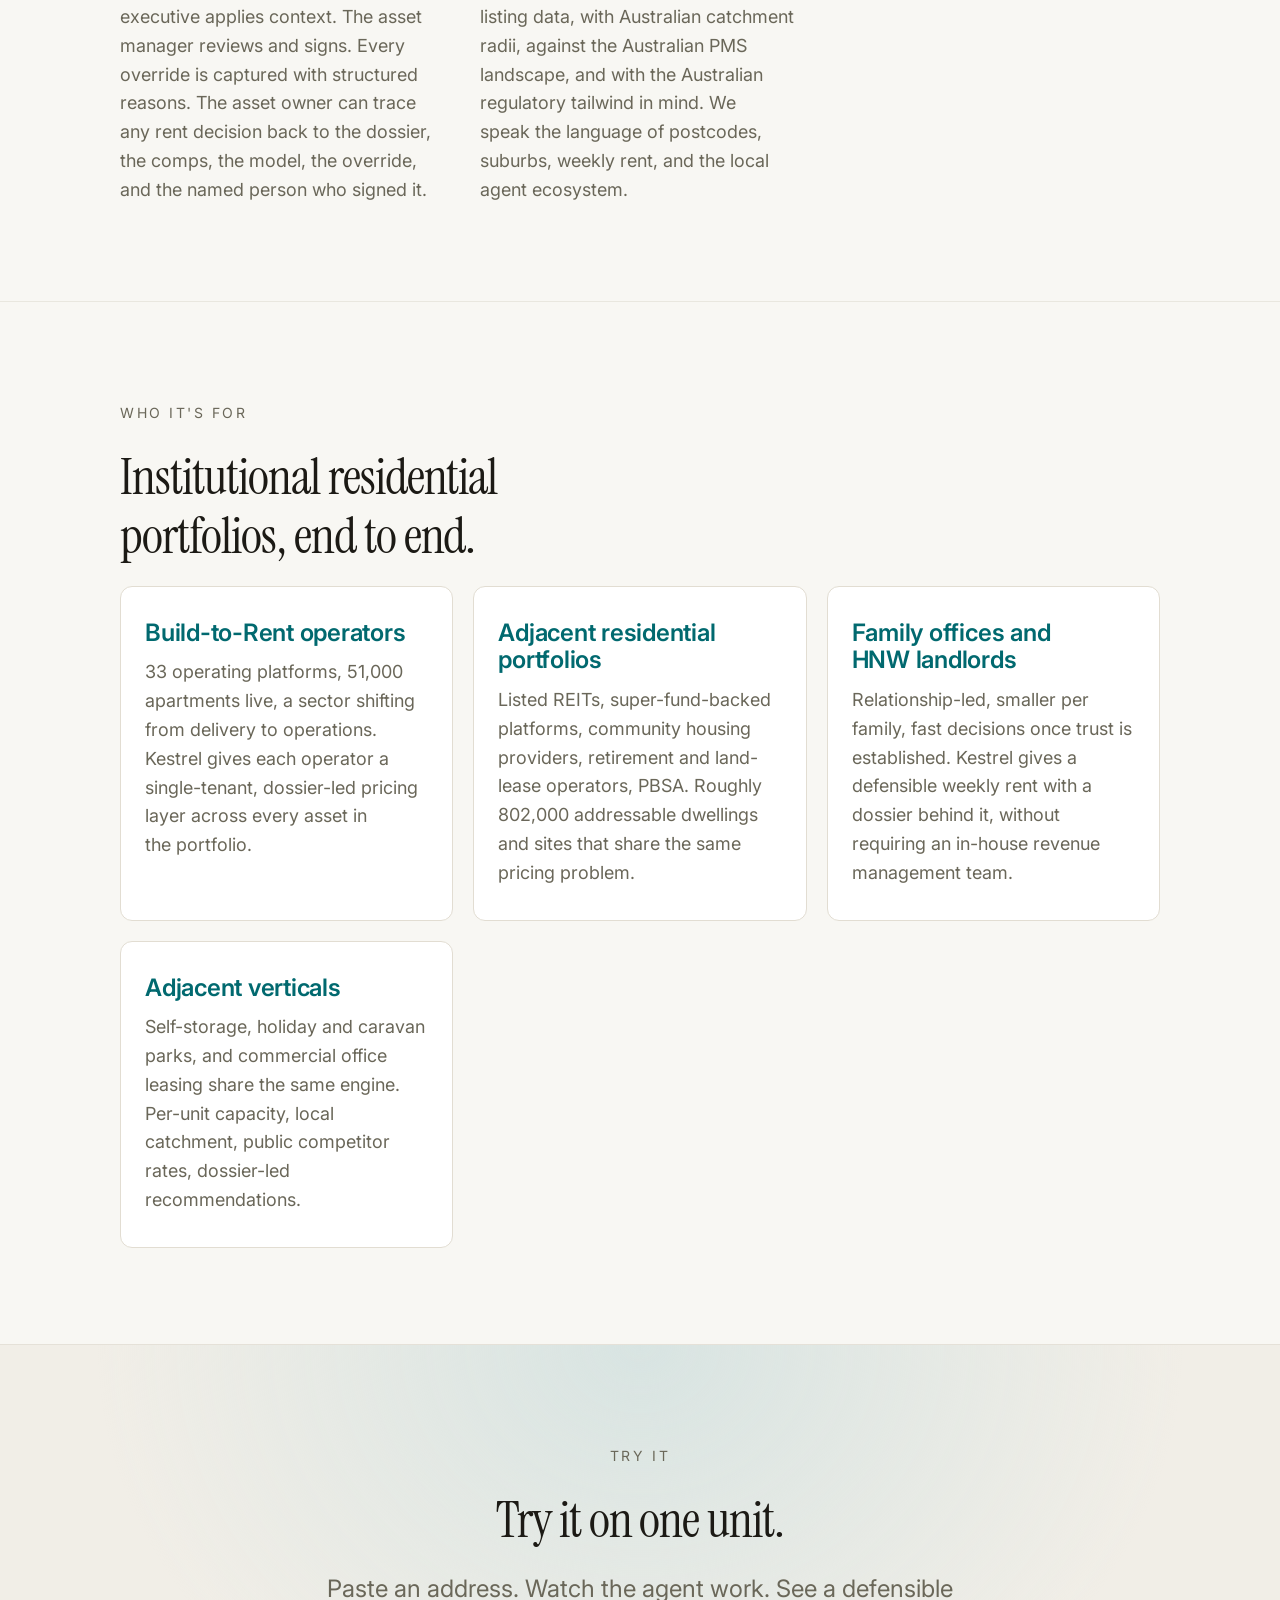
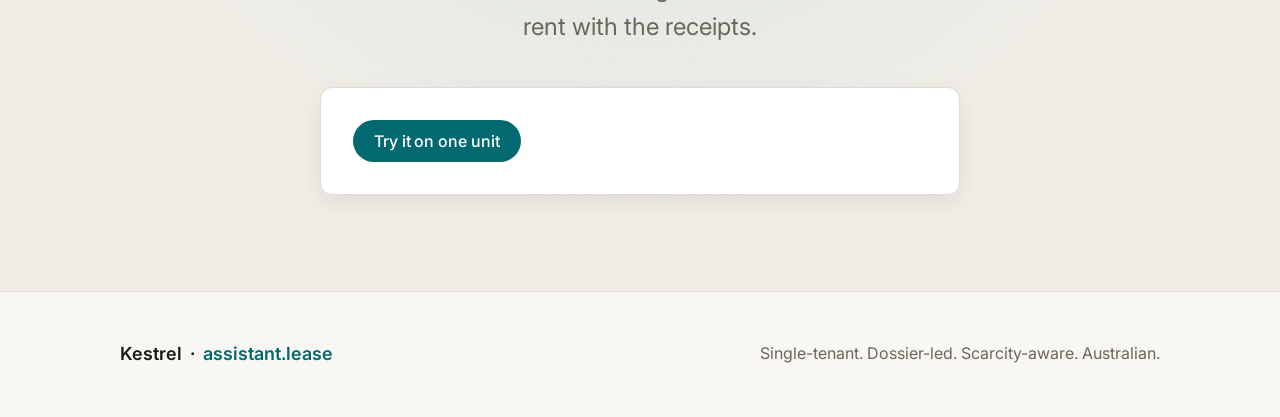
==== commit b97b1271: "brand: replace bird-mark with compass needle (surveyor mark)" ====
--- a/index.html
+++ b/index.html
@@ -32,13 +32,13 @@
             class="brand-mark"
             width="28"
             height="28"
-            viewBox="0 0 28 28"
+            viewBox="0 0 80 80"
             fill="none"
             aria-hidden="true"
           >
-            <!-- Kestrel hovering silhouette -->
-            <path d="M14 5 C11.7 7 10.3 9 9.9 11 L4 9.5 L9.7 13 C9.8 13.8 10 14.6 10.4 15.3 L7.5 19.5 L11.4 16.8 C12.2 17.7 13.2 18.3 14 18.5 L14 22 L15 18.5 C15.8 18.3 16.8 17.7 17.6 16.8 L21.5 19.5 L18.6 15.3 C19 14.6 19.2 13.8 19.3 13 L25 9.5 L19.1 11 C18.7 9 17.3 7 15 5 Z" fill="currentColor" />
-            <circle cx="14.5" cy="8.5" r="0.85" fill="var(--color-surface,#f8f7f3)" />
+            <!-- Kestrel compass mark: surveyor needle pointing north -->
+            <path d="M40 8 L52 56 L40 48 L28 56 Z M40 8 L40 72" stroke="currentColor" stroke-width="3" fill="currentColor" stroke-linejoin="miter" />
+            <circle cx="40" cy="40" r="3" fill="var(--color-surface,#f8f7f3)" stroke="currentColor" stroke-width="2" />
           </svg>
           <span class="brand-text">Kestrel</span>
         </a>
--- a/styles.css
+++ b/styles.css
@@ -420,17 +420,29 @@
   padding: var(--space-6) var(--space-8);
   display: grid;
   grid-template-columns: 130px 1fr;
-  gap: var(--space-6);
+  grid-template-rows: auto auto;
+  column-gap: var(--space-6);
+  row-gap: var(--space-2);
   align-items: start;
 }
 .t-card:hover {
   border-color: var(--color-primary);
 }
 .t-meta {
+  grid-column: 1;
+  grid-row: 1 / span 2;
   display: flex;
   flex-direction: column;
   gap: var(--space-1);
   padding-top: var(--space-1);
+}
+.t-card h3 {
+  grid-column: 2;
+  grid-row: 1;
+}
+.t-card p {
+  grid-column: 2;
+  grid-row: 2;
 }
 .t-day {
   font-family: var(--font-display);
@@ -445,7 +457,7 @@
 }
 .t-card h3 {
   font-size: var(--text-lg);
-  margin-bottom: var(--space-2);
+  margin-bottom: 0;
 }
 .t-card p {
   font-size: var(--text-base);
@@ -460,12 +472,23 @@
 @media (max-width: 640px) {
   .t-card {
     grid-template-columns: 1fr;
+    grid-template-rows: auto auto auto;
     padding: var(--space-5);
   }
   .t-meta {
+    grid-column: 1;
+    grid-row: 1;
     flex-direction: row;
     align-items: baseline;
     gap: var(--space-3);
+  }
+  .t-card h3 {
+    grid-column: 1;
+    grid-row: 2;
+  }
+  .t-card p {
+    grid-column: 1;
+    grid-row: 3;
   }
 }
 
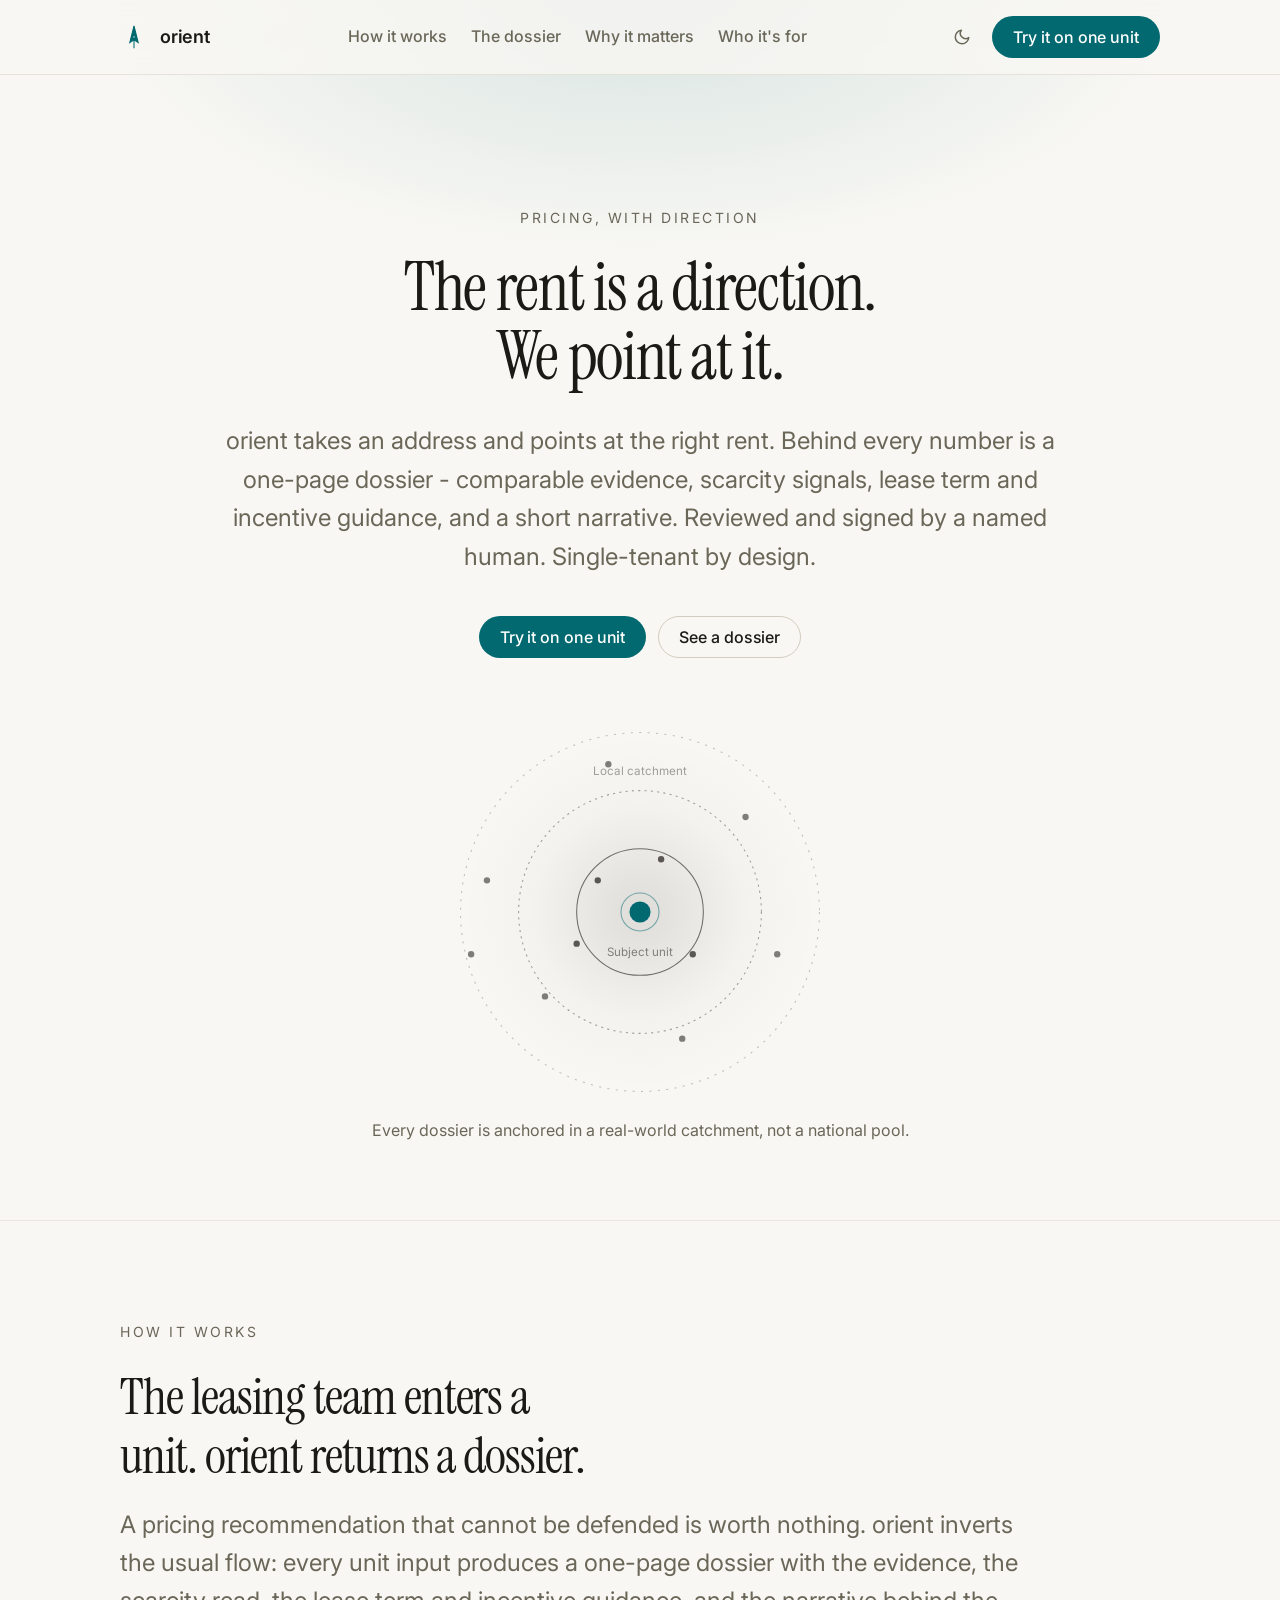
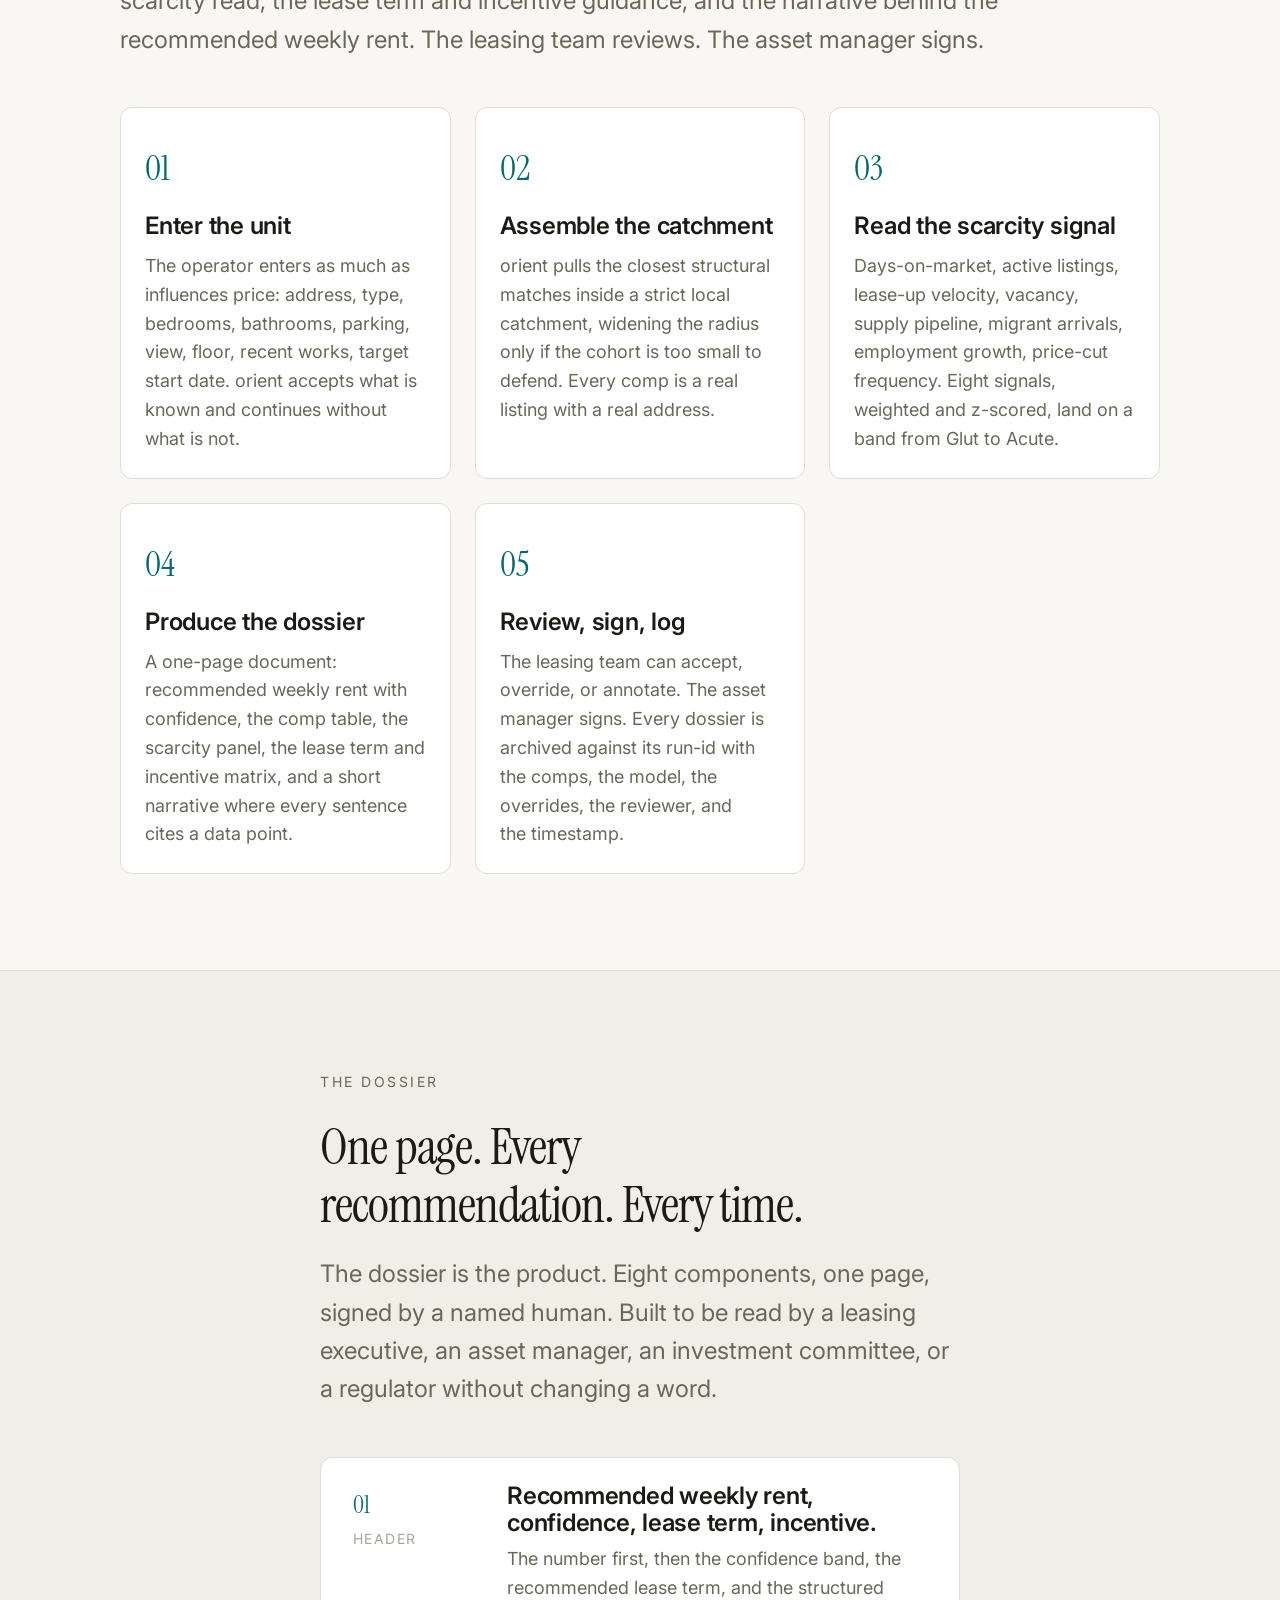
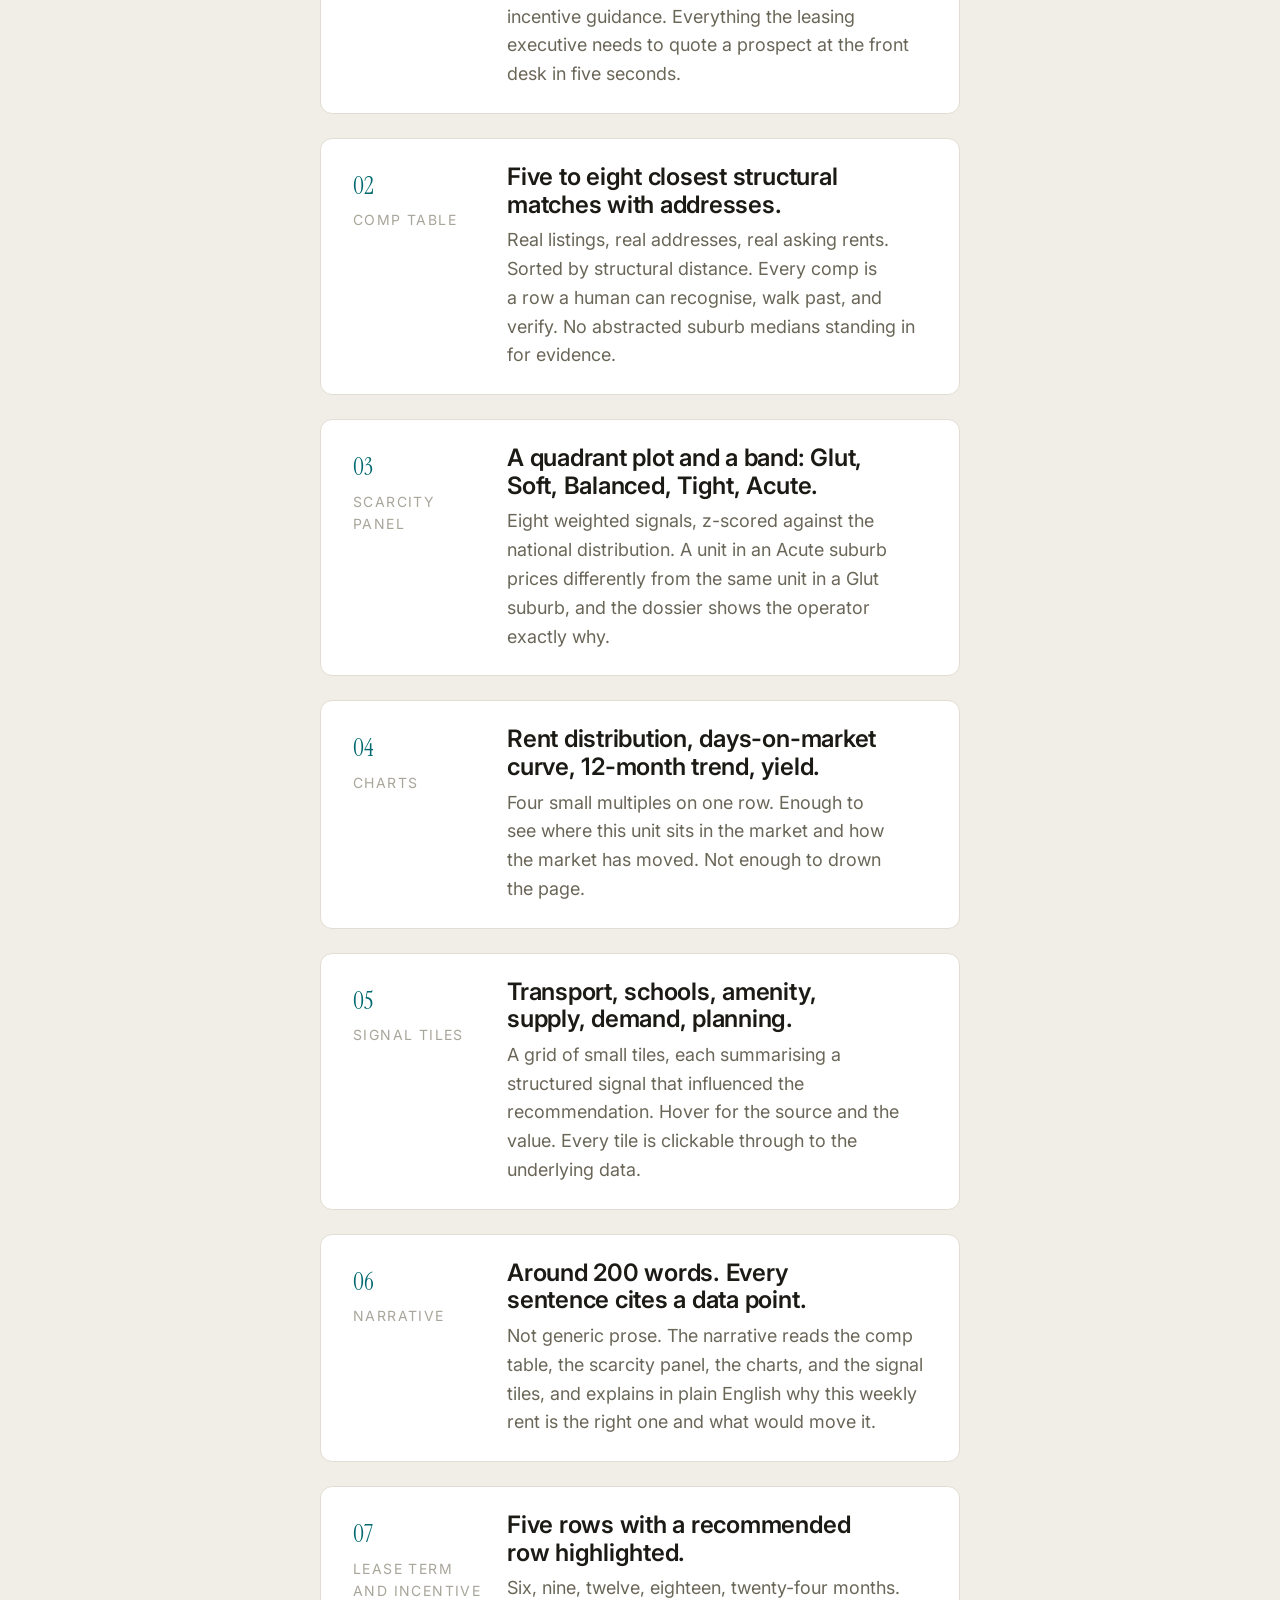
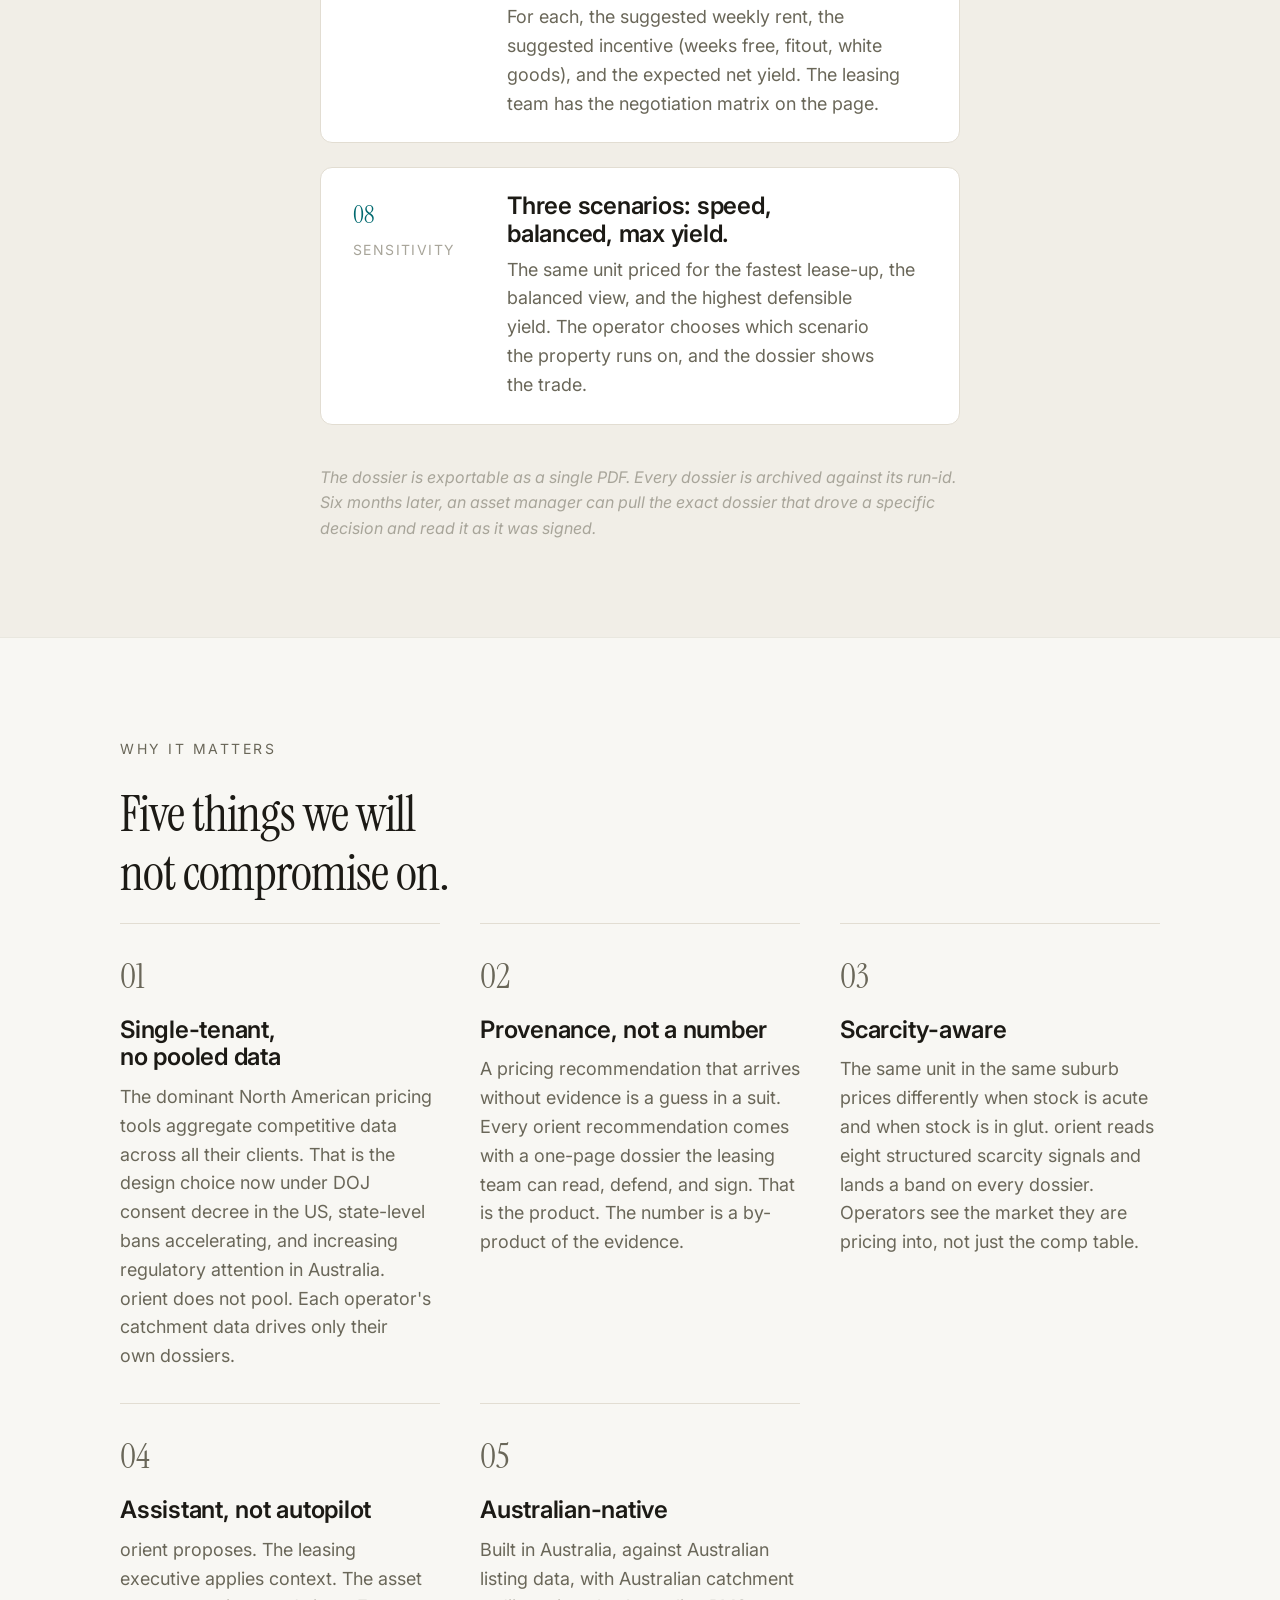
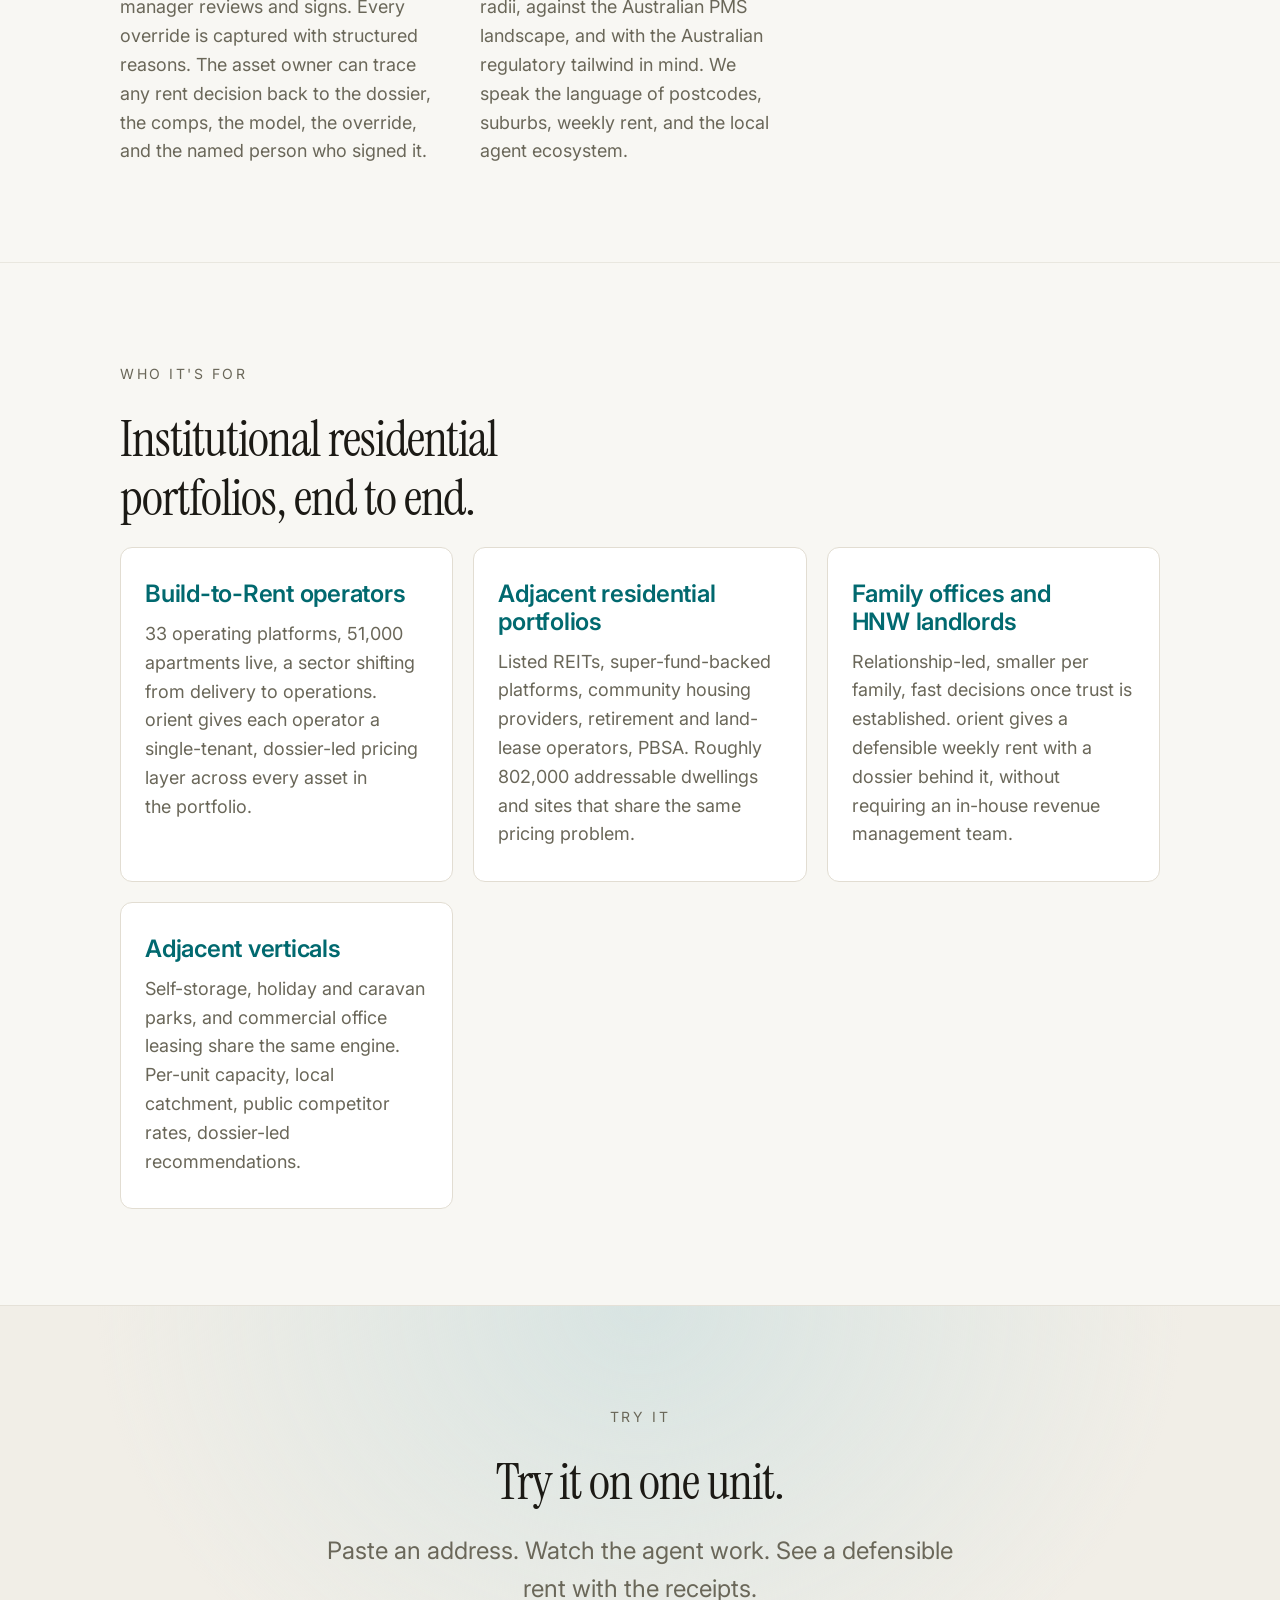
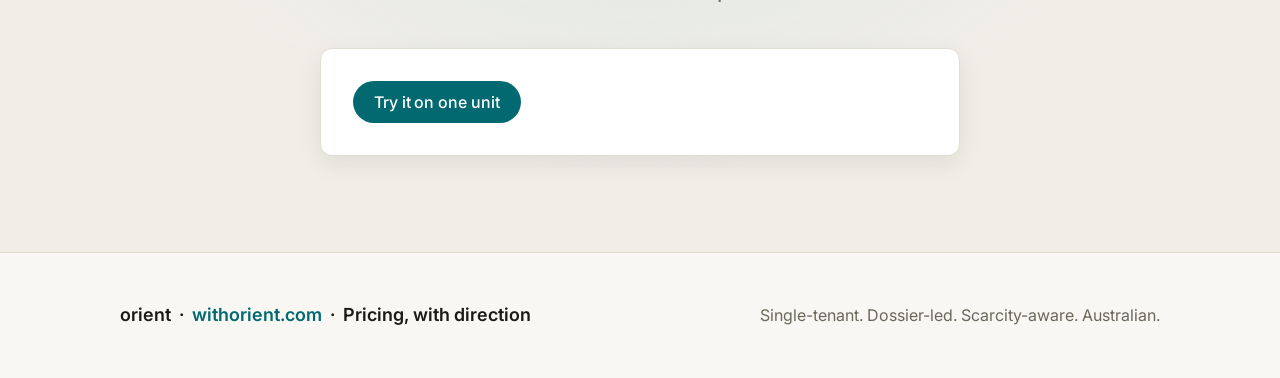
==== commit adf69627: "rebrand: Kestrel -> orient, new hero tagline, withorient.com canonical" ====
--- a/index.html
+++ b/index.html
@@ -3,15 +3,15 @@
   <head>
     <meta charset="UTF-8" />
     <meta name="viewport" content="width=device-width, initial-scale=1.0" />
-    <title>Kestrel - pricing with provenance for the leasing team</title>
+    <title>orient - the rent is a direction. we point at it.</title>
     <meta
       name="description"
-      content="Kestrel prices every unit with a one-page dossier behind every recommendation. Single-tenant, catchment-bounded, audit-ready. Built for Australian institutional residential operators."
+      content="orient takes an address and points at the right rent, with a one-page dossier behind every recommendation. Single-tenant, catchment-bounded, audit-ready. Built for Australian institutional residential operators."
     />
-    <meta property="og:title" content="Kestrel" />
+    <meta property="og:title" content="orient" />
     <meta
       property="og:description"
-      content="Pricing with provenance. Every recommendation has a one-page defence. Built for Australian institutional leasing teams."
+      content="The rent is a direction. We point at it. Every recommendation has a one-page defence. Built for Australian institutional leasing teams."
     />
     <meta name="theme-color" content="#01696F" />
     <link rel="icon" type="image/svg+xml" href="favicon.svg" />
@@ -27,7 +27,7 @@
     <!-- HEADER -->
     <header class="site-header" role="banner">
       <div class="container header-inner">
-        <a href="#top" class="brand" aria-label="Kestrel home">
+        <a href="#top" class="brand" aria-label="orient home">
           <svg
             class="brand-mark"
             width="28"
@@ -36,11 +36,11 @@
             fill="none"
             aria-hidden="true"
           >
-            <!-- Kestrel compass mark: surveyor needle pointing north -->
+            <!-- orient compass mark: surveyor needle pointing north -->
             <path d="M40 8 L52 56 L40 48 L28 56 Z M40 8 L40 72" stroke="currentColor" stroke-width="3" fill="currentColor" stroke-linejoin="miter" />
             <circle cx="40" cy="40" r="3" fill="var(--color-surface,#f8f7f3)" stroke="currentColor" stroke-width="2" />
           </svg>
-          <span class="brand-text">Kestrel</span>
+          <span class="brand-text">orient</span>
         </a>
         <nav class="primary-nav" aria-label="Primary">
           <a href="#how">How it works</a>
@@ -64,16 +64,16 @@
       <!-- HERO -->
       <section class="hero">
         <div class="container hero-inner">
-          <p class="eyebrow">Pricing with provenance</p>
+          <p class="eyebrow">Pricing, with direction</p>
           <h1 class="hero-title">
-            Every recommendation,<br />
-            a one-page defence.
+            The rent is a direction.<br />
+            We point at it.
           </h1>
           <p class="hero-sub">
-            Kestrel prices each unit from the live local market and hands the leasing team
-            a one-page dossier behind every number. Comparable evidence, scarcity signals,
-            lease term and incentive guidance, and a short narrative. Reviewed and signed by
-            a named human. Single-tenant by design.
+            orient takes an address and points at the right rent. Behind every number is a
+            one-page dossier - comparable evidence, scarcity signals, lease term and incentive
+            guidance, and a short narrative. Reviewed and signed by a named human.
+            Single-tenant by design.
           </p>
           <div class="hero-cta">
             <a class="btn btn-primary" href="/try">Try it on one unit</a>
@@ -127,9 +127,9 @@
       <section id="how" class="section section-how">
         <div class="container">
           <p class="eyebrow">How it works</p>
-          <h2 class="section-title">The leasing team enters a unit. Kestrel returns a dossier.</h2>
+          <h2 class="section-title">The leasing team enters a unit. orient returns a dossier.</h2>
           <p class="section-lede">
-            A pricing recommendation that cannot be defended is worth nothing. Kestrel inverts
+            A pricing recommendation that cannot be defended is worth nothing. orient inverts
             the usual flow: every unit input produces a one-page dossier with the evidence,
             the scarcity read, the lease term and incentive guidance, and the narrative
             behind the recommended weekly rent. The leasing team reviews. The asset manager
@@ -142,7 +142,7 @@
               <h3>Enter the unit</h3>
               <p>
                 The operator enters as much as influences price: address, type, bedrooms,
-                bathrooms, parking, view, floor, recent works, target start date. Kestrel
+                bathrooms, parking, view, floor, recent works, target start date. orient
                 accepts what is known and continues without what is not.
               </p>
             </li>
@@ -150,7 +150,7 @@
               <div class="step-num" aria-hidden="true">02</div>
               <h3>Assemble the catchment</h3>
               <p>
-                Kestrel pulls the closest structural matches inside a strict local catchment,
+                orient pulls the closest structural matches inside a strict local catchment,
                 widening the radius only if the cohort is too small to defend. Every comp is
                 a real listing with a real address.
               </p>
@@ -325,7 +325,7 @@
                 The dominant North American pricing tools aggregate competitive data across
                 all their clients. That is the design choice now under DOJ consent decree in
                 the US, state-level bans accelerating, and increasing regulatory attention
-                in Australia. Kestrel does not pool. Each operator's catchment data drives
+                in Australia. orient does not pool. Each operator's catchment data drives
                 only their own dossiers.
               </p>
             </article>
@@ -334,7 +334,7 @@
               <h3>Provenance, not a number</h3>
               <p>
                 A pricing recommendation that arrives without evidence is a guess in a
-                suit. Every Kestrel recommendation comes with a one-page dossier the leasing
+                suit. Every orient recommendation comes with a one-page dossier the leasing
                 team can read, defend, and sign. That is the product. The number is a
                 by-product of the evidence.
               </p>
@@ -344,7 +344,7 @@
               <h3>Scarcity-aware</h3>
               <p>
                 The same unit in the same suburb prices differently when stock is acute and
-                when stock is in glut. Kestrel reads eight structured scarcity signals and
+                when stock is in glut. orient reads eight structured scarcity signals and
                 lands a band on every dossier. Operators see the market they are pricing
                 into, not just the comp table.
               </p>
@@ -353,7 +353,7 @@
               <p class="pillar-num">04</p>
               <h3>Assistant, not autopilot</h3>
               <p>
-                Kestrel proposes. The leasing executive applies context. The asset manager
+                orient proposes. The leasing executive applies context. The asset manager
                 reviews and signs. Every override is captured with structured reasons. The
                 asset owner can trace any rent decision back to the dossier, the comps, the
                 model, the override, and the named person who signed it.
@@ -384,7 +384,7 @@
               <h3>Build-to-Rent operators</h3>
               <p>
                 33 operating platforms, 51,000 apartments live, a sector shifting from
-                delivery to operations. Kestrel gives each operator a single-tenant,
+                delivery to operations. orient gives each operator a single-tenant,
                 dossier-led pricing layer across every asset in the portfolio.
               </p>
             </article>
@@ -400,7 +400,7 @@
               <h3>Family offices and HNW landlords</h3>
               <p>
                 Relationship-led, smaller per family, fast decisions once trust is
-                established. Kestrel gives a defensible weekly rent with a dossier behind
+                established. orient gives a defensible weekly rent with a dossier behind
                 it, without requiring an in-house revenue management team.
               </p>
             </article>
@@ -434,7 +434,7 @@
     <footer class="site-footer">
       <div class="container footer-inner">
         <p class="footer-brand">
-          Kestrel &nbsp;&middot;&nbsp; <a href="https://assistant.lease">assistant.lease</a>
+          orient &nbsp;&middot;&nbsp; <a href="https://withorient.com">withorient.com</a> &nbsp;&middot;&nbsp; Pricing, with direction
         </p>
         <p class="footer-meta">
           Single-tenant. Dossier-led. Scarcity-aware. Australian.
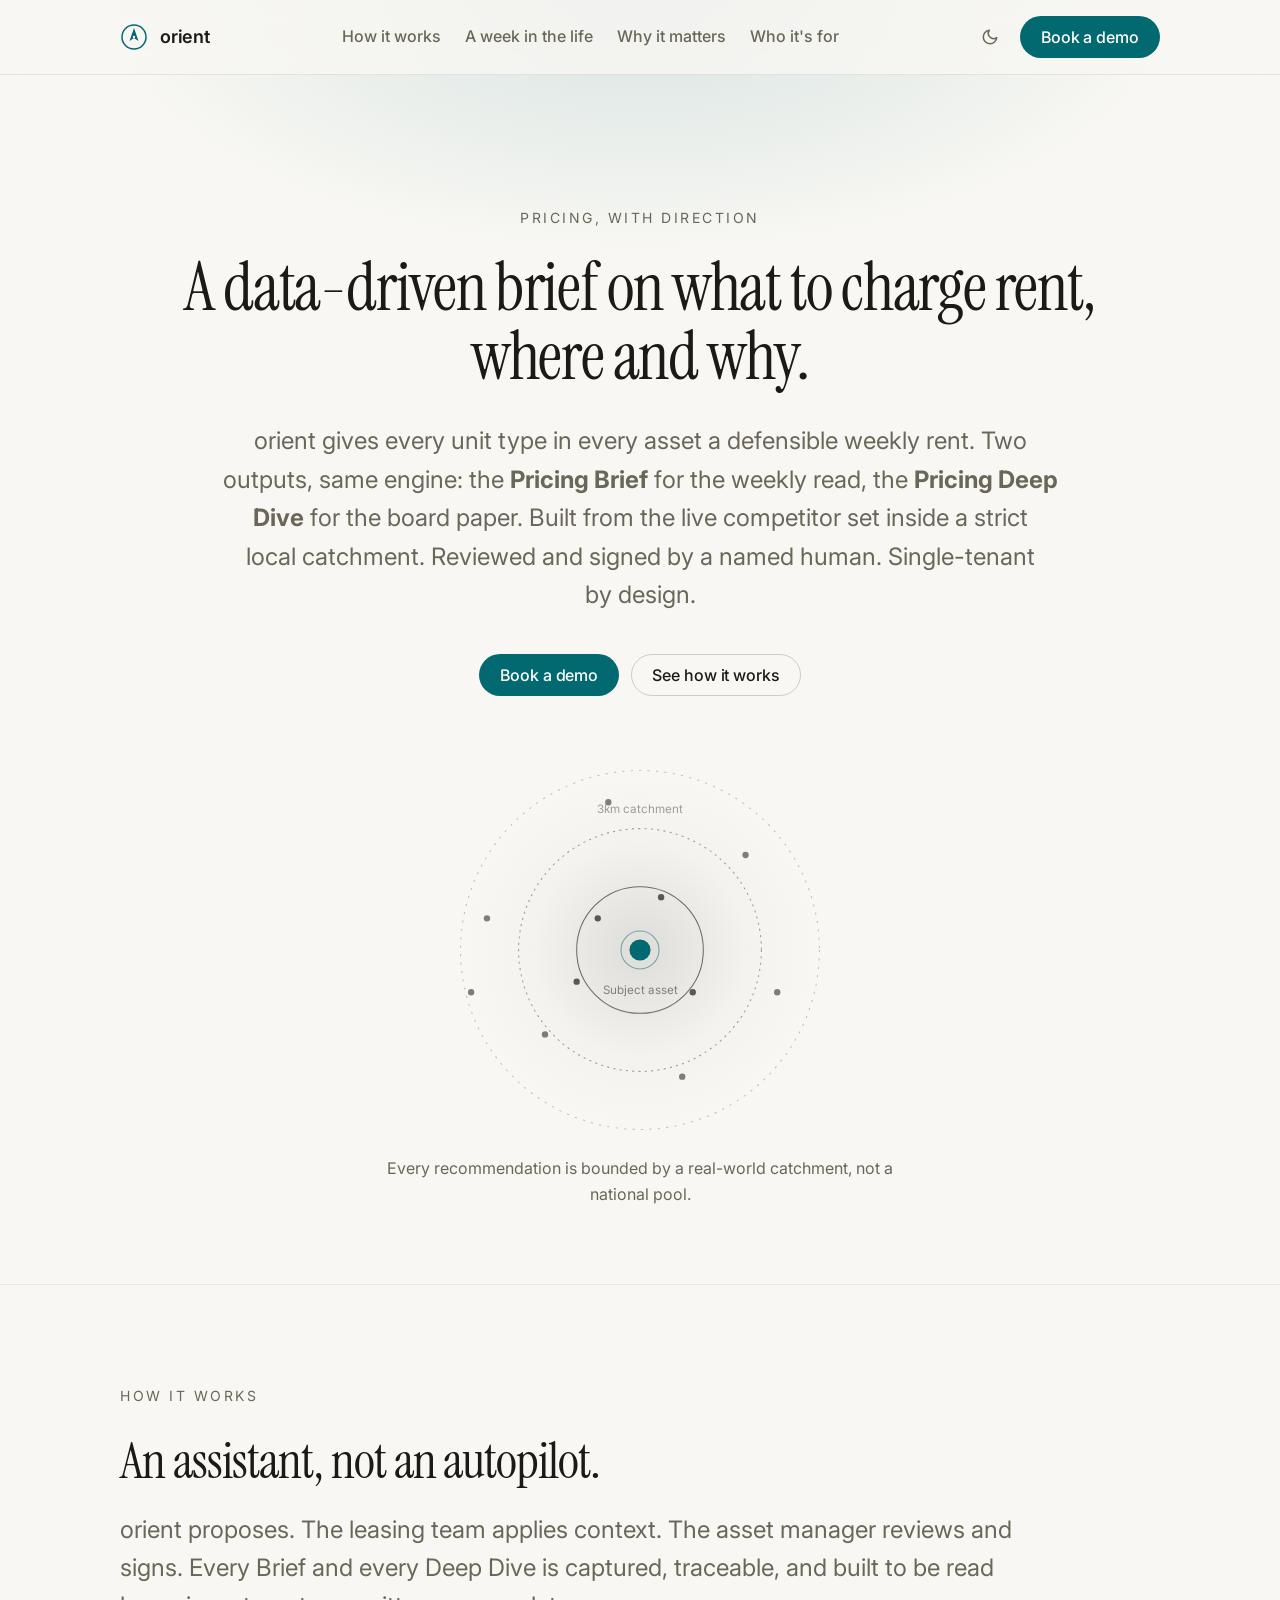
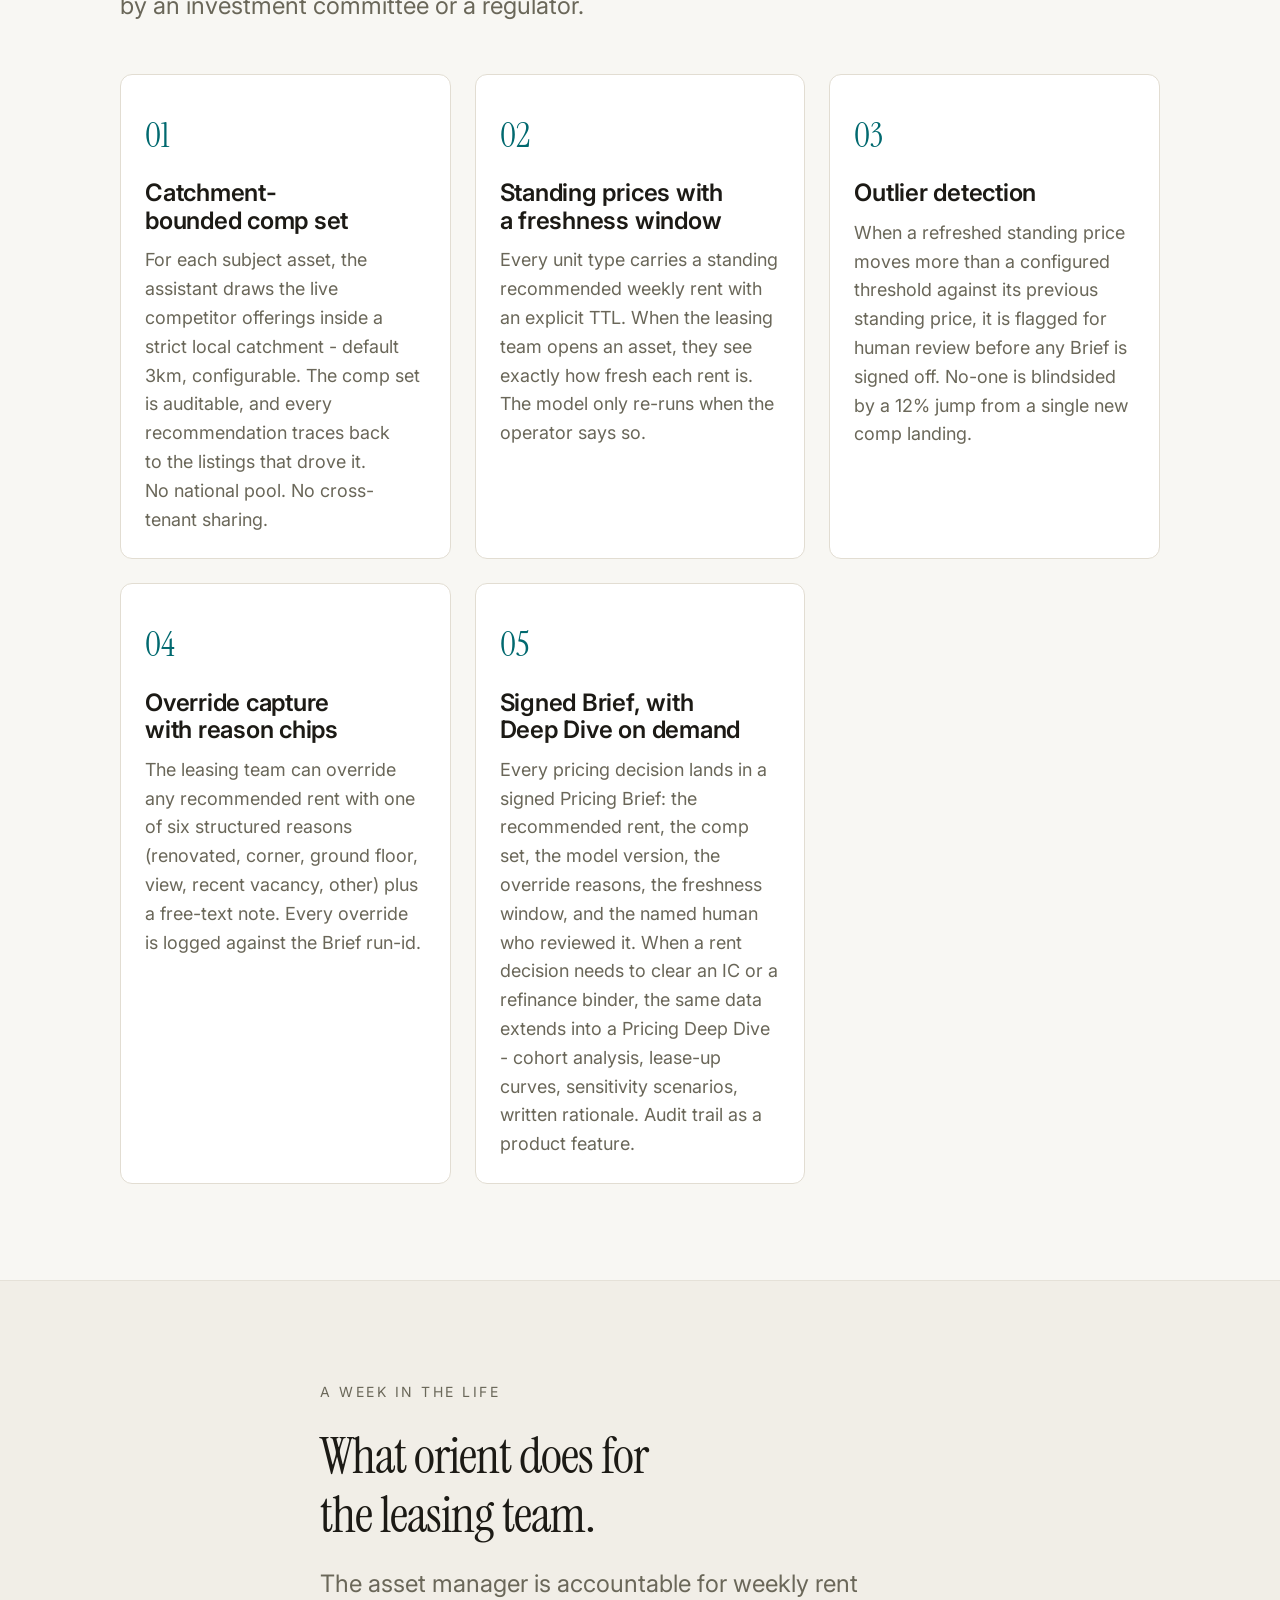
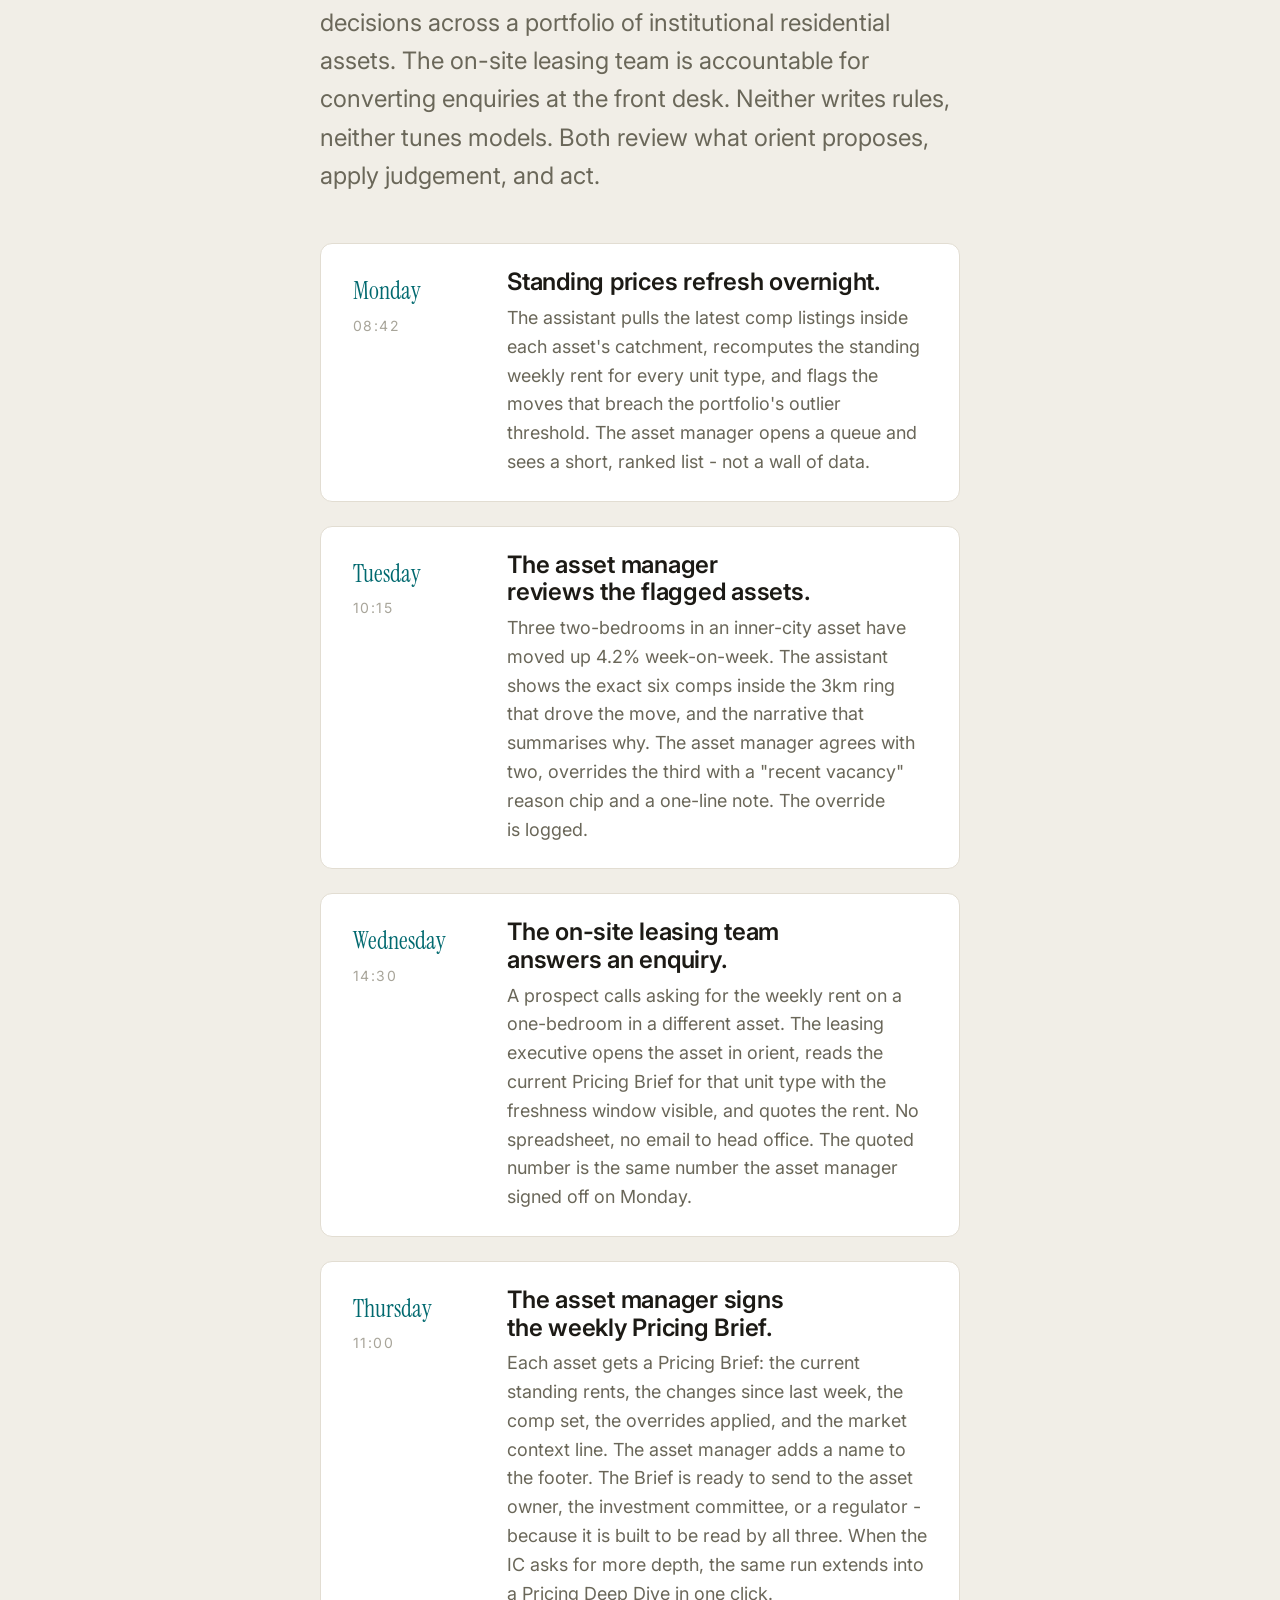
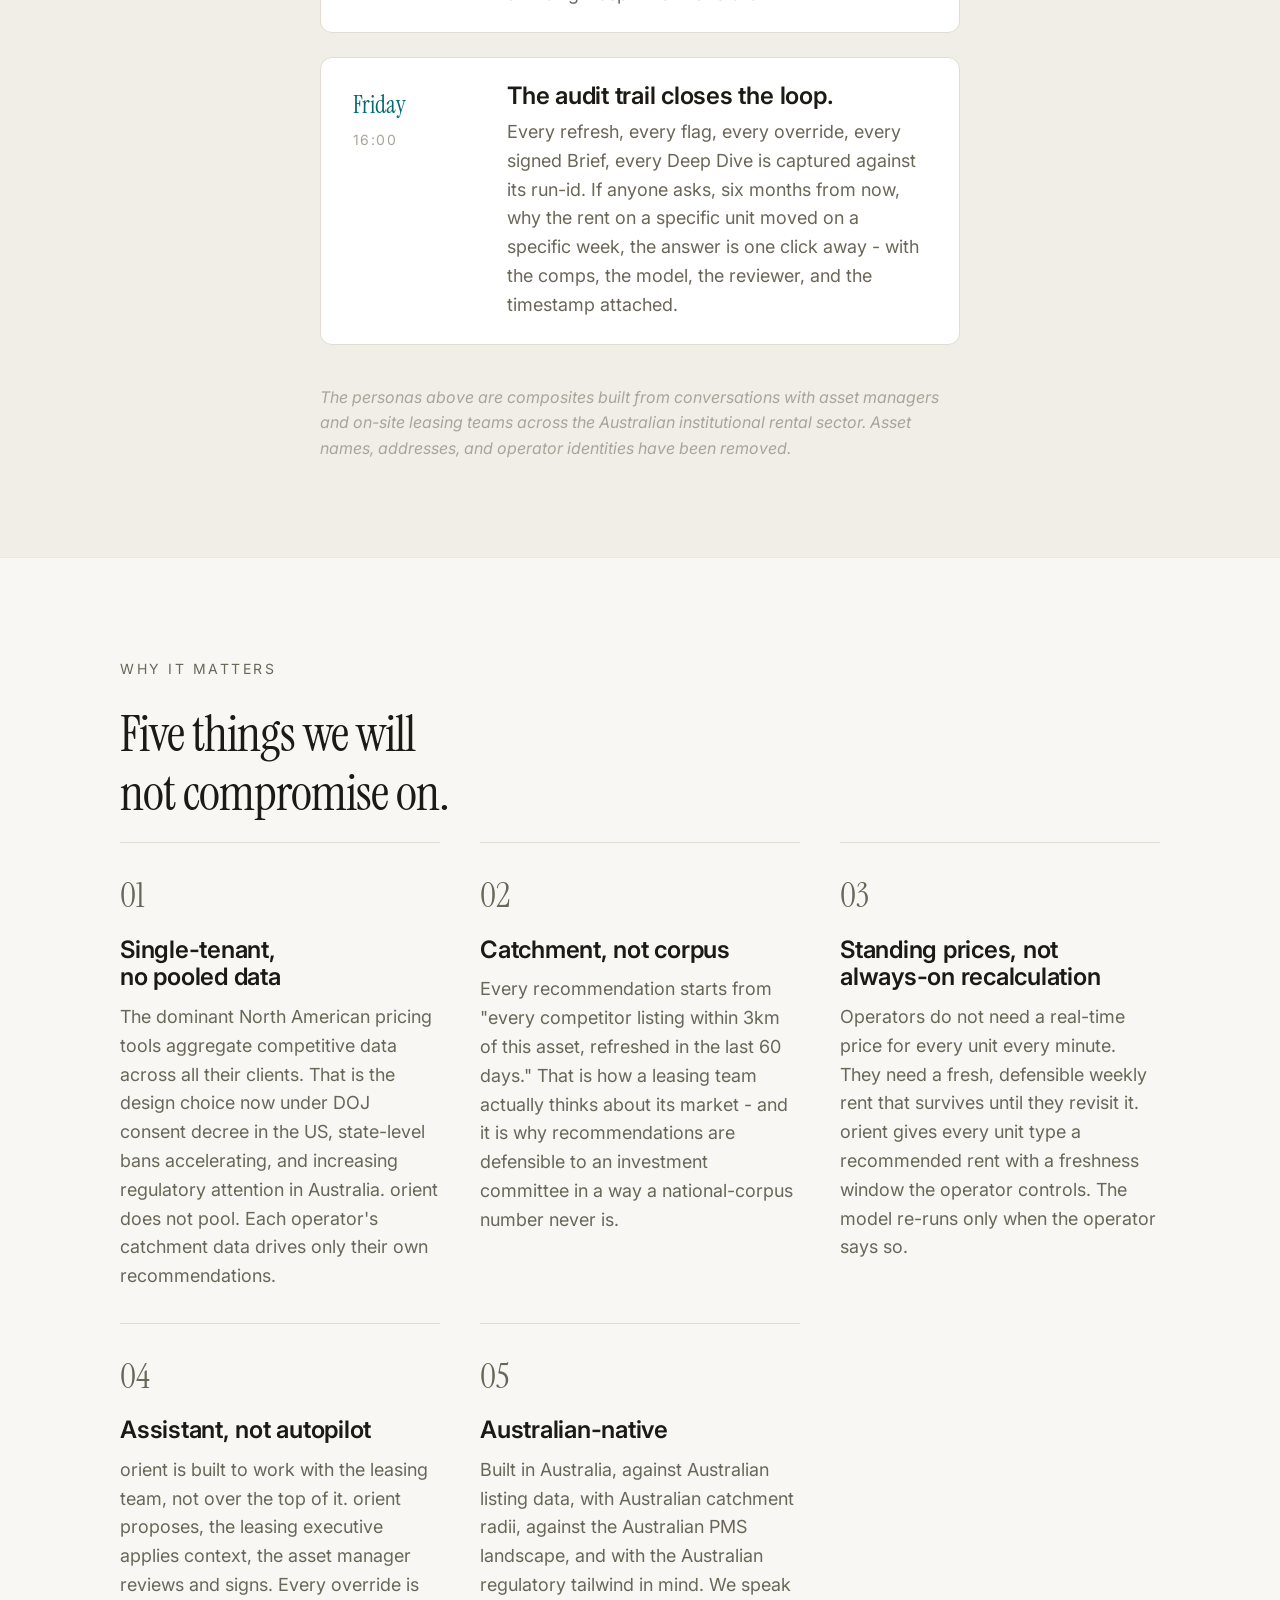
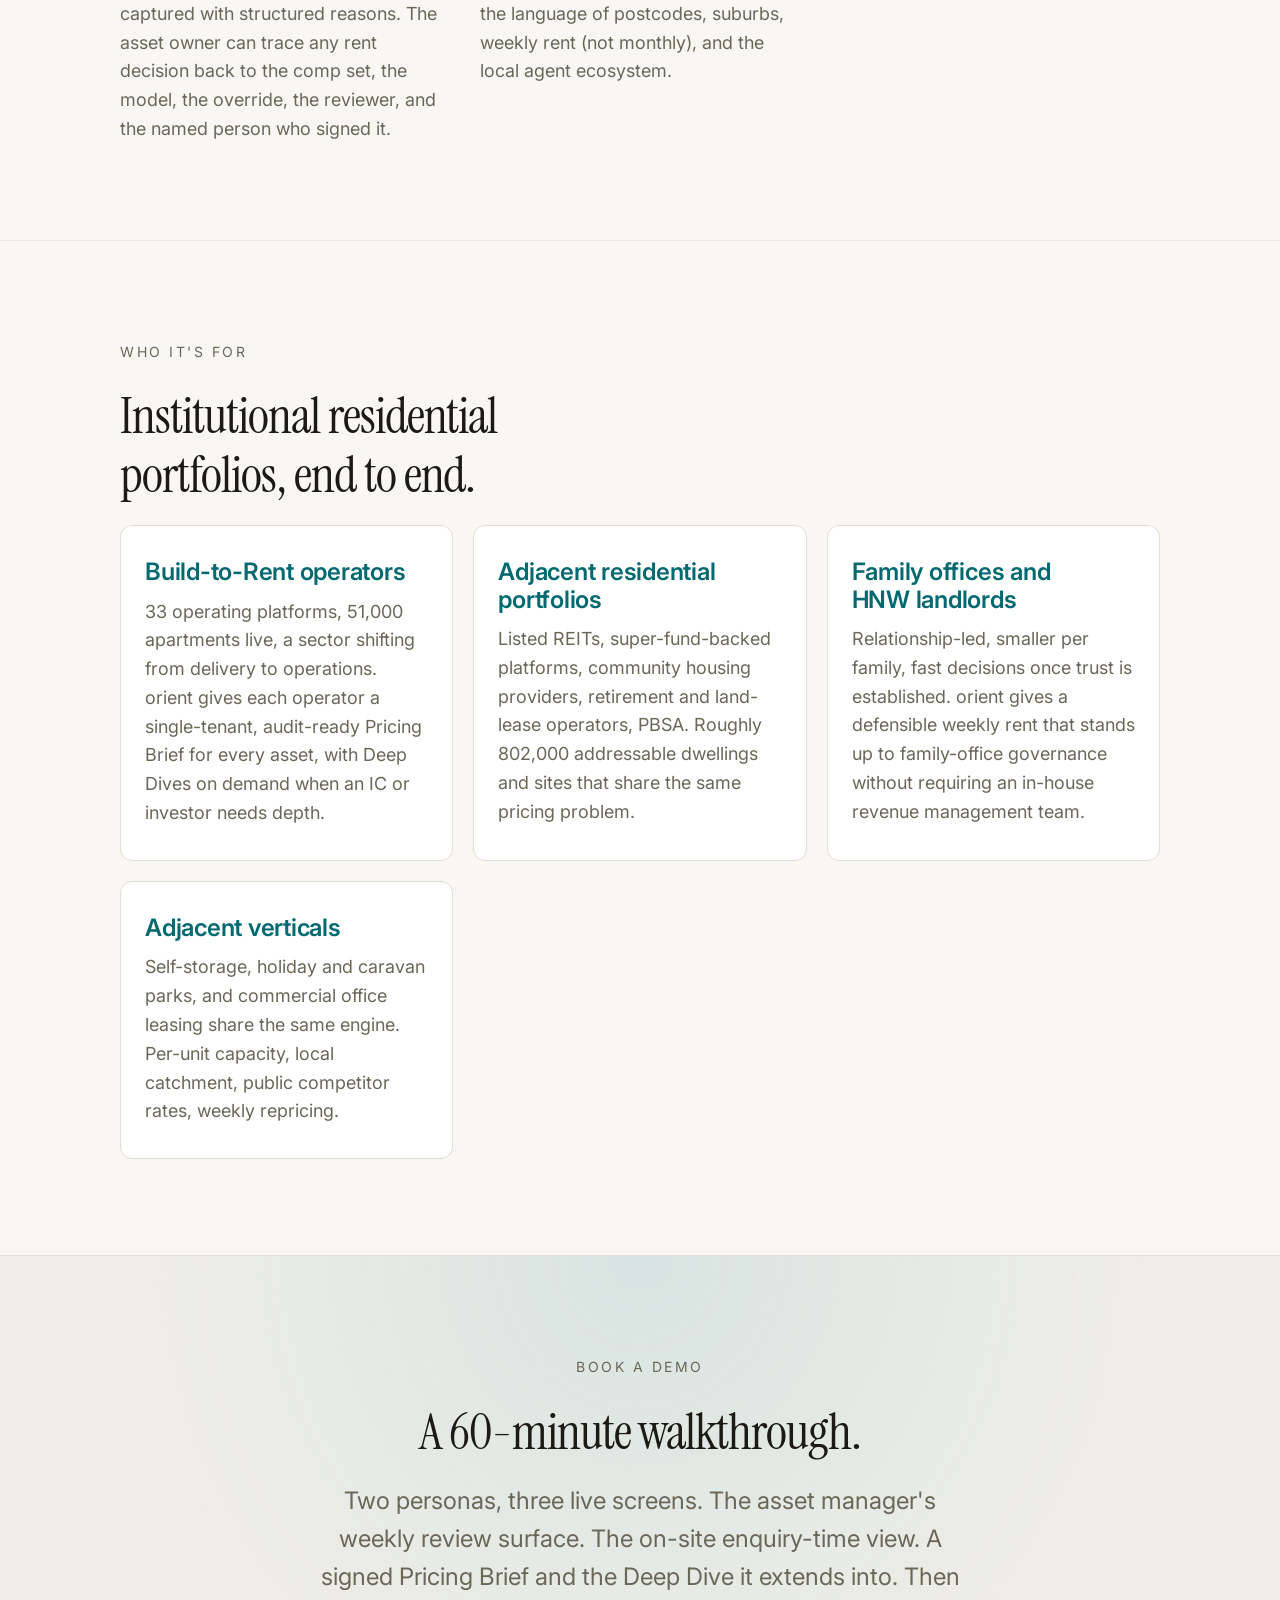
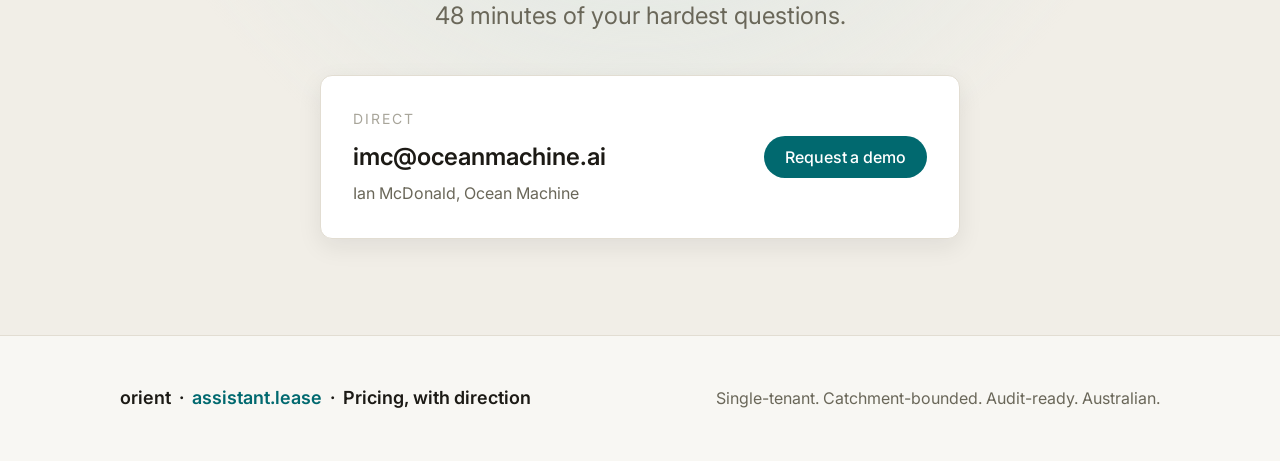
==== commit aba68808: "marketing: lock 'a data-driven brief on what to charge rent, where and why' + Pricing Brief / Pricin" ====
--- a/index.html
+++ b/index.html
@@ -3,15 +3,15 @@
   <head>
     <meta charset="UTF-8" />
     <meta name="viewport" content="width=device-width, initial-scale=1.0" />
-    <title>orient - the rent is a direction. we point at it.</title>
+    <title>orient - a data-driven brief on what to charge rent, where and why</title>
     <meta
       name="description"
-      content="orient takes an address and points at the right rent, with a one-page dossier behind every recommendation. Single-tenant, catchment-bounded, audit-ready. Built for Australian institutional residential operators."
+      content="orient is a data-driven brief on what to charge rent, where and why. Pricing Brief for the weekly read, Pricing Deep Dive for the board paper. Catchment-bounded, audit-ready, human-reviewed. Built for Australian institutional residential operators."
     />
-    <meta property="og:title" content="orient" />
+    <meta property="og:title" content="orient - what to charge rent, where and why" />
     <meta
       property="og:description"
-      content="The rent is a direction. We point at it. Every recommendation has a one-page defence. Built for Australian institutional leasing teams."
+      content="A data-driven brief on what to charge rent, where and why. Pricing Brief + Pricing Deep Dive for Australian institutional residential operators."
     />
     <meta name="theme-color" content="#01696F" />
     <link rel="icon" type="image/svg+xml" href="favicon.svg" />
@@ -32,19 +32,20 @@
             class="brand-mark"
             width="28"
             height="28"
-            viewBox="0 0 80 80"
+            viewBox="0 0 28 28"
             fill="none"
             aria-hidden="true"
           >
-            <!-- orient compass mark: surveyor needle pointing north -->
-            <path d="M40 8 L52 56 L40 48 L28 56 Z M40 8 L40 72" stroke="currentColor" stroke-width="3" fill="currentColor" stroke-linejoin="miter" />
-            <circle cx="40" cy="40" r="3" fill="var(--color-surface,#f8f7f3)" stroke="currentColor" stroke-width="2" />
+            <!-- orient compass mark: outer ring + a north-pointing arrowhead. -->
+            <circle cx="14" cy="14" r="12" stroke="currentColor" stroke-width="1.5" fill="none" />
+            <path d="M14 5 L18.5 18 L14 15 L9.5 18 Z" fill="currentColor" />
+            <circle cx="14" cy="14" r="1.2" fill="var(--color-surface,#f8f7f3)" />
           </svg>
           <span class="brand-text">orient</span>
         </a>
         <nav class="primary-nav" aria-label="Primary">
           <a href="#how">How it works</a>
-          <a href="#dossier">The dossier</a>
+          <a href="#week">A week in the life</a>
           <a href="#moat">Why it matters</a>
           <a href="#who">Who it's for</a>
         </nav>
@@ -55,7 +56,7 @@
             data-theme-toggle
             aria-label="Switch to dark mode"
           ></button>
-          <a class="btn btn-primary" href="/try">Try it on one unit</a>
+          <a class="btn btn-primary" href="#contact">Book a demo</a>
         </div>
       </div>
     </header>
@@ -66,18 +67,19 @@
         <div class="container hero-inner">
           <p class="eyebrow">Pricing, with direction</p>
           <h1 class="hero-title">
-            The rent is a direction.<br />
-            We point at it.
+            A data-driven brief on what to charge rent,<br />
+            where and why.
           </h1>
           <p class="hero-sub">
-            orient takes an address and points at the right rent. Behind every number is a
-            one-page dossier - comparable evidence, scarcity signals, lease term and incentive
-            guidance, and a short narrative. Reviewed and signed by a named human.
-            Single-tenant by design.
+            orient gives every unit type in every asset a defensible weekly rent. Two outputs,
+            same engine: the <strong>Pricing Brief</strong> for the weekly read, the
+            <strong>Pricing Deep Dive</strong> for the board paper. Built from the live
+            competitor set inside a strict local catchment. Reviewed and signed by a named
+            human. Single-tenant by design.
           </p>
           <div class="hero-cta">
-            <a class="btn btn-primary" href="/try">Try it on one unit</a>
-            <a class="btn btn-ghost" href="#dossier">See a dossier</a>
+            <a class="btn btn-primary" href="#contact">Book a demo</a>
+            <a class="btn btn-ghost" href="#how">See how it works</a>
           </div>
 
           <!-- Abstract catchment diagram -->
@@ -114,11 +116,11 @@
                   <circle r="10" fill="var(--color-primary)" />
                   <circle r="18" fill="none" stroke="var(--color-primary)" stroke-opacity="0.5" />
                 </g>
-                <text x="0" y="42" text-anchor="middle" fill="currentColor" opacity="0.5" font-size="11" font-family="Inter, system-ui">Subject unit</text>
-                <text x="0" y="-130" text-anchor="middle" fill="currentColor" opacity="0.4" font-size="11" font-family="Inter, system-ui">Local catchment</text>
+                <text x="0" y="42" text-anchor="middle" fill="currentColor" opacity="0.5" font-size="11" font-family="Inter, system-ui">Subject asset</text>
+                <text x="0" y="-130" text-anchor="middle" fill="currentColor" opacity="0.4" font-size="11" font-family="Inter, system-ui">3km catchment</text>
               </g>
             </svg>
-            <figcaption>Every dossier is anchored in a real-world catchment, not a national pool.</figcaption>
+            <figcaption>Every recommendation is bounded by a real-world catchment, not a national pool.</figcaption>
           </figure>
         </div>
       </section>
@@ -127,186 +129,159 @@
       <section id="how" class="section section-how">
         <div class="container">
           <p class="eyebrow">How it works</p>
-          <h2 class="section-title">The leasing team enters a unit. orient returns a dossier.</h2>
+          <h2 class="section-title">An assistant, not an autopilot.</h2>
           <p class="section-lede">
-            A pricing recommendation that cannot be defended is worth nothing. orient inverts
-            the usual flow: every unit input produces a one-page dossier with the evidence,
-            the scarcity read, the lease term and incentive guidance, and the narrative
-            behind the recommended weekly rent. The leasing team reviews. The asset manager
-            signs.
+            orient proposes. The leasing team applies context. The asset manager reviews and signs.
+            Every Brief and every Deep Dive is captured, traceable, and built to be read by an
+            investment committee or a regulator.
           </p>
 
           <ol class="steps" role="list">
             <li class="step">
               <div class="step-num" aria-hidden="true">01</div>
-              <h3>Enter the unit</h3>
-              <p>
-                The operator enters as much as influences price: address, type, bedrooms,
-                bathrooms, parking, view, floor, recent works, target start date. orient
-                accepts what is known and continues without what is not.
+              <h3>Catchment-bounded comp set</h3>
+              <p>
+                For each subject asset, the assistant draws the live competitor offerings inside a
+                strict local catchment - default 3km, configurable. The comp set is auditable, and
+                every recommendation traces back to the listings that drove it. No national pool.
+                No cross-tenant sharing.
               </p>
             </li>
             <li class="step">
               <div class="step-num" aria-hidden="true">02</div>
-              <h3>Assemble the catchment</h3>
-              <p>
-                orient pulls the closest structural matches inside a strict local catchment,
-                widening the radius only if the cohort is too small to defend. Every comp is
-                a real listing with a real address.
+              <h3>Standing prices with a freshness window</h3>
+              <p>
+                Every unit type carries a standing recommended weekly rent with an explicit TTL.
+                When the leasing team opens an asset, they see exactly how fresh each rent is. The
+                model only re-runs when the operator says so.
               </p>
             </li>
             <li class="step">
               <div class="step-num" aria-hidden="true">03</div>
-              <h3>Read the scarcity signal</h3>
-              <p>
-                Days-on-market, active listings, lease-up velocity, vacancy, supply pipeline,
-                migrant arrivals, employment growth, price-cut frequency. Eight signals,
-                weighted and z-scored, land on a band from Glut to Acute.
+              <h3>Outlier detection</h3>
+              <p>
+                When a refreshed standing price moves more than a configured threshold against its
+                previous standing price, it is flagged for human review before any Brief is signed
+                off. No-one is blindsided by a 12% jump from a single new comp landing.
               </p>
             </li>
             <li class="step">
               <div class="step-num" aria-hidden="true">04</div>
-              <h3>Produce the dossier</h3>
-              <p>
-                A one-page document: recommended weekly rent with confidence, the comp table,
-                the scarcity panel, the lease term and incentive matrix, and a short
-                narrative where every sentence cites a data point.
+              <h3>Override capture with reason chips</h3>
+              <p>
+                The leasing team can override any recommended rent with one of six structured
+                reasons (renovated, corner, ground floor, view, recent vacancy, other) plus a
+                free-text note. Every override is logged against the Brief run-id.
               </p>
             </li>
             <li class="step">
               <div class="step-num" aria-hidden="true">05</div>
-              <h3>Review, sign, log</h3>
-              <p>
-                The leasing team can accept, override, or annotate. The asset manager signs.
-                Every dossier is archived against its run-id with the comps, the model, the
-                overrides, the reviewer, and the timestamp.
+              <h3>Signed Brief, with Deep Dive on demand</h3>
+              <p>
+                Every pricing decision lands in a signed Pricing Brief: the recommended rent, the
+                comp set, the model version, the override reasons, the freshness window, and the
+                named human who reviewed it. When a rent decision needs to clear an IC or a
+                refinance binder, the same data extends into a Pricing Deep Dive - cohort
+                analysis, lease-up curves, sensitivity scenarios, written rationale. Audit trail
+                as a product feature.
               </p>
             </li>
           </ol>
         </div>
       </section>
 
-      <!-- THE DOSSIER -->
-      <section id="dossier" class="section section-week">
+      <!-- A WEEK IN THE LIFE -->
+      <section id="week" class="section section-week">
         <div class="container narrow">
-          <p class="eyebrow">The dossier</p>
-          <h2 class="section-title">One page. Every recommendation. Every time.</h2>
+          <p class="eyebrow">A week in the life</p>
+          <h2 class="section-title">What orient does for the leasing team.</h2>
           <p class="section-lede">
-            The dossier is the product. Eight components, one page, signed by a named human.
-            Built to be read by a leasing executive, an asset manager, an investment
-            committee, or a regulator without changing a word.
+            The asset manager is accountable for weekly rent decisions across a portfolio of
+            institutional residential assets. The on-site leasing team is accountable for
+            converting enquiries at the front desk. Neither writes rules, neither tunes models.
+            Both review what orient proposes, apply judgement, and act.
           </p>
 
           <div class="timeline" role="list">
             <article class="t-card" role="listitem">
               <div class="t-meta">
-                <span class="t-day">01</span>
-                <span class="t-time">Header</span>
+                <span class="t-day">Monday</span>
+                <span class="t-time">08:42</span>
               </div>
-              <h3>Recommended weekly rent, confidence, lease term, incentive.</h3>
-              <p>
-                The number first, then the confidence band, the recommended lease term, and
-                the structured incentive guidance. Everything the leasing executive needs
-                to quote a prospect at the front desk in five seconds.
+              <h3>Standing prices refresh overnight.</h3>
+              <p>
+                The assistant pulls the latest comp listings inside each asset's catchment, recomputes
+                the standing weekly rent for every unit type, and flags the moves that breach the
+                portfolio's outlier threshold. The asset manager opens a queue and sees a short,
+                ranked list - not a wall of data.
               </p>
             </article>
 
             <article class="t-card" role="listitem">
               <div class="t-meta">
-                <span class="t-day">02</span>
-                <span class="t-time">Comp table</span>
+                <span class="t-day">Tuesday</span>
+                <span class="t-time">10:15</span>
               </div>
-              <h3>Five to eight closest structural matches with addresses.</h3>
-              <p>
-                Real listings, real addresses, real asking rents. Sorted by structural
-                distance. Every comp is a row a human can recognise, walk past, and verify.
-                No abstracted suburb medians standing in for evidence.
+              <h3>The asset manager reviews the flagged assets.</h3>
+              <p>
+                Three two-bedrooms in an inner-city asset have moved up 4.2% week-on-week. The
+                assistant shows the exact six comps inside the 3km ring that drove the move, and
+                the narrative that summarises why. The asset manager agrees with two, overrides
+                the third with a "recent vacancy" reason chip and a one-line note. The override
+                is logged.
               </p>
             </article>
 
             <article class="t-card" role="listitem">
               <div class="t-meta">
-                <span class="t-day">03</span>
-                <span class="t-time">Scarcity panel</span>
+                <span class="t-day">Wednesday</span>
+                <span class="t-time">14:30</span>
               </div>
-              <h3>A quadrant plot and a band: Glut, Soft, Balanced, Tight, Acute.</h3>
-              <p>
-                Eight weighted signals, z-scored against the national distribution. A unit
-                in an Acute suburb prices differently from the same unit in a Glut suburb,
-                and the dossier shows the operator exactly why.
+              <h3>The on-site leasing team answers an enquiry.</h3>
+              <p>
+                A prospect calls asking for the weekly rent on a one-bedroom in a different asset.
+                The leasing executive opens the asset in orient, reads the current Pricing Brief
+                for that unit type with the freshness window visible, and quotes the rent. No
+                spreadsheet, no email to head office. The quoted number is the same number the
+                asset manager signed off on Monday.
               </p>
             </article>
 
             <article class="t-card" role="listitem">
               <div class="t-meta">
-                <span class="t-day">04</span>
-                <span class="t-time">Charts</span>
+                <span class="t-day">Thursday</span>
+                <span class="t-time">11:00</span>
               </div>
-              <h3>Rent distribution, days-on-market curve, 12-month trend, yield.</h3>
-              <p>
-                Four small multiples on one row. Enough to see where this unit sits in the
-                market and how the market has moved. Not enough to drown the page.
+              <h3>The asset manager signs the weekly Pricing Brief.</h3>
+              <p>
+                Each asset gets a Pricing Brief: the current standing rents, the changes since
+                last week, the comp set, the overrides applied, and the market context line. The
+                asset manager adds a name to the footer. The Brief is ready to send to the asset
+                owner, the investment committee, or a regulator - because it is built to be read
+                by all three. When the IC asks for more depth, the same run extends into a
+                Pricing Deep Dive in one click.
               </p>
             </article>
 
             <article class="t-card" role="listitem">
               <div class="t-meta">
-                <span class="t-day">05</span>
-                <span class="t-time">Signal tiles</span>
+                <span class="t-day">Friday</span>
+                <span class="t-time">16:00</span>
               </div>
-              <h3>Transport, schools, amenity, supply, demand, planning.</h3>
-              <p>
-                A grid of small tiles, each summarising a structured signal that influenced
-                the recommendation. Hover for the source and the value. Every tile is
-                clickable through to the underlying data.
-              </p>
-            </article>
-
-            <article class="t-card" role="listitem">
-              <div class="t-meta">
-                <span class="t-day">06</span>
-                <span class="t-time">Narrative</span>
-              </div>
-              <h3>Around 200 words. Every sentence cites a data point.</h3>
-              <p>
-                Not generic prose. The narrative reads the comp table, the scarcity panel,
-                the charts, and the signal tiles, and explains in plain English why this
-                weekly rent is the right one and what would move it.
-              </p>
-            </article>
-
-            <article class="t-card" role="listitem">
-              <div class="t-meta">
-                <span class="t-day">07</span>
-                <span class="t-time">Lease term and incentive</span>
-              </div>
-              <h3>Five rows with a recommended row highlighted.</h3>
-              <p>
-                Six, nine, twelve, eighteen, twenty-four months. For each, the suggested
-                weekly rent, the suggested incentive (weeks free, fitout, white goods), and
-                the expected net yield. The leasing team has the negotiation matrix on the
-                page.
-              </p>
-            </article>
-
-            <article class="t-card" role="listitem">
-              <div class="t-meta">
-                <span class="t-day">08</span>
-                <span class="t-time">Sensitivity</span>
-              </div>
-              <h3>Three scenarios: speed, balanced, max yield.</h3>
-              <p>
-                The same unit priced for the fastest lease-up, the balanced view, and the
-                highest defensible yield. The operator chooses which scenario the property
-                runs on, and the dossier shows the trade.
+              <h3>The audit trail closes the loop.</h3>
+              <p>
+                Every refresh, every flag, every override, every signed Brief, every Deep Dive
+                is captured against its run-id. If anyone asks, six months from now, why the rent
+                on a specific unit moved on a specific week, the answer is one click away - with
+                the comps, the model, the reviewer, and the timestamp attached.
               </p>
             </article>
           </div>
 
           <p class="footnote">
-            The dossier is exportable as a single PDF. Every dossier is archived against its
-            run-id. Six months later, an asset manager can pull the exact dossier that drove
-            a specific decision and read it as it was signed.
+            The personas above are composites built from conversations with asset managers and
+            on-site leasing teams across the Australian institutional rental sector. Asset names,
+            addresses, and operator identities have been removed.
           </p>
         </div>
       </section>
@@ -322,41 +297,42 @@
               <p class="pillar-num">01</p>
               <h3>Single-tenant, no pooled data</h3>
               <p>
-                The dominant North American pricing tools aggregate competitive data across
-                all their clients. That is the design choice now under DOJ consent decree in
-                the US, state-level bans accelerating, and increasing regulatory attention
-                in Australia. orient does not pool. Each operator's catchment data drives
-                only their own dossiers.
+                The dominant North American pricing tools aggregate competitive data across all
+                their clients. That is the design choice now under DOJ consent decree in the US,
+                state-level bans accelerating, and increasing regulatory attention in Australia.
+                orient does not pool. Each operator's catchment data drives only their own
+                recommendations.
               </p>
             </article>
             <article class="pillar">
               <p class="pillar-num">02</p>
-              <h3>Provenance, not a number</h3>
-              <p>
-                A pricing recommendation that arrives without evidence is a guess in a
-                suit. Every orient recommendation comes with a one-page dossier the leasing
-                team can read, defend, and sign. That is the product. The number is a
-                by-product of the evidence.
+              <h3>Catchment, not corpus</h3>
+              <p>
+                Every recommendation starts from "every competitor listing within 3km of this asset,
+                refreshed in the last 60 days." That is how a leasing team actually thinks about
+                its market - and it is why recommendations are defensible to an investment
+                committee in a way a national-corpus number never is.
               </p>
             </article>
             <article class="pillar">
               <p class="pillar-num">03</p>
-              <h3>Scarcity-aware</h3>
-              <p>
-                The same unit in the same suburb prices differently when stock is acute and
-                when stock is in glut. orient reads eight structured scarcity signals and
-                lands a band on every dossier. Operators see the market they are pricing
-                into, not just the comp table.
+              <h3>Standing prices, not always-on recalculation</h3>
+              <p>
+                Operators do not need a real-time price for every unit every minute. They need a
+                fresh, defensible weekly rent that survives until they revisit it. orient gives
+                every unit type a recommended rent with a freshness window the operator controls.
+                The model re-runs only when the operator says so.
               </p>
             </article>
             <article class="pillar">
               <p class="pillar-num">04</p>
               <h3>Assistant, not autopilot</h3>
               <p>
-                orient proposes. The leasing executive applies context. The asset manager
-                reviews and signs. Every override is captured with structured reasons. The
-                asset owner can trace any rent decision back to the dossier, the comps, the
-                model, the override, and the named person who signed it.
+                orient is built to work with the leasing team, not over the top of it. orient
+                proposes, the leasing executive applies context, the asset manager reviews and
+                signs. Every override is captured with structured reasons. The asset owner can
+                trace any rent decision back to the comp set, the model, the override, the
+                reviewer, and the named person who signed it.
               </p>
             </article>
             <article class="pillar">
@@ -365,8 +341,8 @@
               <p>
                 Built in Australia, against Australian listing data, with Australian catchment
                 radii, against the Australian PMS landscape, and with the Australian regulatory
-                tailwind in mind. We speak the language of postcodes, suburbs, weekly rent,
-                and the local agent ecosystem.
+                tailwind in mind. We speak the language of postcodes, suburbs, weekly rent (not
+                monthly), and the local agent ecosystem.
               </p>
             </article>
           </div>
@@ -383,9 +359,9 @@
             <article class="who-card">
               <h3>Build-to-Rent operators</h3>
               <p>
-                33 operating platforms, 51,000 apartments live, a sector shifting from
-                delivery to operations. orient gives each operator a single-tenant,
-                dossier-led pricing layer across every asset in the portfolio.
+                33 operating platforms, 51,000 apartments live, a sector shifting from delivery to
+                operations. orient gives each operator a single-tenant, audit-ready Pricing Brief
+                for every asset, with Deep Dives on demand when an IC or investor needs depth.
               </p>
             </article>
             <article class="who-card">
@@ -399,17 +375,17 @@
             <article class="who-card">
               <h3>Family offices and HNW landlords</h3>
               <p>
-                Relationship-led, smaller per family, fast decisions once trust is
-                established. orient gives a defensible weekly rent with a dossier behind
-                it, without requiring an in-house revenue management team.
+                Relationship-led, smaller per family, fast decisions once trust is established.
+                orient gives a defensible weekly rent that stands up to family-office governance
+                without requiring an in-house revenue management team.
               </p>
             </article>
             <article class="who-card">
               <h3>Adjacent verticals</h3>
               <p>
-                Self-storage, holiday and caravan parks, and commercial office leasing share
-                the same engine. Per-unit capacity, local catchment, public competitor
-                rates, dossier-led recommendations.
+                Self-storage, holiday and caravan parks, and commercial office leasing share the
+                same engine. Per-unit capacity, local catchment, public competitor rates,
+                weekly repricing.
               </p>
             </article>
           </div>
@@ -419,13 +395,22 @@
       <!-- CONTACT -->
       <section id="contact" class="section section-contact">
         <div class="container narrow">
-          <p class="eyebrow">Try it</p>
-          <h2 class="section-title">Try it on one unit.</h2>
+          <p class="eyebrow">Book a demo</p>
+          <h2 class="section-title">A 60-minute walkthrough.</h2>
           <p class="section-lede">
-            Paste an address. Watch the agent work. See a defensible rent with the receipts.
+            Two personas, three live screens. The asset manager's weekly review surface. The
+            on-site enquiry-time view. A signed Pricing Brief and the Deep Dive it extends into.
+            Then 48 minutes of your hardest questions.
           </p>
           <div class="contact-card">
-            <a class="btn btn-primary" href="/try">Try it on one unit</a>
+            <div>
+              <p class="contact-label">Direct</p>
+              <p class="contact-value">
+                <a href="mailto:imc@oceanmachine.ai">imc@oceanmachine.ai</a>
+              </p>
+              <p class="contact-name">Ian McDonald, Ocean Machine</p>
+            </div>
+            <a class="btn btn-primary" href="mailto:imc@oceanmachine.ai?subject=orient%20demo%20request">Request a demo</a>
           </div>
         </div>
       </section>
@@ -434,10 +419,10 @@
     <footer class="site-footer">
       <div class="container footer-inner">
         <p class="footer-brand">
-          orient &nbsp;&middot;&nbsp; <a href="https://withorient.com">withorient.com</a> &nbsp;&middot;&nbsp; Pricing, with direction
+          orient &nbsp;&middot;&nbsp; <a href="https://assistant.lease">assistant.lease</a> &nbsp;&middot;&nbsp; Pricing, with direction
         </p>
         <p class="footer-meta">
-          Single-tenant. Dossier-led. Scarcity-aware. Australian.
+          Single-tenant. Catchment-bounded. Audit-ready. Australian.
         </p>
       </div>
     </footer>
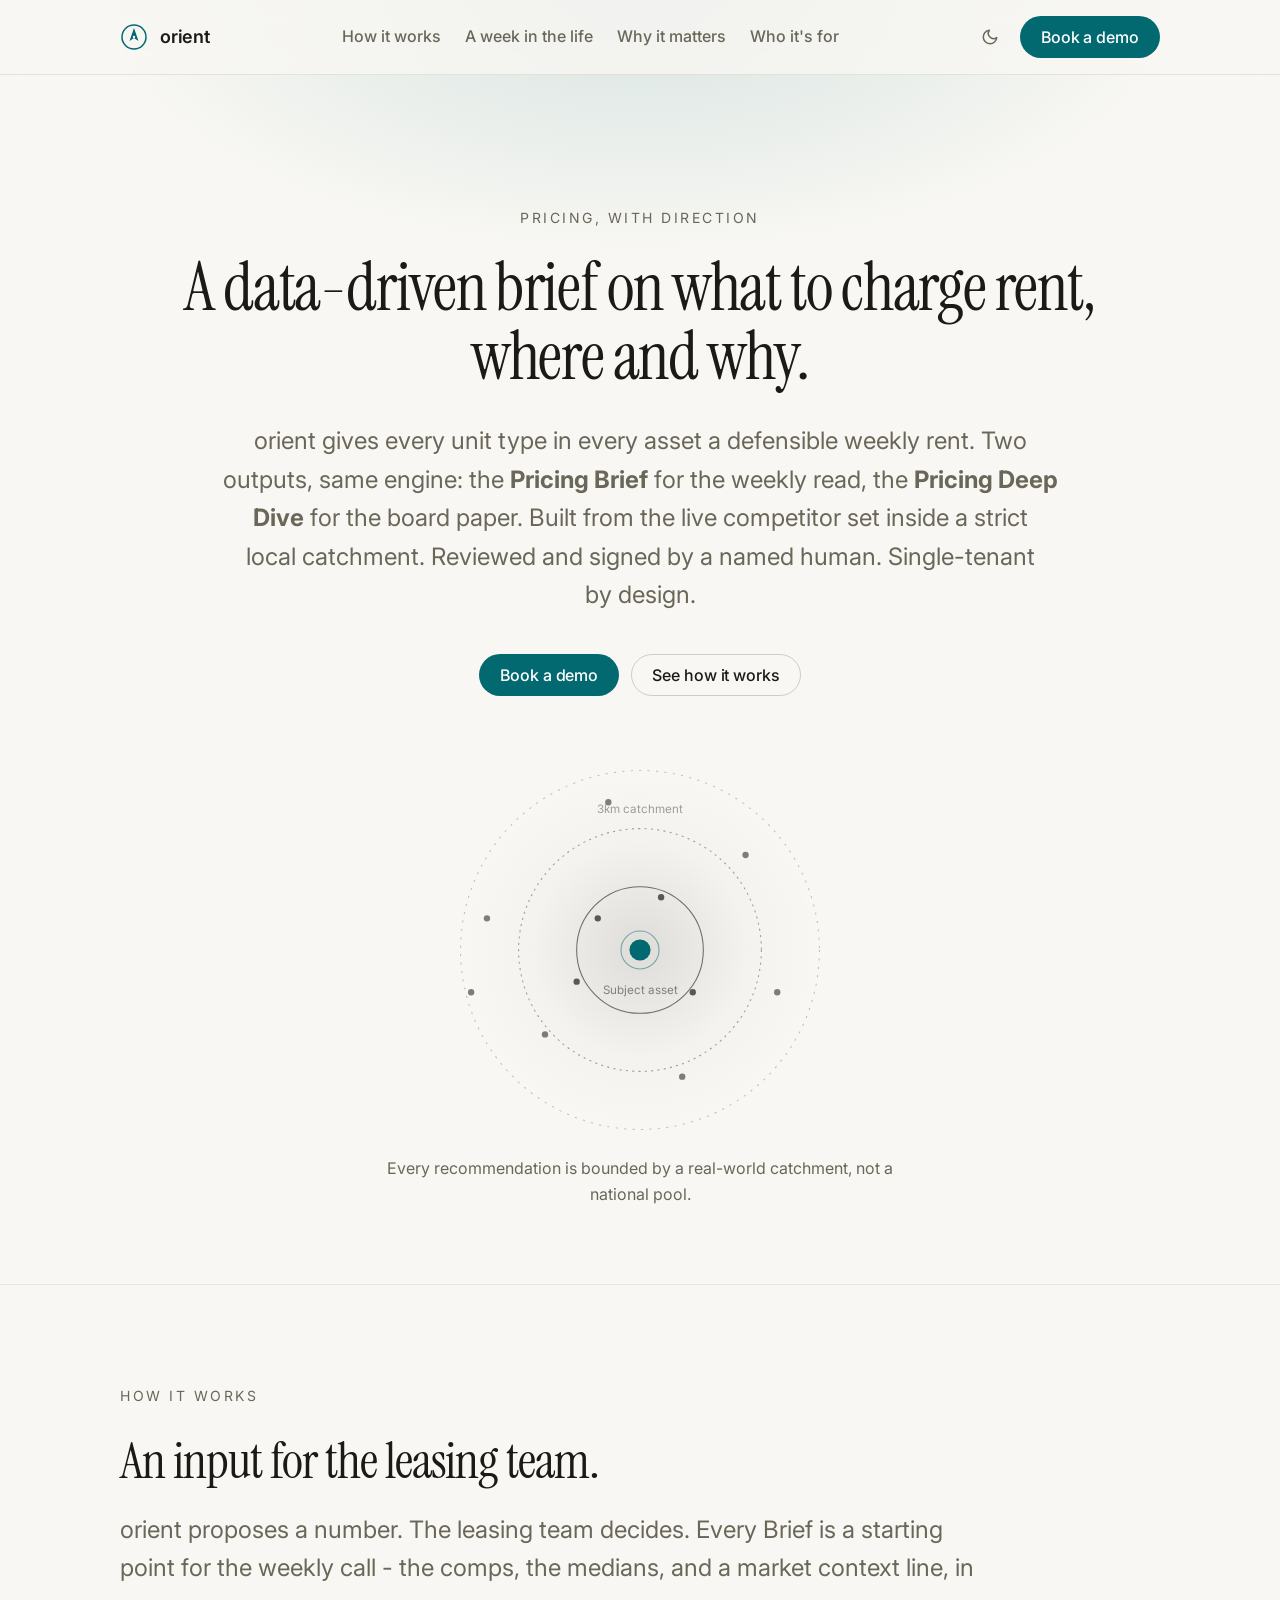
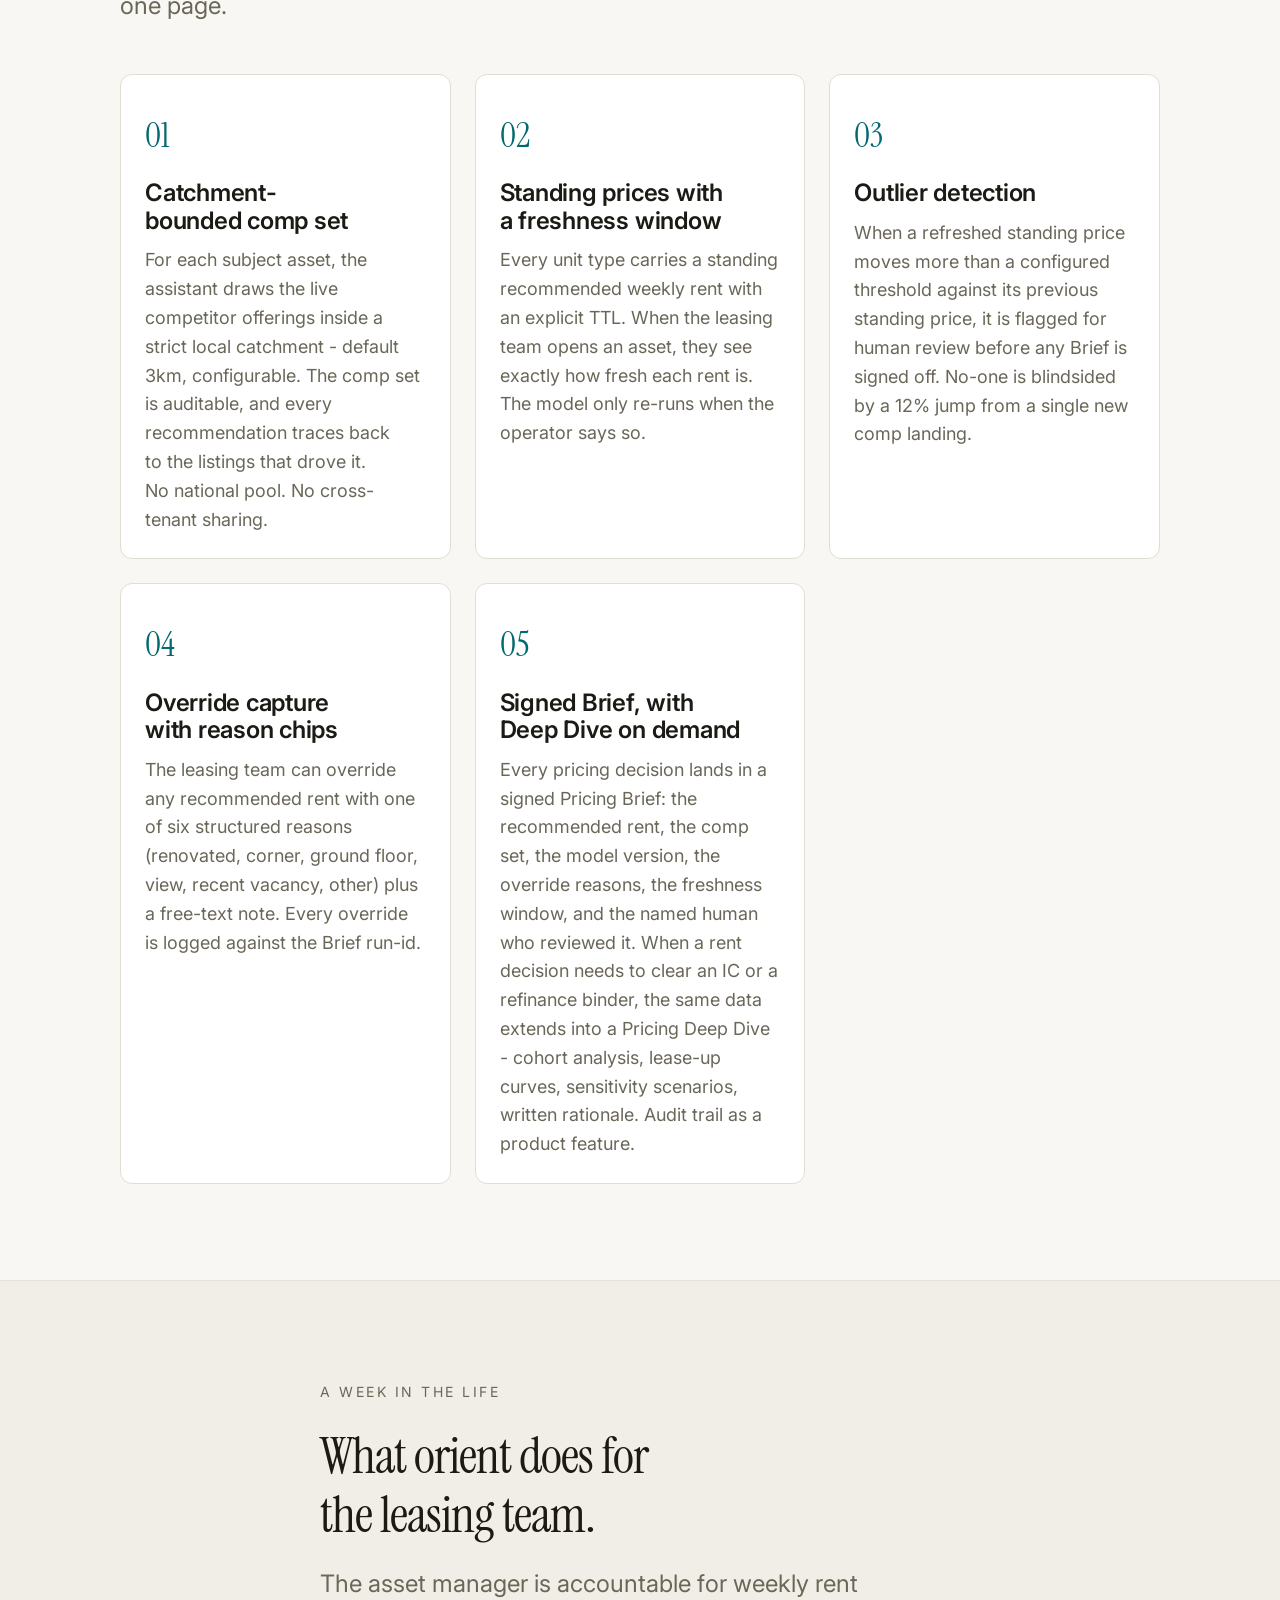
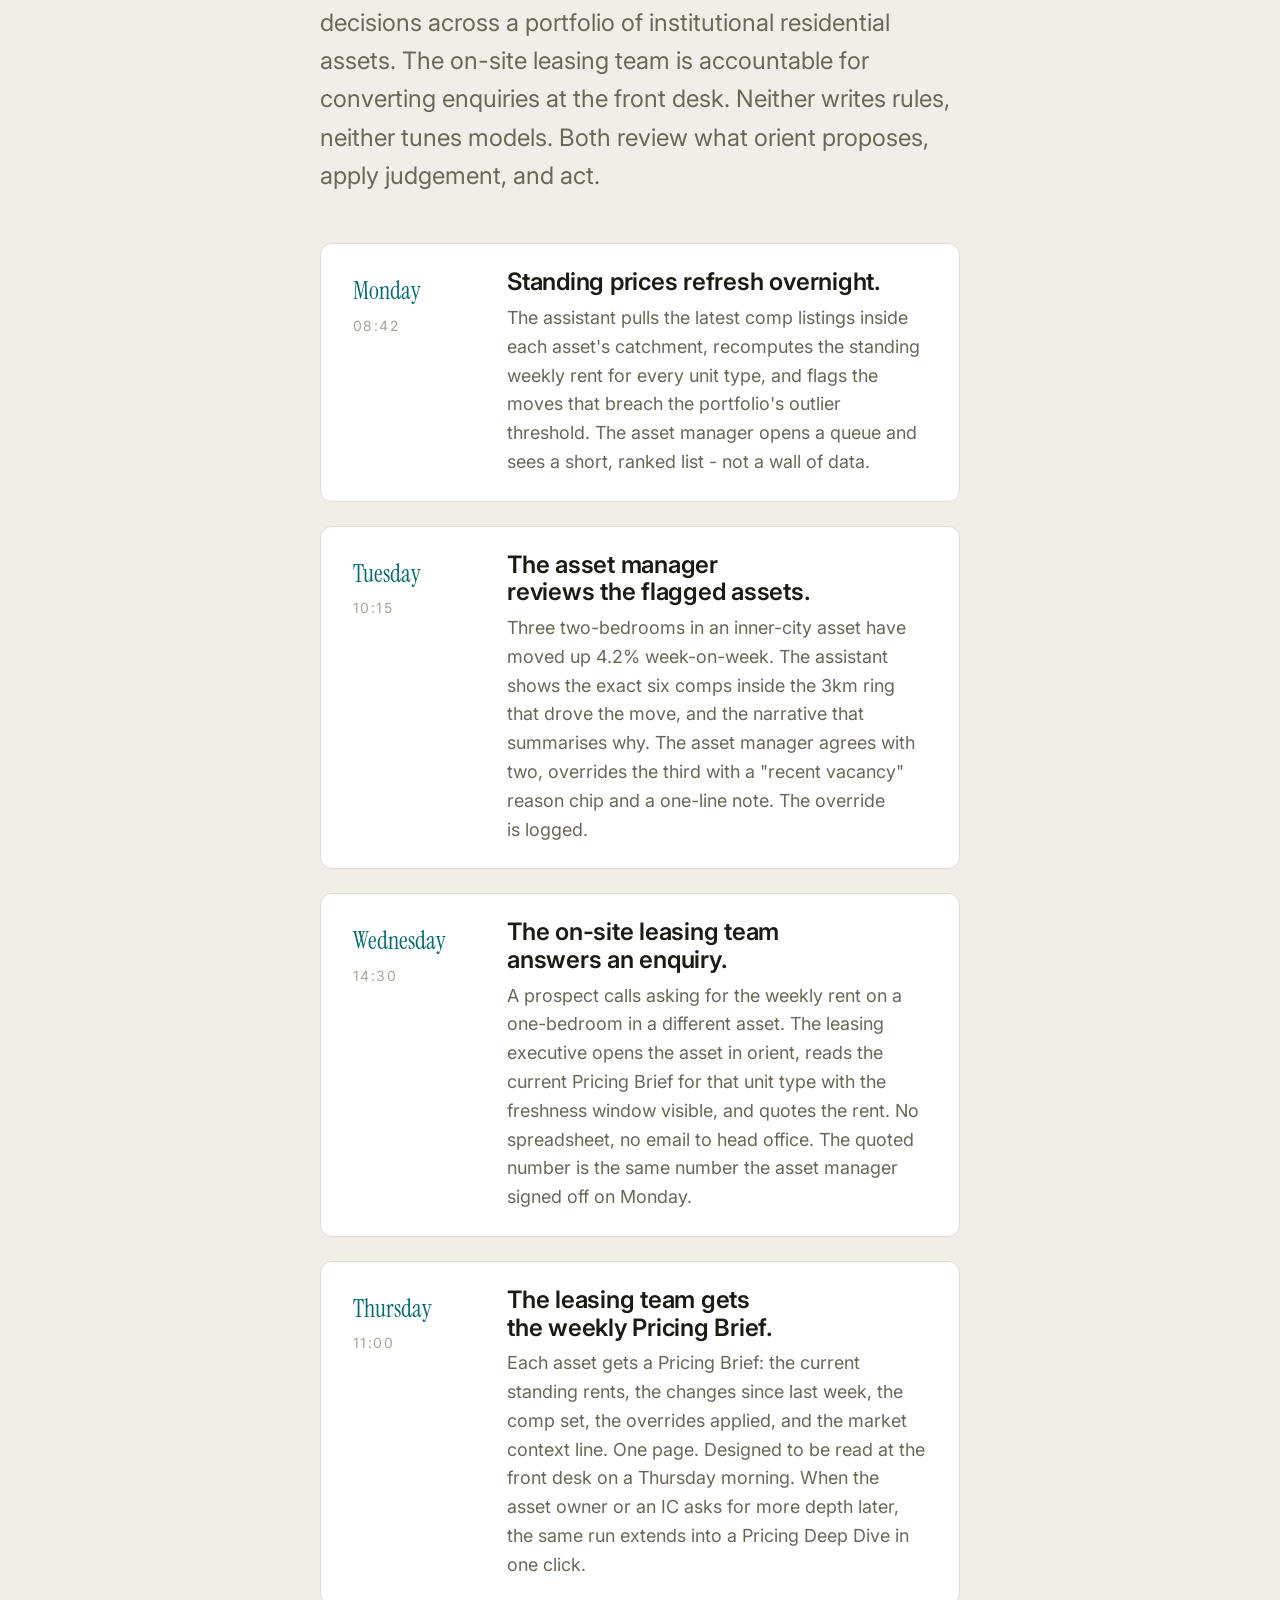
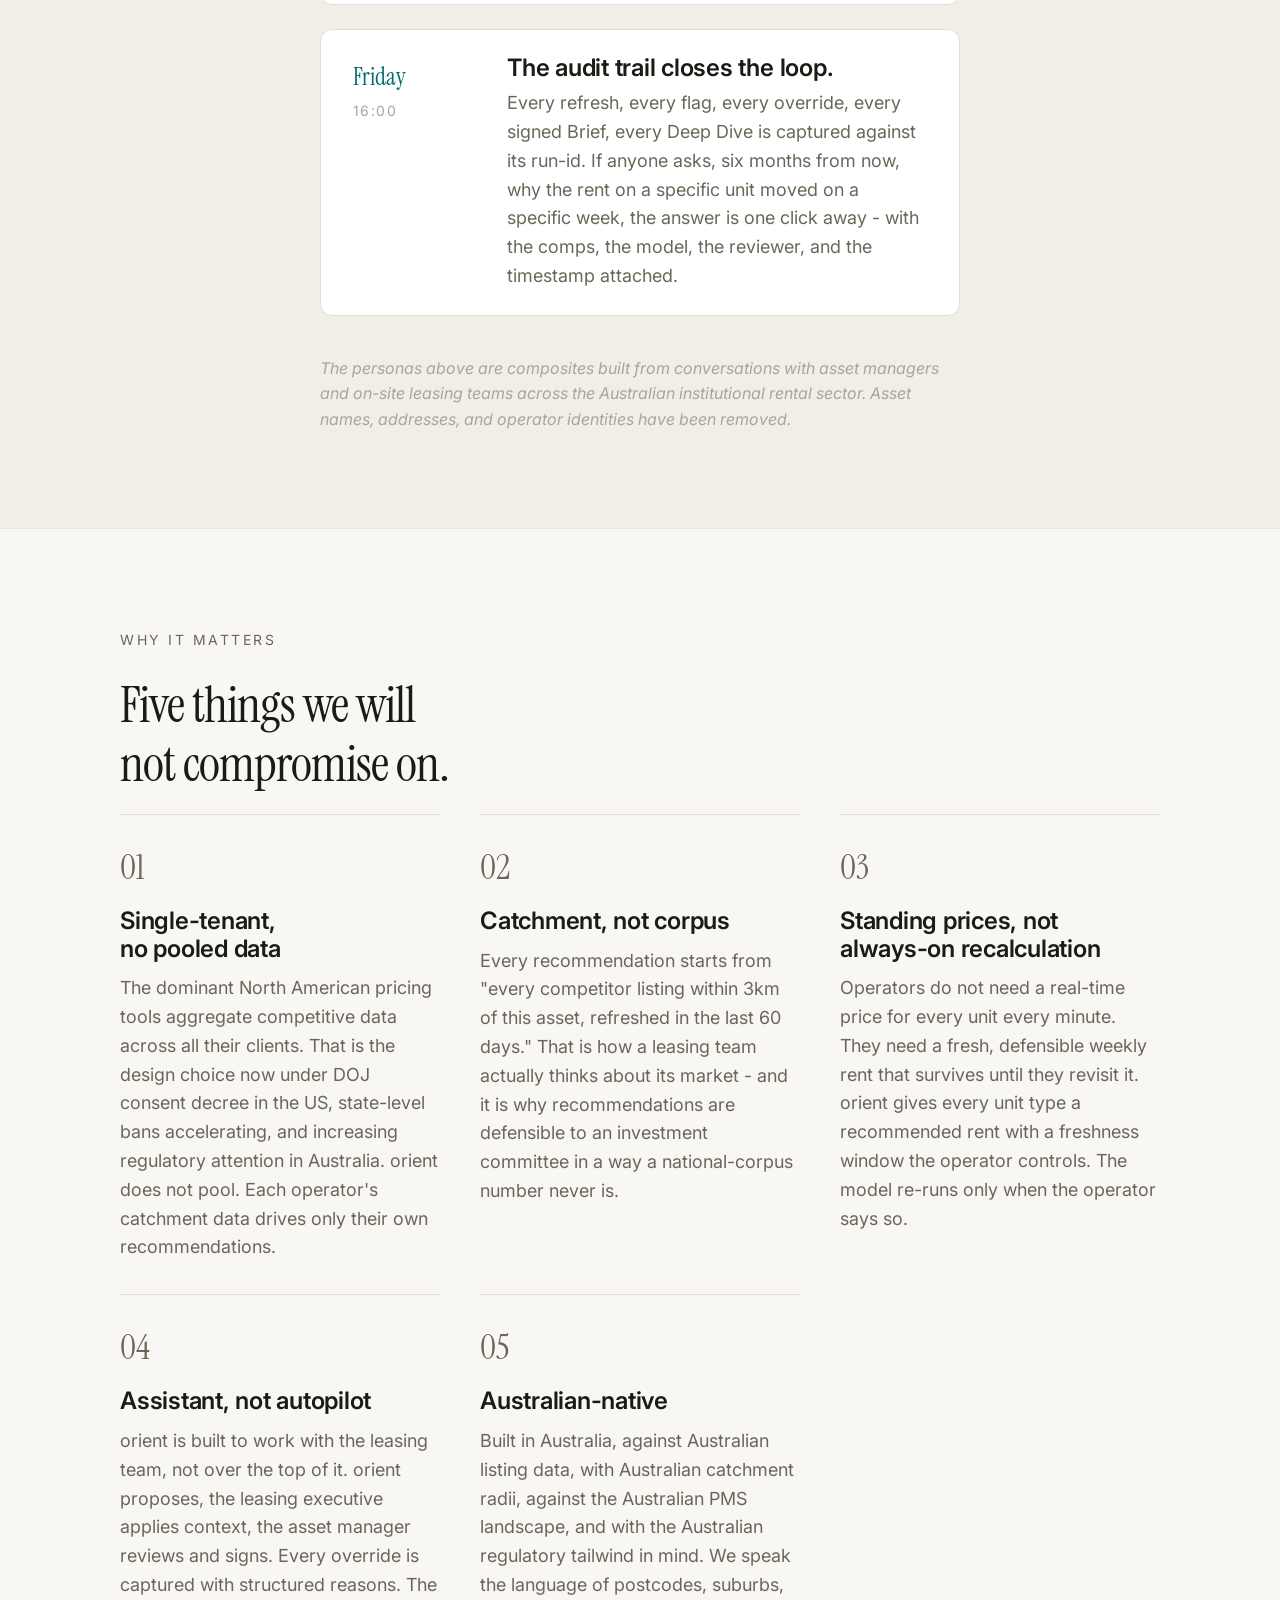
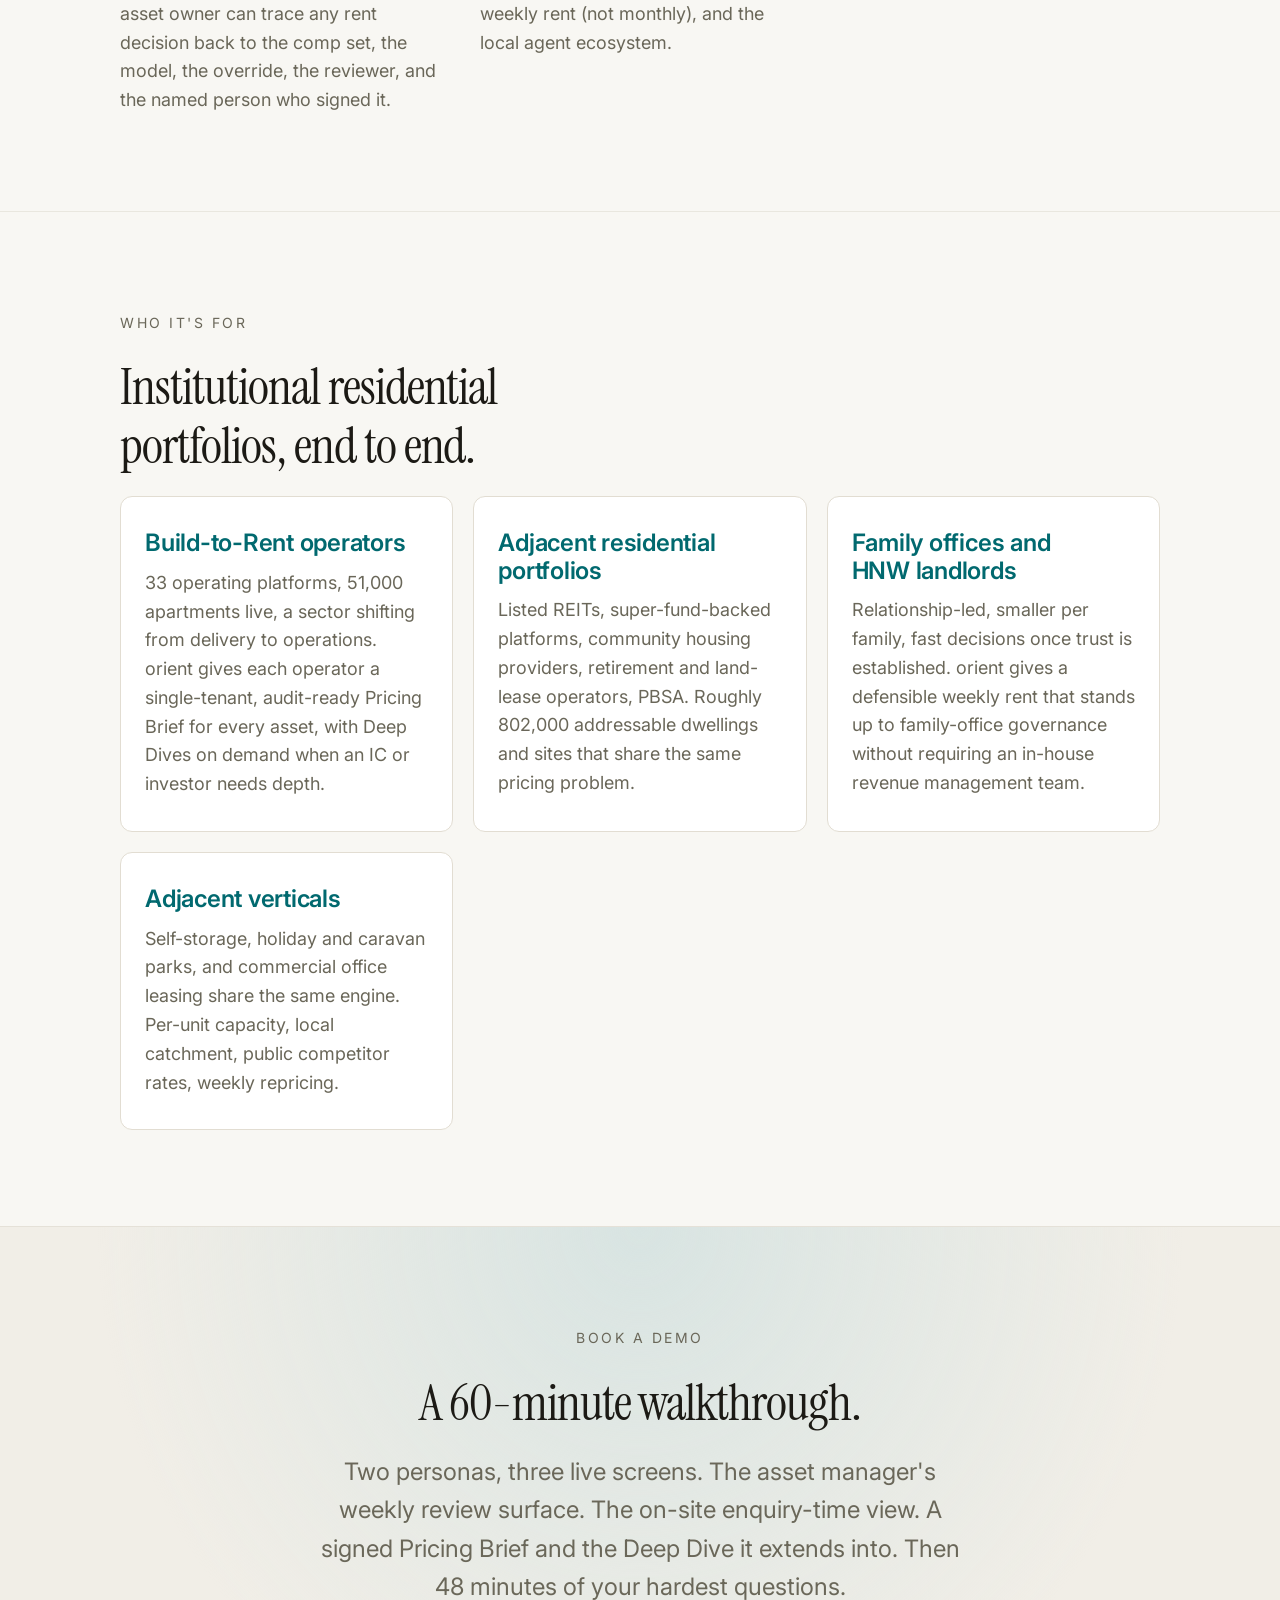
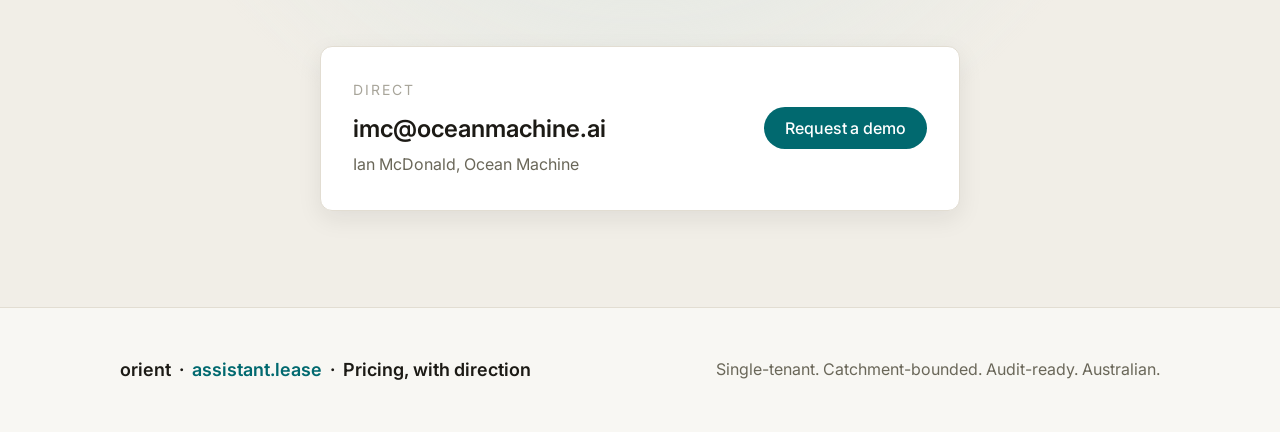
==== commit e4d66c4a: "marketing: lighten leasing-team copy - drop IC/regulator framing in How-it-works lede and Thursday B" ====
--- a/index.html
+++ b/index.html
@@ -129,11 +129,10 @@
       <section id="how" class="section section-how">
         <div class="container">
           <p class="eyebrow">How it works</p>
-          <h2 class="section-title">An assistant, not an autopilot.</h2>
+          <h2 class="section-title">An input for the leasing team.</h2>
           <p class="section-lede">
-            orient proposes. The leasing team applies context. The asset manager reviews and signs.
-            Every Brief and every Deep Dive is captured, traceable, and built to be read by an
-            investment committee or a regulator.
+            orient proposes a number. The leasing team decides. Every Brief is a starting point
+            for the weekly call - the comps, the medians, and a market context line, in one page.
           </p>
 
           <ol class="steps" role="list">
@@ -252,13 +251,12 @@
                 <span class="t-day">Thursday</span>
                 <span class="t-time">11:00</span>
               </div>
-              <h3>The asset manager signs the weekly Pricing Brief.</h3>
+              <h3>The leasing team gets the weekly Pricing Brief.</h3>
               <p>
                 Each asset gets a Pricing Brief: the current standing rents, the changes since
-                last week, the comp set, the overrides applied, and the market context line. The
-                asset manager adds a name to the footer. The Brief is ready to send to the asset
-                owner, the investment committee, or a regulator - because it is built to be read
-                by all three. When the IC asks for more depth, the same run extends into a
+                last week, the comp set, the overrides applied, and the market context line.
+                One page. Designed to be read at the front desk on a Thursday morning. When the
+                asset owner or an IC asks for more depth later, the same run extends into a
                 Pricing Deep Dive in one click.
               </p>
             </article>
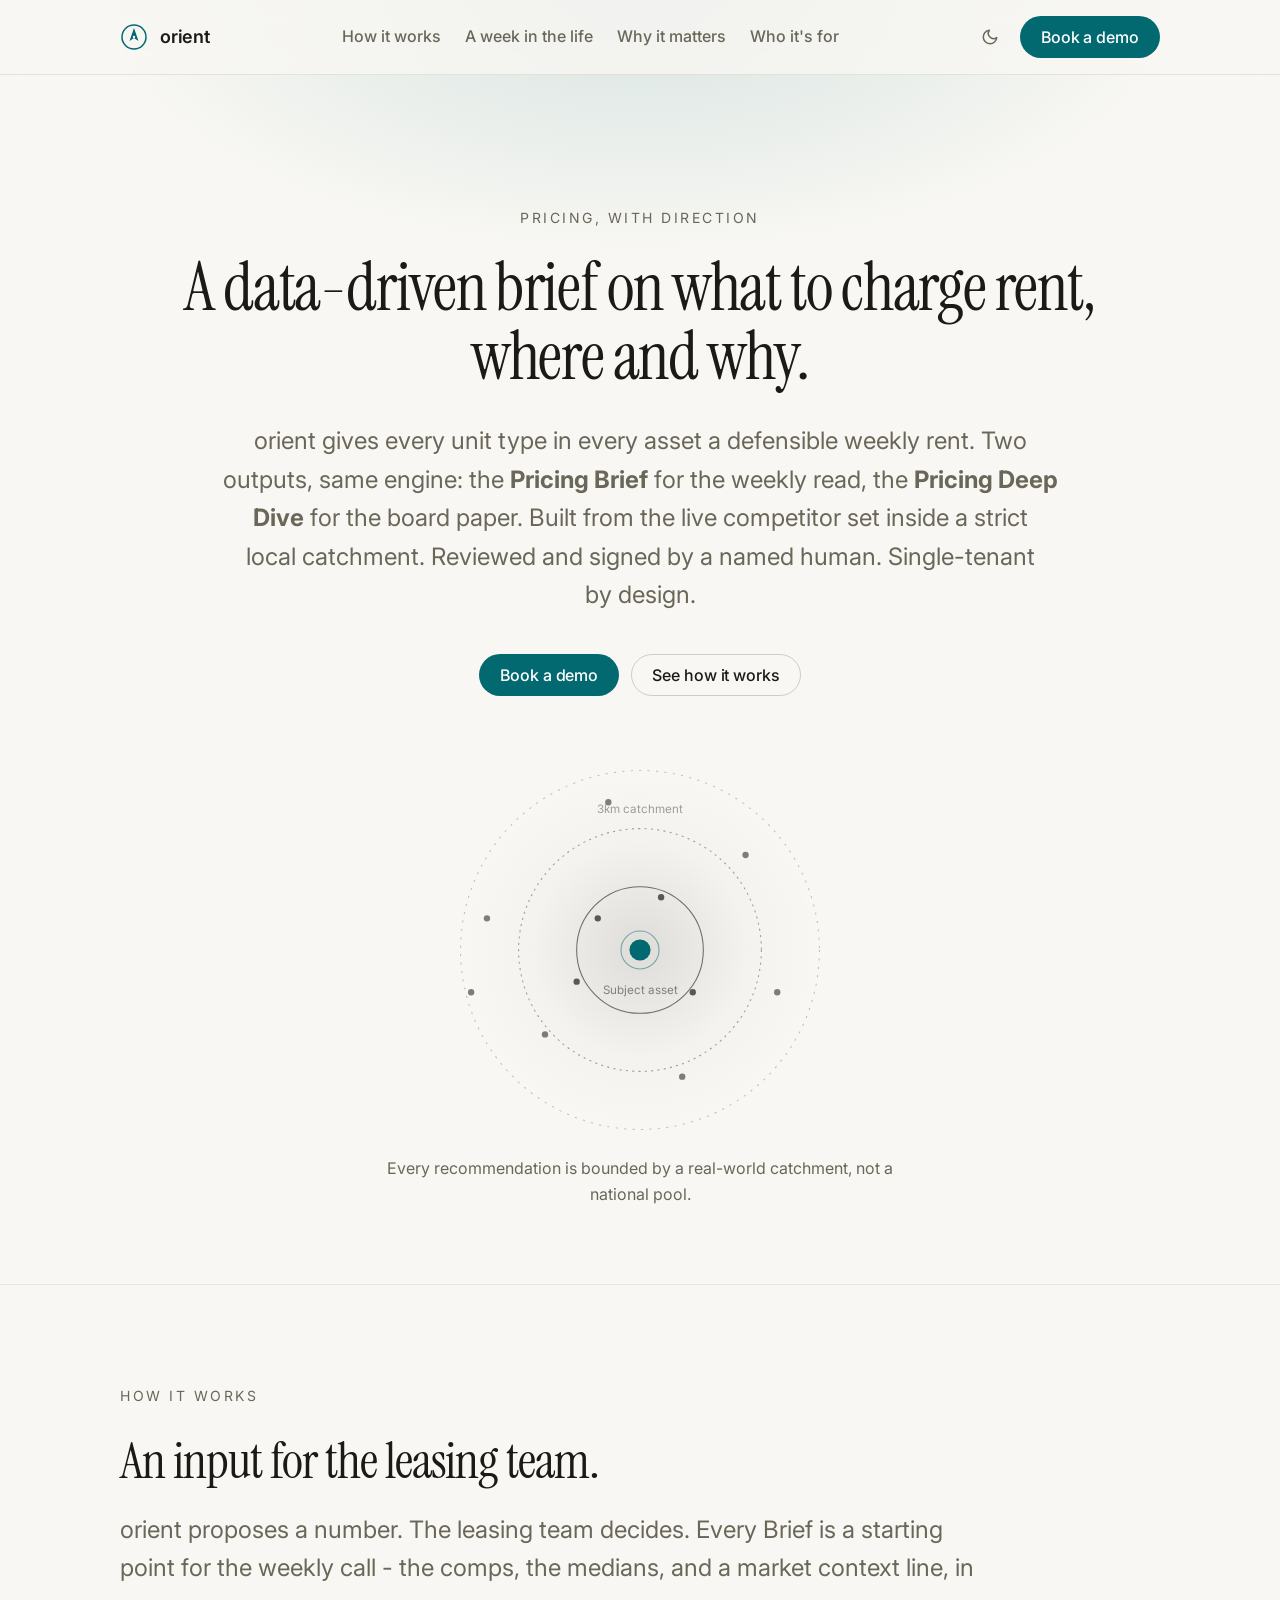
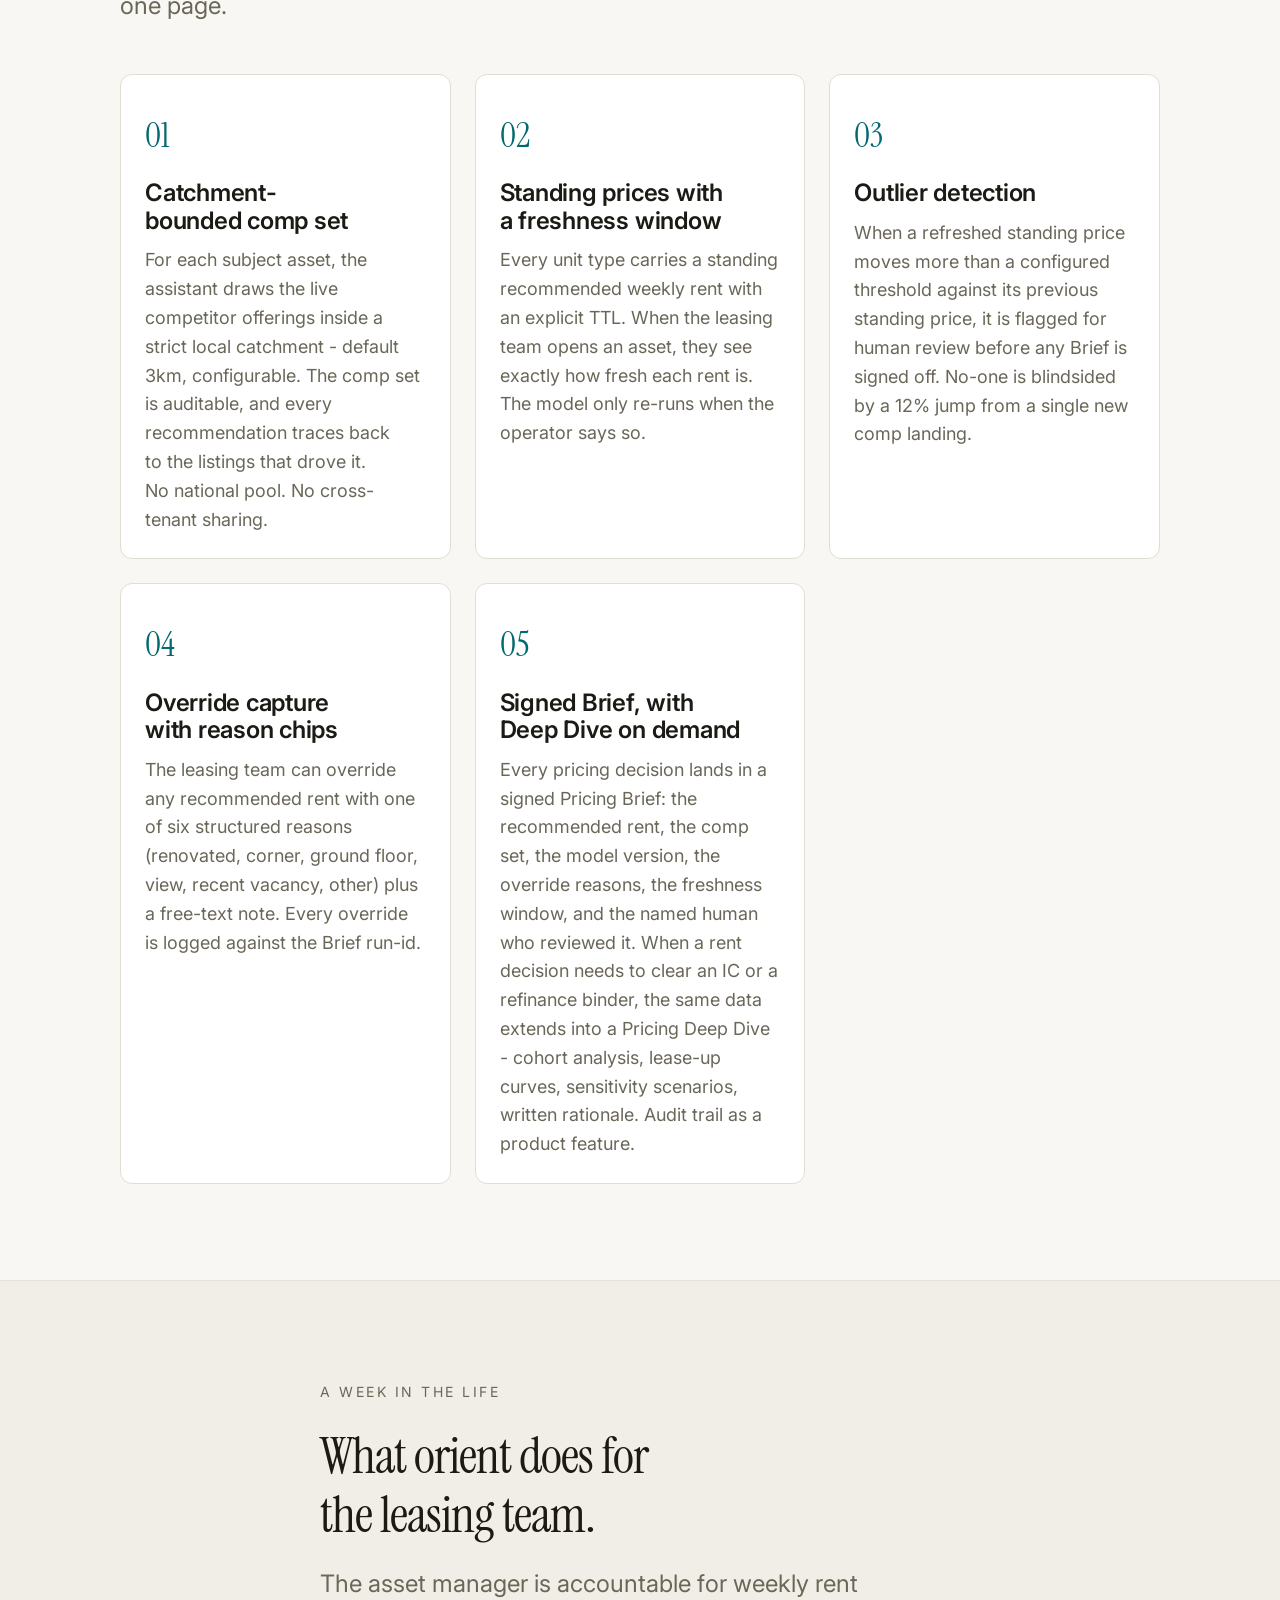
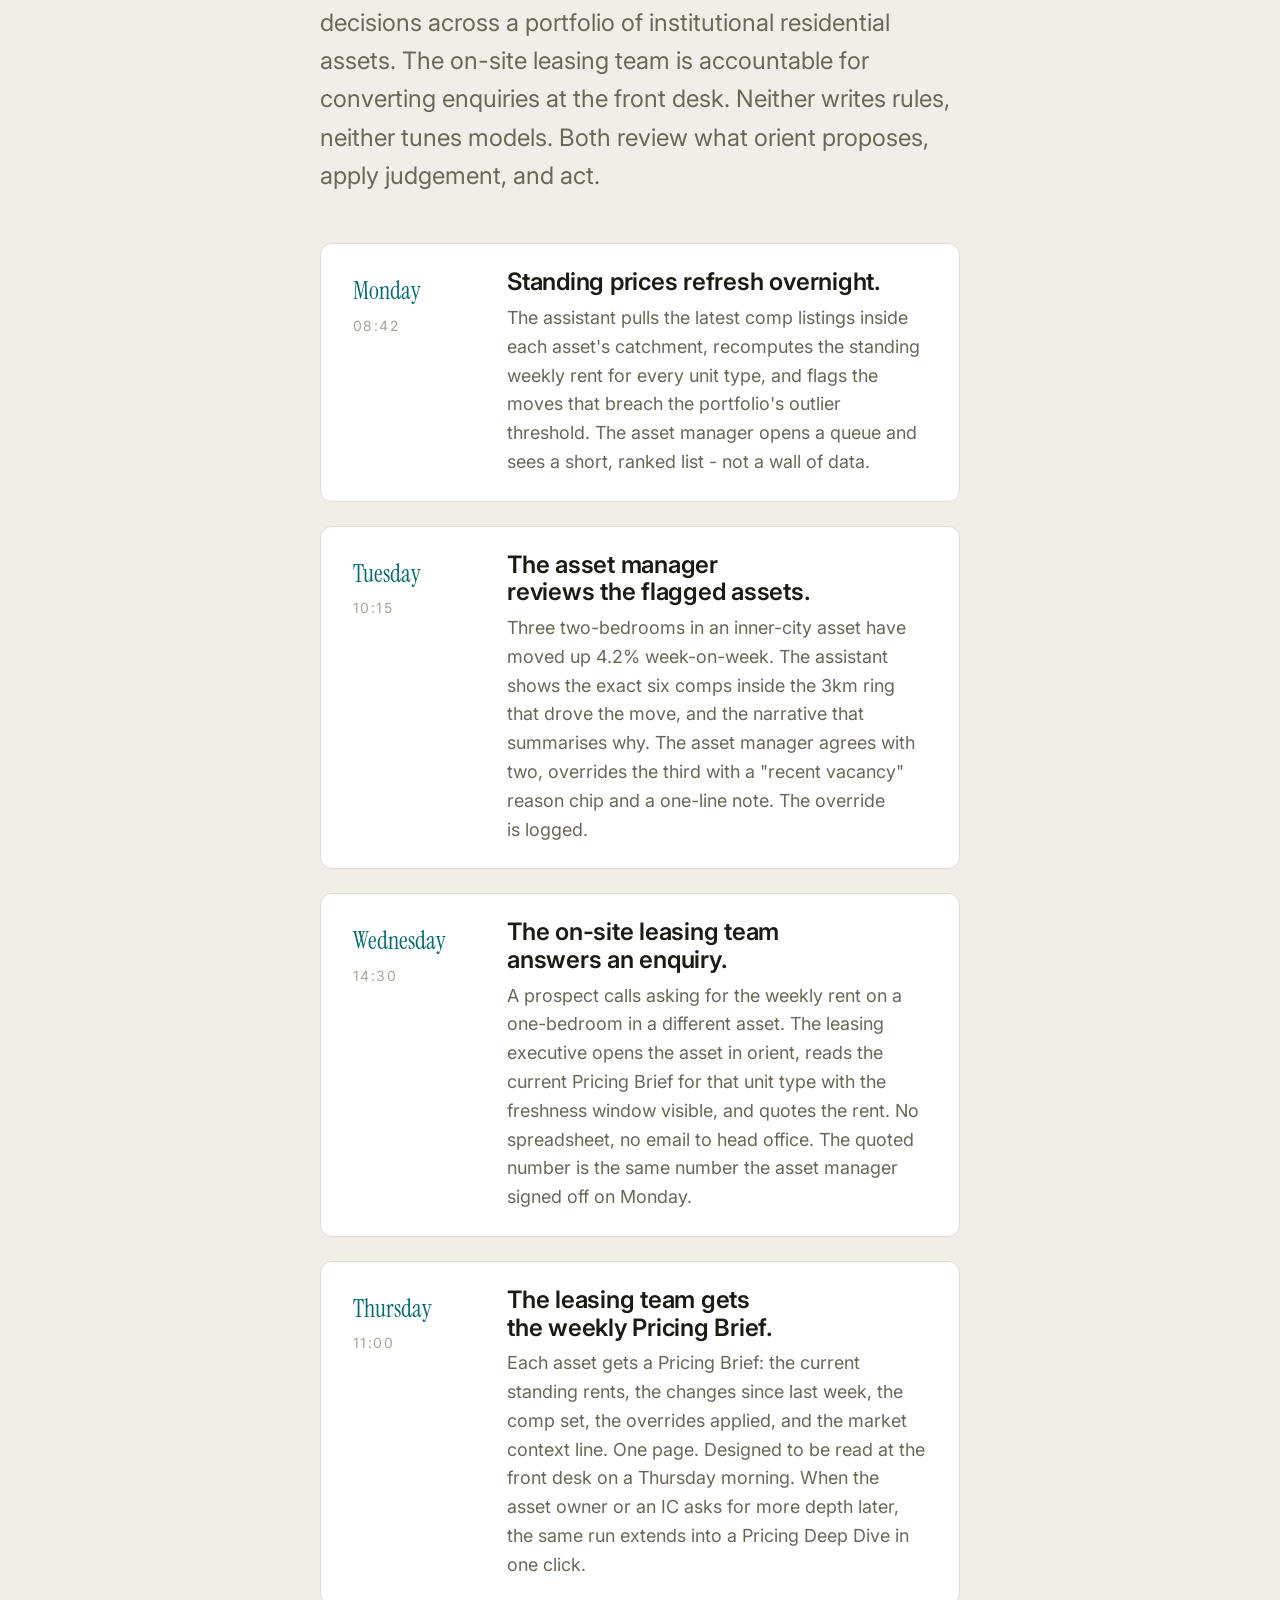
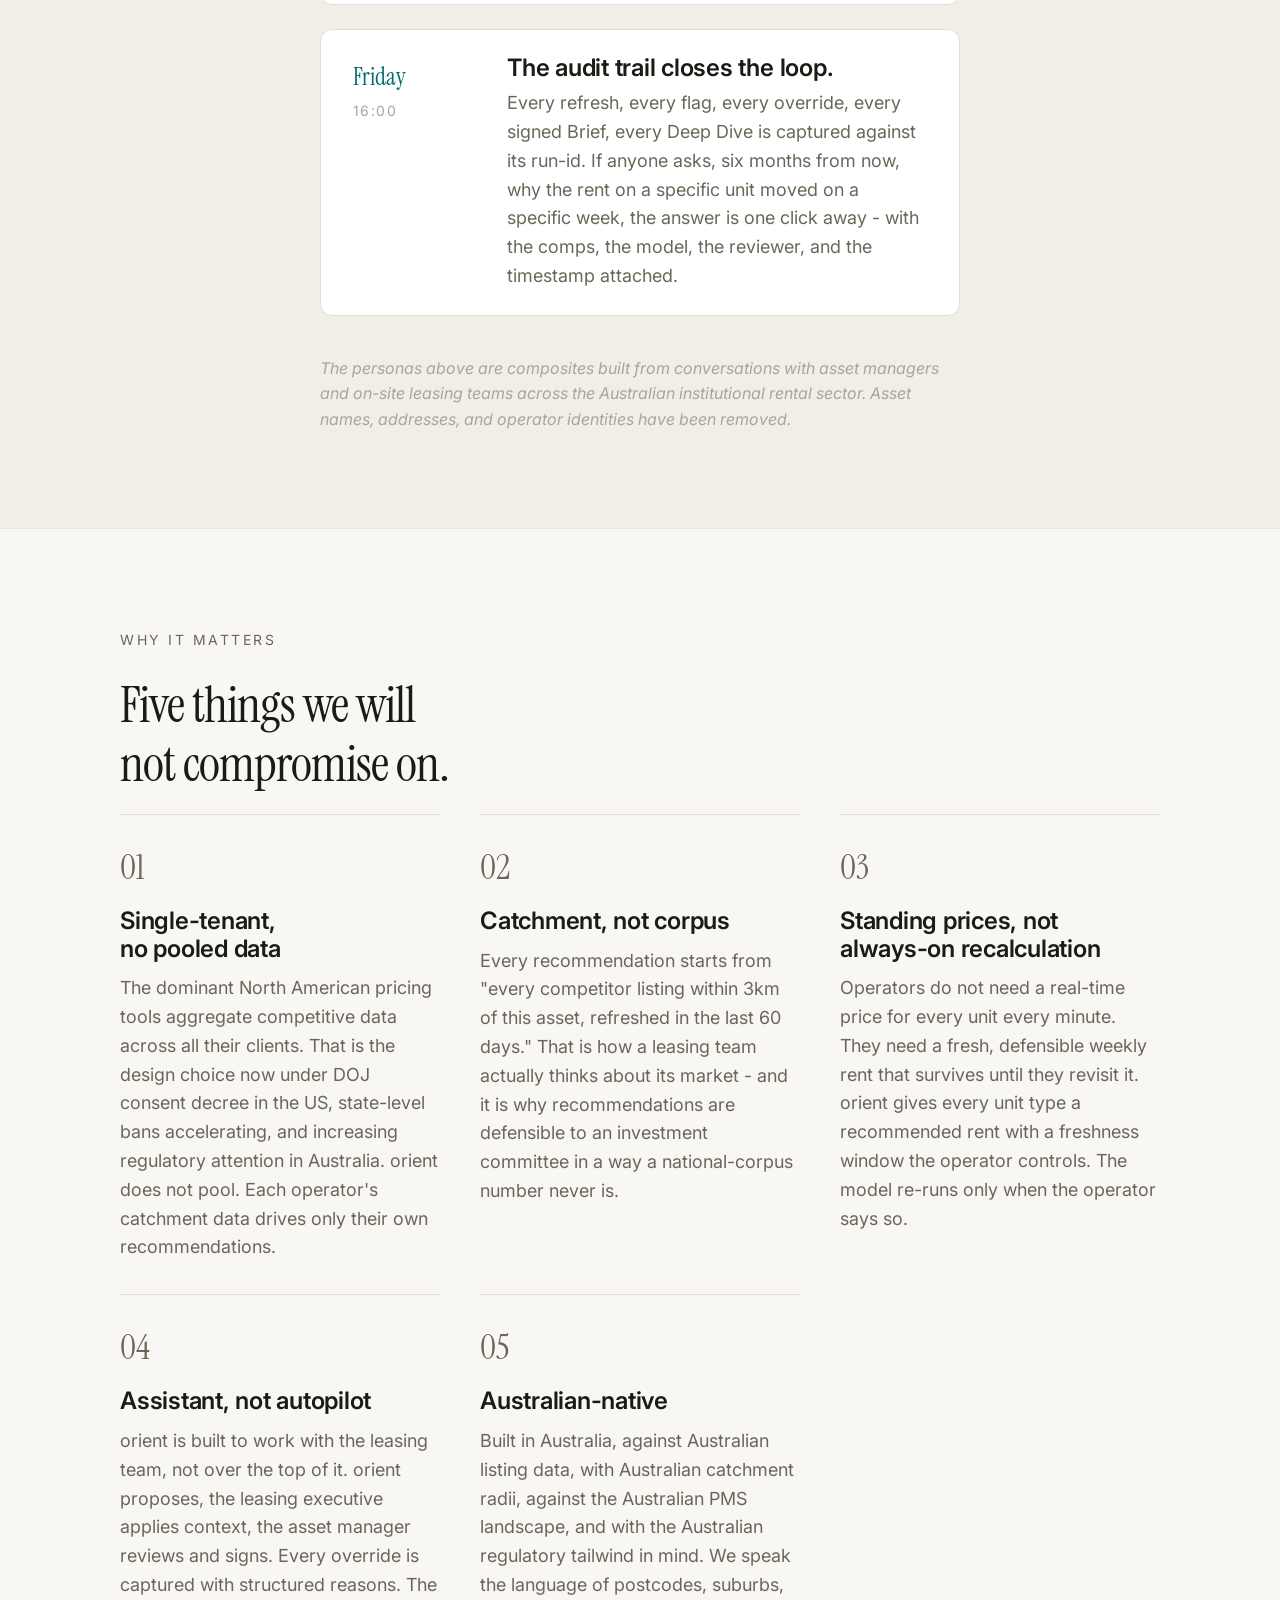
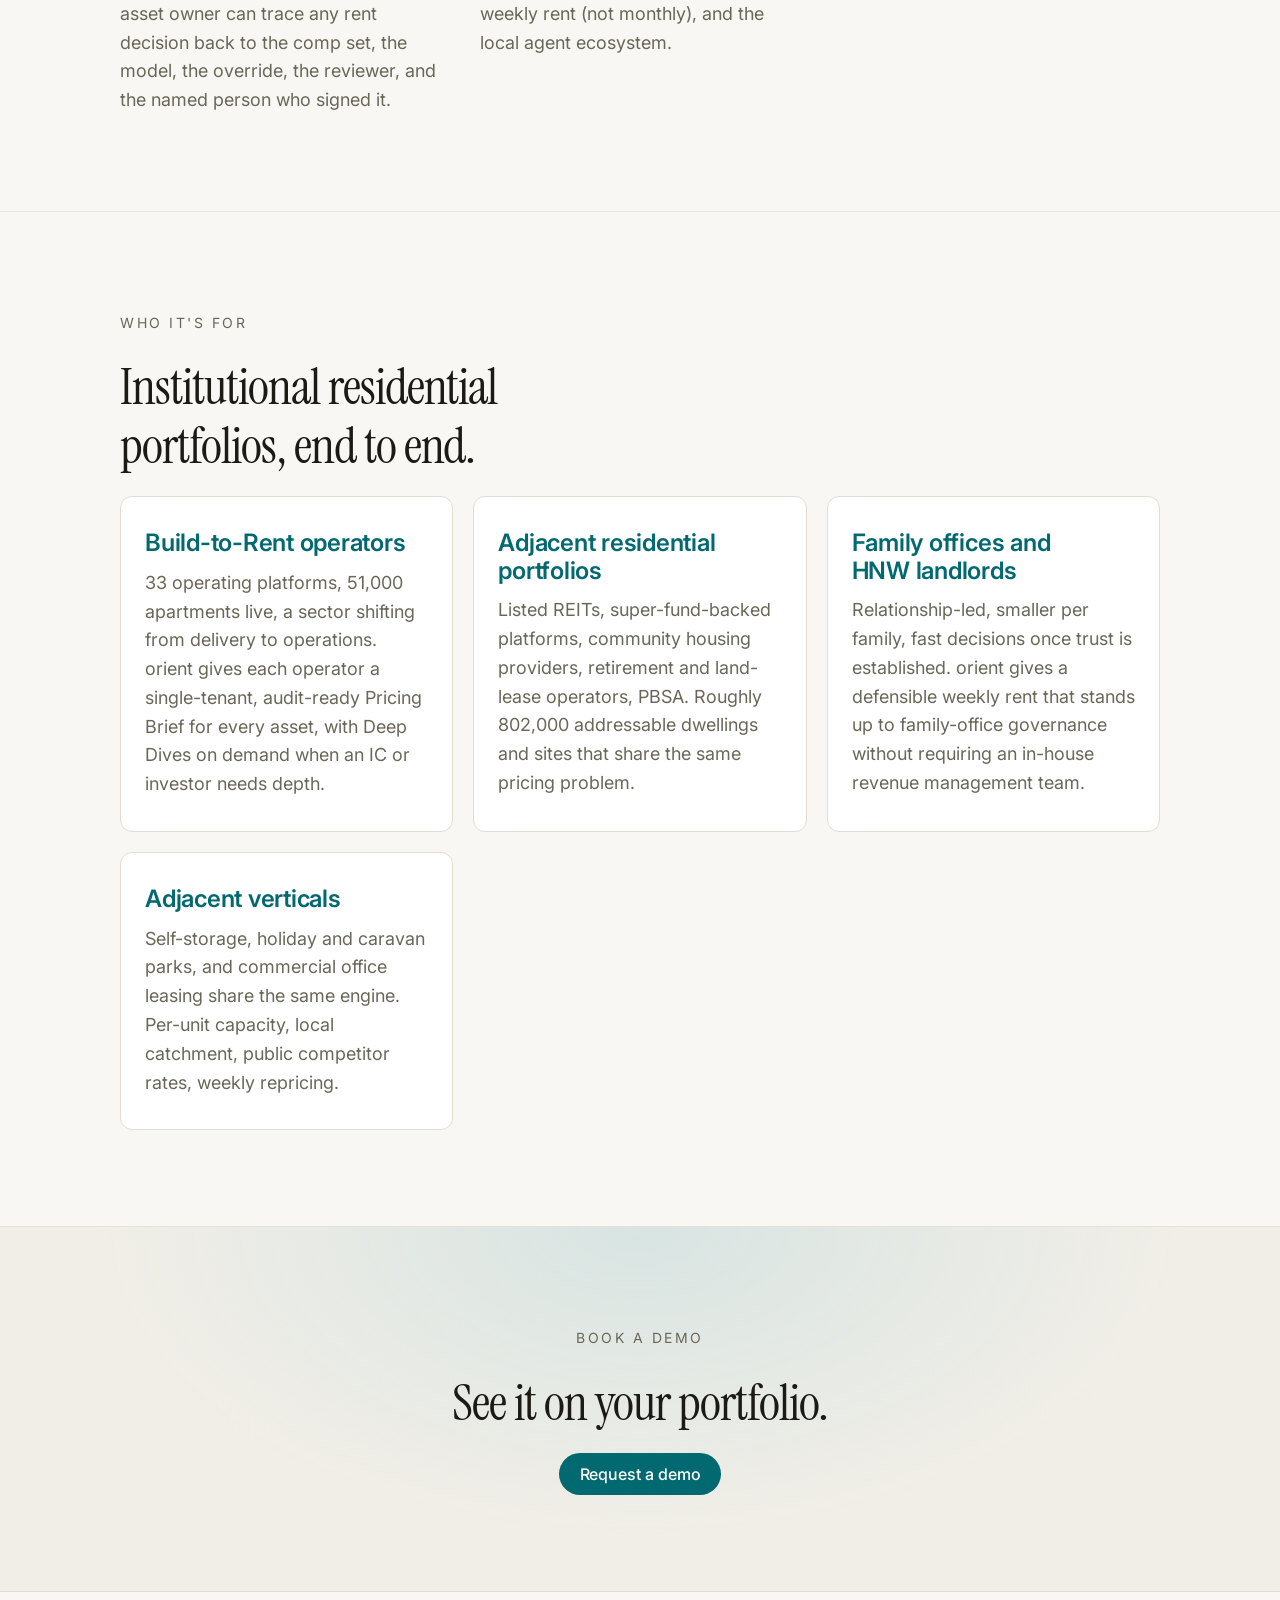
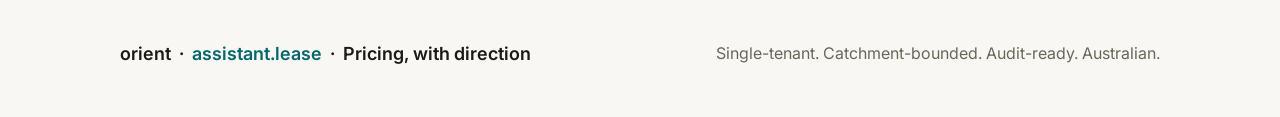
==== commit 71ef6e04: "marketing: collapse Contact to single CTA -> hello@withorient.com (remove name/email/Ocean Machine p" ====
--- a/index.html
+++ b/index.html
@@ -394,21 +394,9 @@
       <section id="contact" class="section section-contact">
         <div class="container narrow">
           <p class="eyebrow">Book a demo</p>
-          <h2 class="section-title">A 60-minute walkthrough.</h2>
-          <p class="section-lede">
-            Two personas, three live screens. The asset manager's weekly review surface. The
-            on-site enquiry-time view. A signed Pricing Brief and the Deep Dive it extends into.
-            Then 48 minutes of your hardest questions.
-          </p>
-          <div class="contact-card">
-            <div>
-              <p class="contact-label">Direct</p>
-              <p class="contact-value">
-                <a href="mailto:imc@oceanmachine.ai">imc@oceanmachine.ai</a>
-              </p>
-              <p class="contact-name">Ian McDonald, Ocean Machine</p>
-            </div>
-            <a class="btn btn-primary" href="mailto:imc@oceanmachine.ai?subject=orient%20demo%20request">Request a demo</a>
+          <h2 class="section-title">See it on your portfolio.</h2>
+          <div class="contact-cta">
+            <a class="btn btn-primary" href="mailto:hello@withorient.com?subject=orient%20demo%20request">Request a demo</a>
           </div>
         </div>
       </section>
